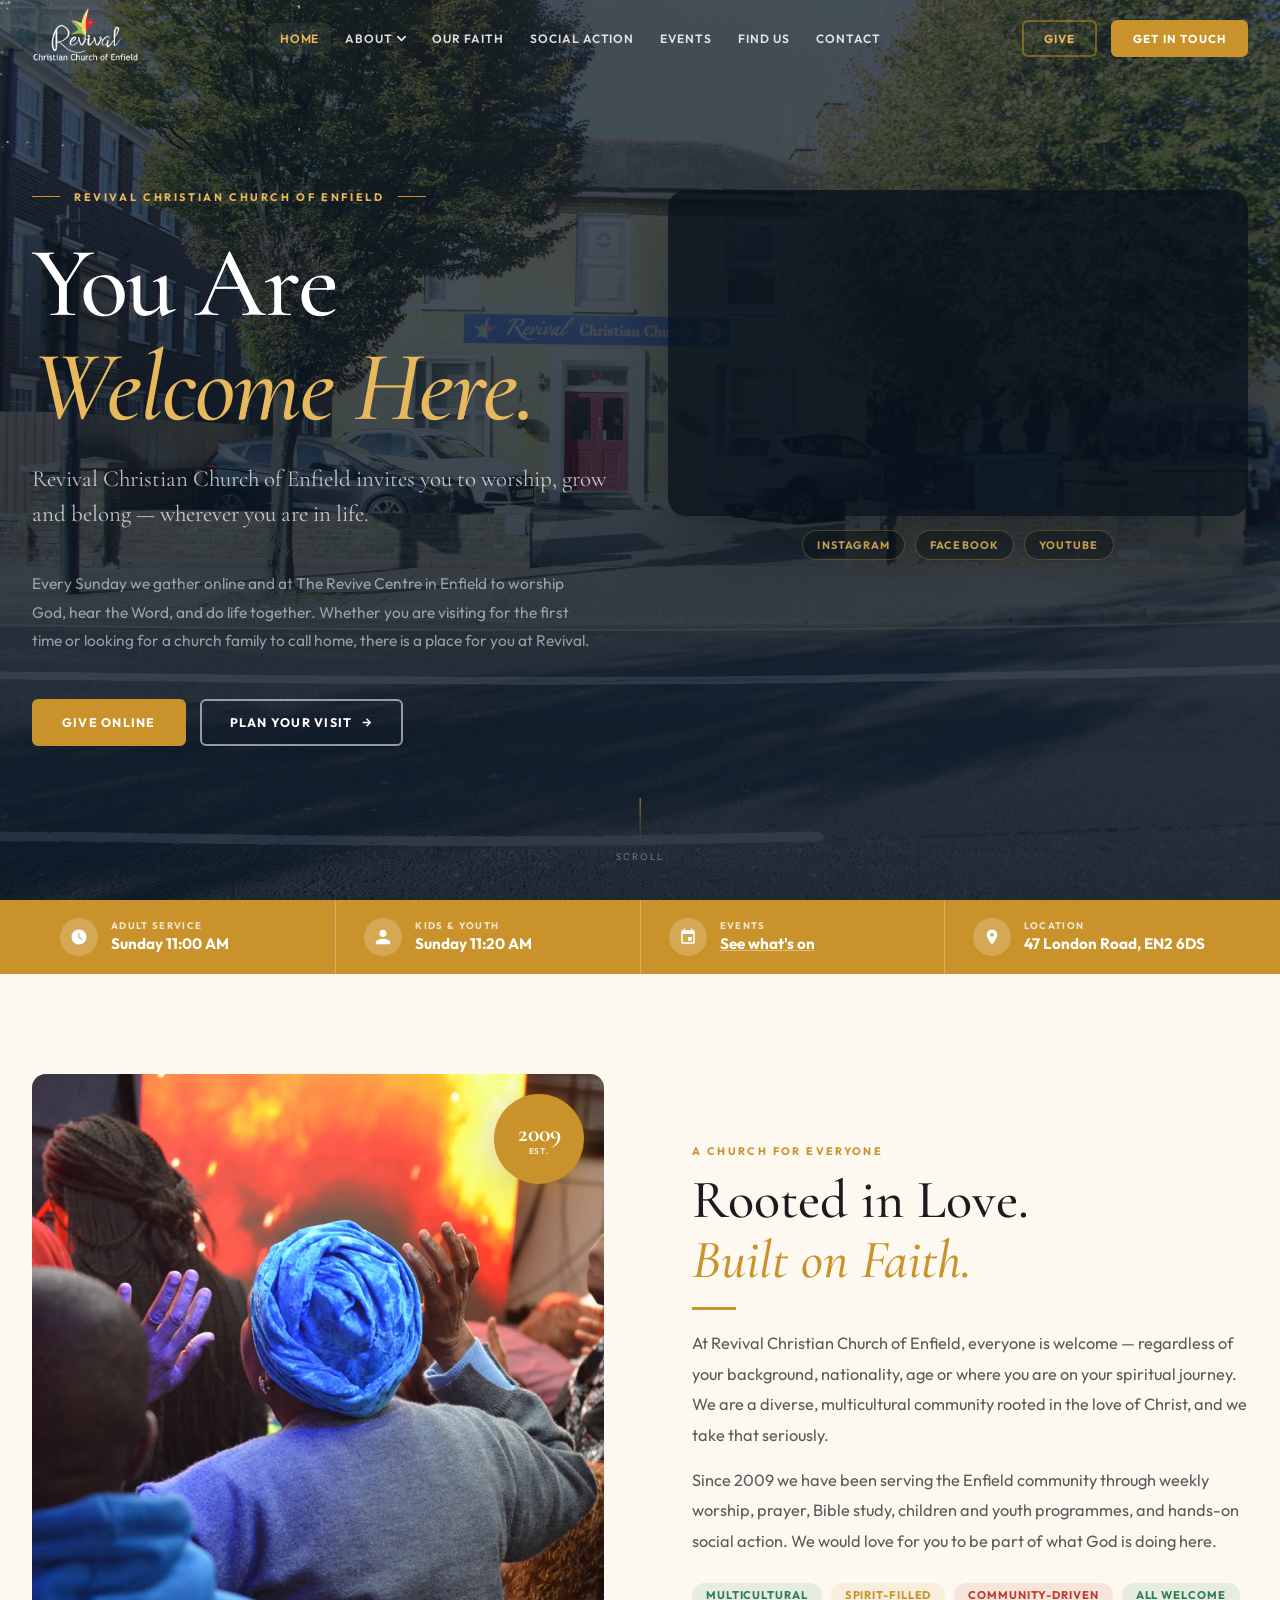
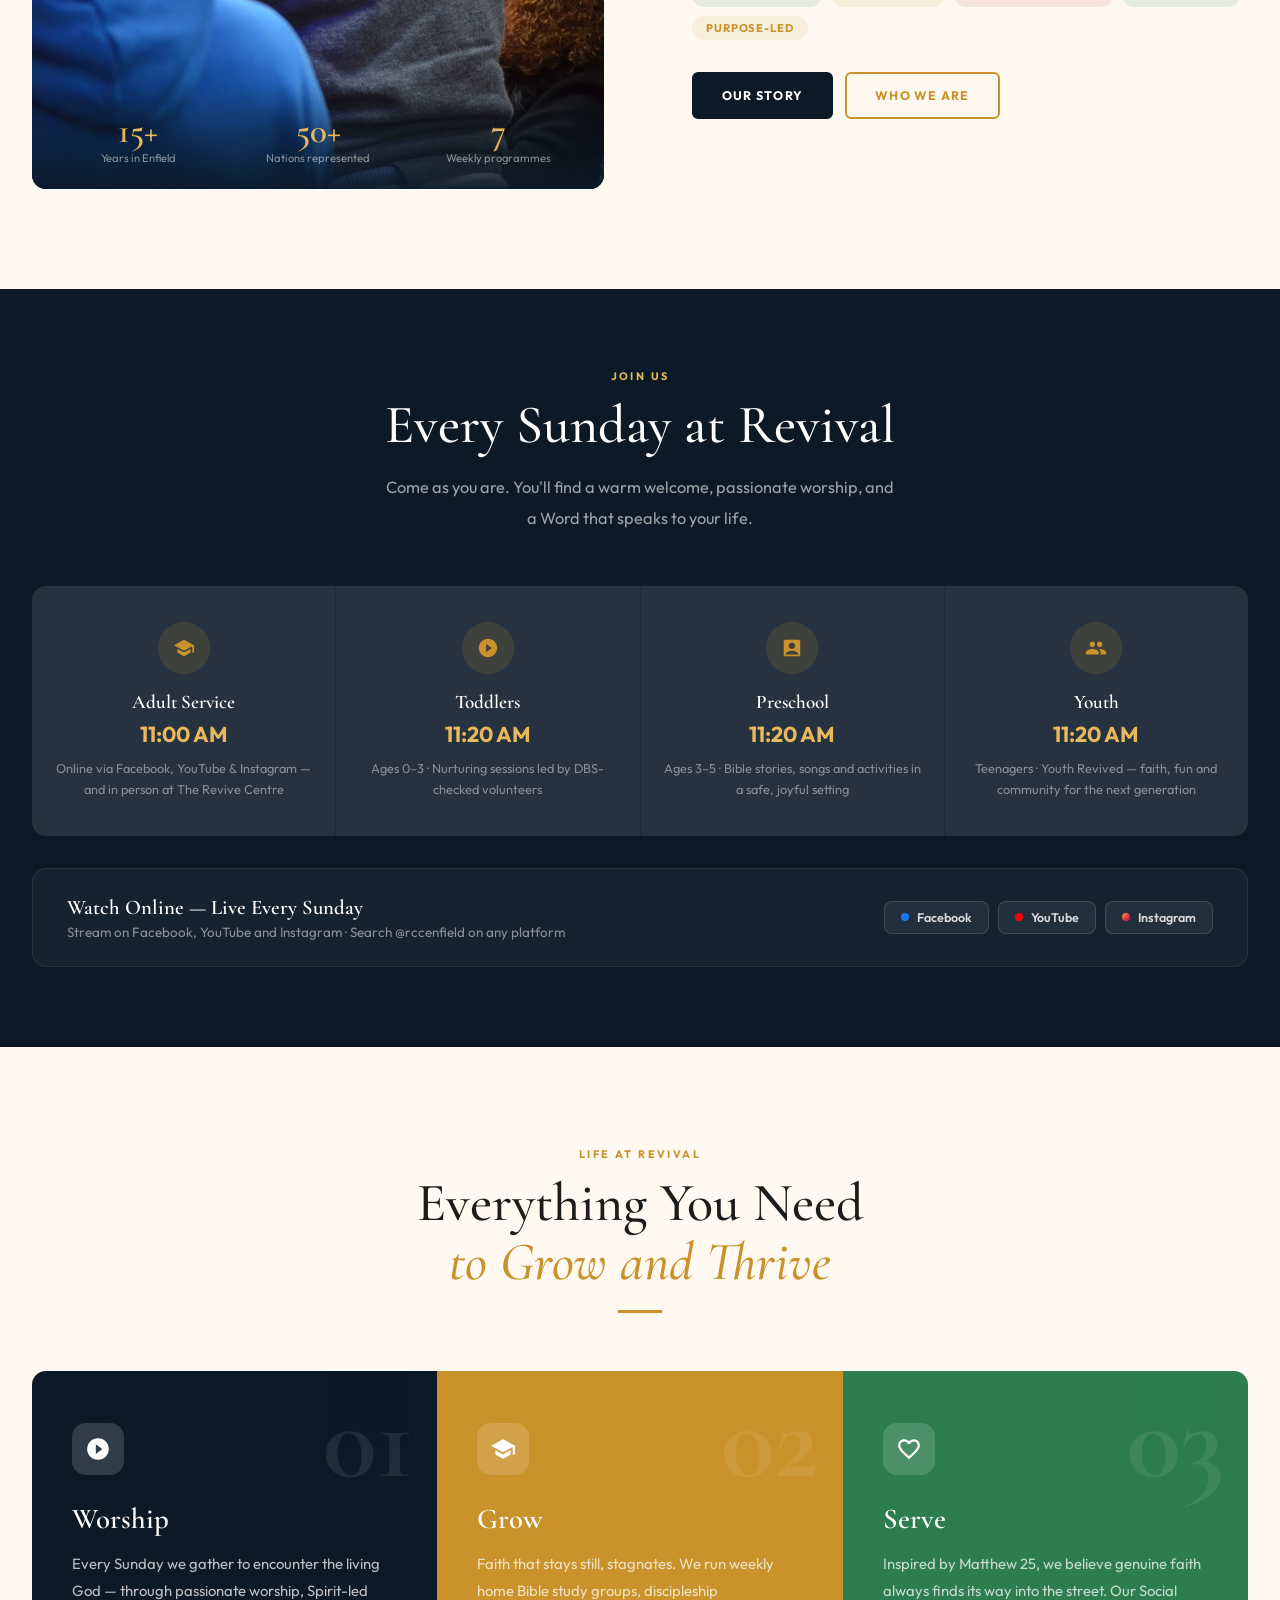
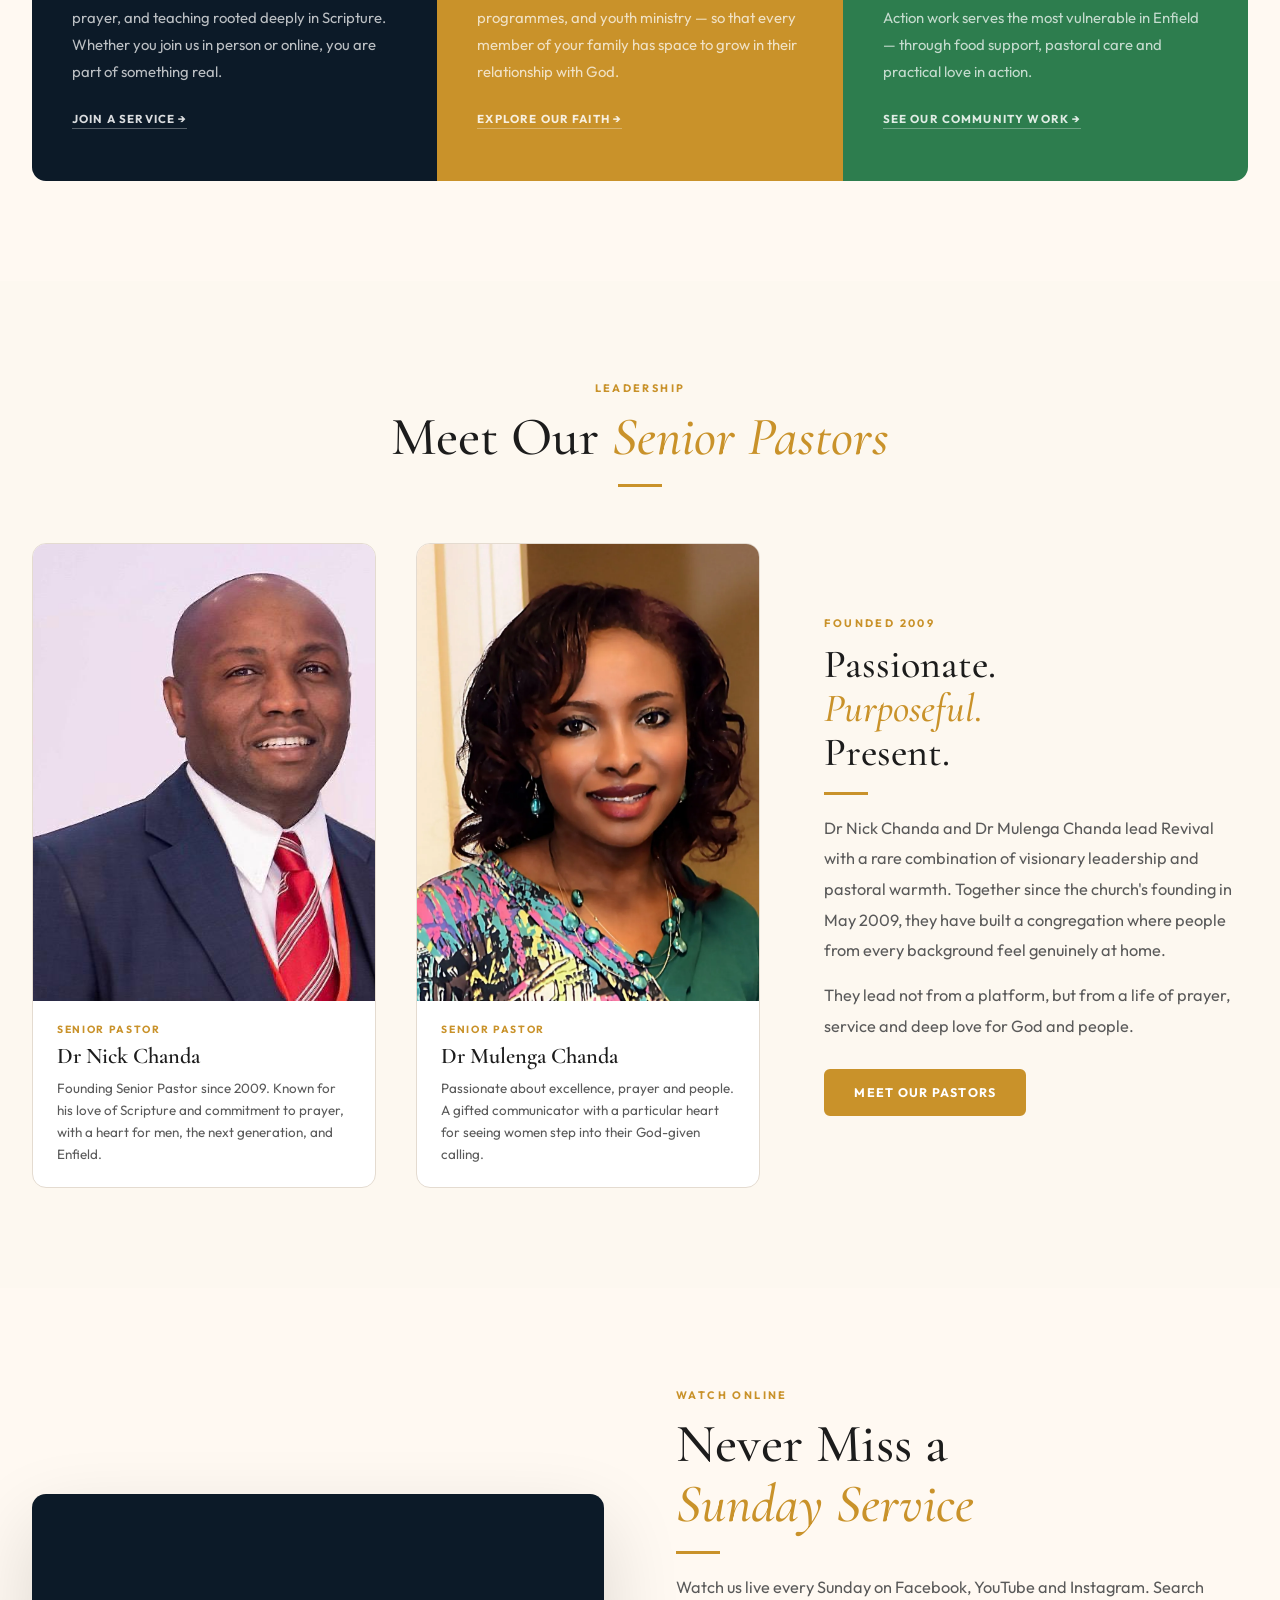
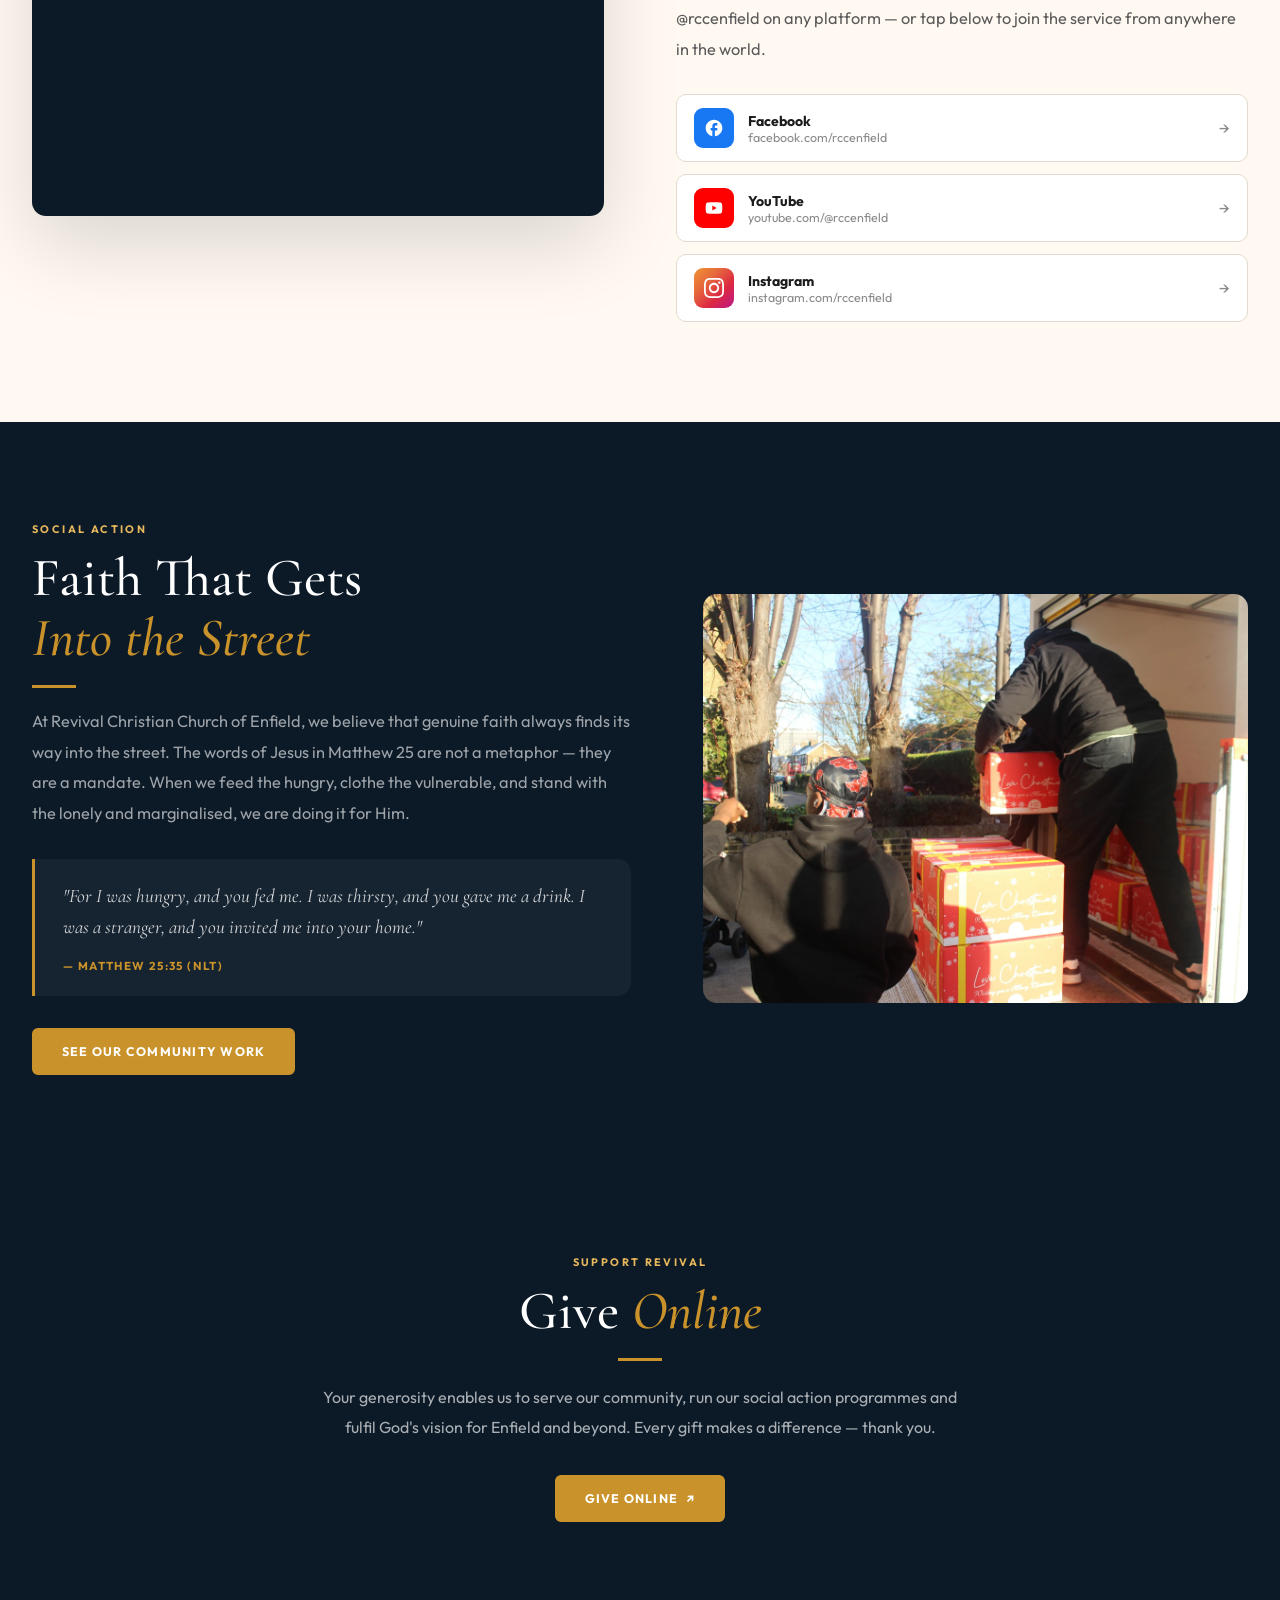
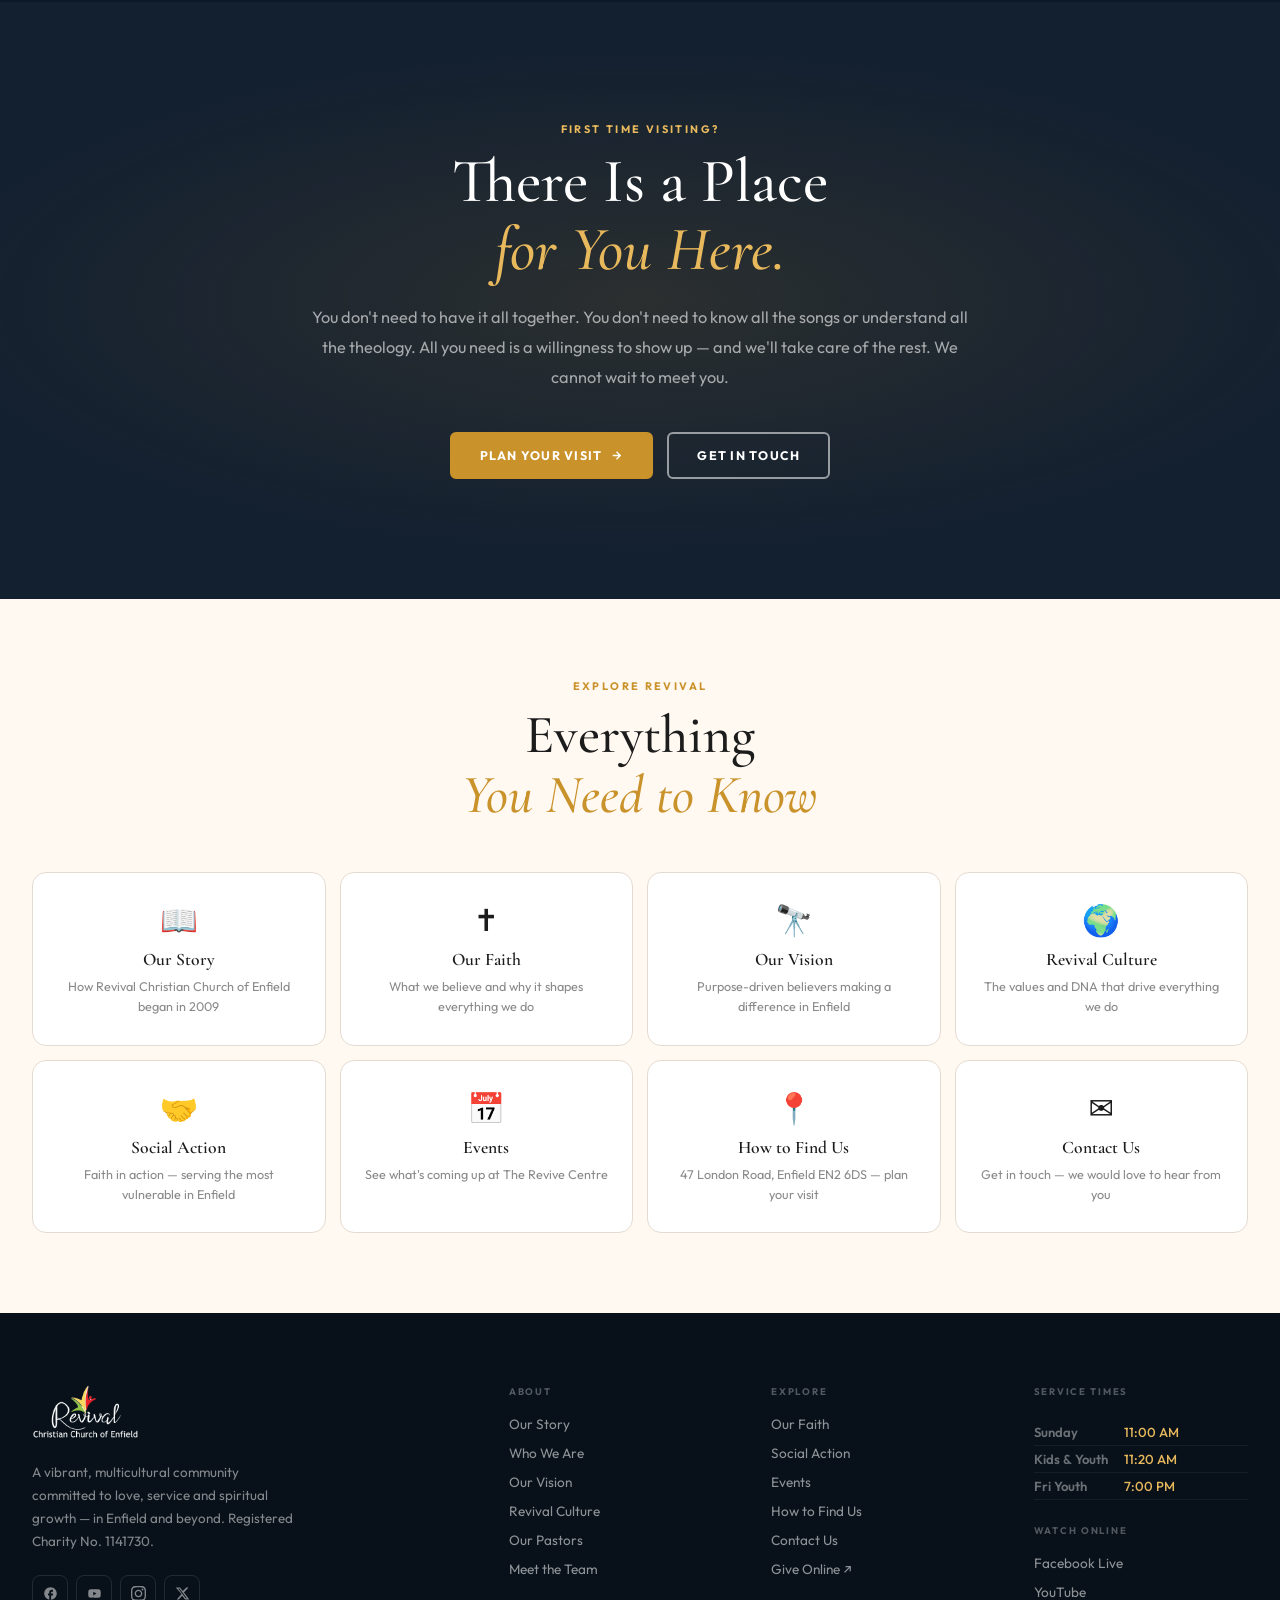
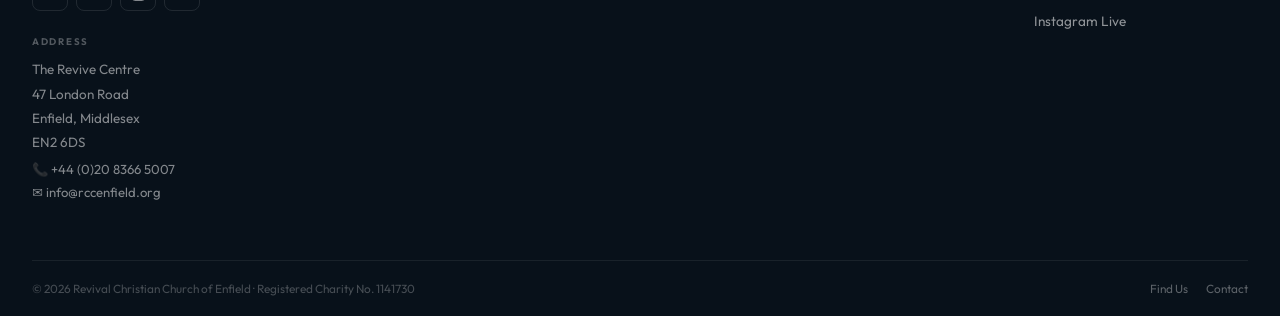
==== index.html @ 32d829d0 "edited homepage hero video to poll if live and if not show latest sunday service video" ====
<!DOCTYPE html>
<html lang="en">
<head>
  <meta charset="UTF-8">
  <meta name="viewport" content="width=device-width, initial-scale=1.0">
  <title>Revival Christian Church of Enfield | Sunday Services in Enfield, North London | RCCE</title>
  <meta name="description" content="Welcome to Revival Christian Church of Enfield — a vibrant, multicultural community committed to love, service and spiritual growth. Join our Sunday services online or in person at The Revive Centre, 47 London Road, Enfield EN2 6DS.">
  <meta property="og:title" content="Revival Christian Church of Enfield | Sunday Services | RCCE">
  <meta property="og:description" content="A vibrant, multicultural community committed to love, service and spiritual growth. Join us every Sunday in Enfield or online.">
  <meta property="og:type" content="website">
  <meta property="og:url" content="https://rccenfield.org/">
  <meta name="robots" content="index, follow">
  <link rel="canonical" href="https://rccenfield.org/">
  <script type="application/ld+json">{"@context":"https://schema.org","@type":"Church","name":"Revival Christian Church of Enfield","alternateName":["RCCE","Revive Centre"],"url":"https://rccenfield.org","telephone":"+442083665007","email":"info@rccenfield.org","address":{"@type":"PostalAddress","streetAddress":"47 London Road","addressLocality":"Enfield","addressRegion":"Middlesex","postalCode":"EN2 6DS","addressCountry":"GB"},"openingHours":["Su 11:00-12:30","Fr 18:00-19:00"],"sameAs":["https://facebook.com/rccenfield","https://youtube.com/@rccenfield","https://instagram.com/rccenfield"],"foundingDate":"2009-05-17"}</script>
  <link rel="preconnect" href="https://fonts.googleapis.com">
  <link rel="preconnect" href="https://fonts.gstatic.com" crossorigin>
  <link href="https://fonts.googleapis.com/css2?family=Cormorant+Garamond:ital,wght@0,400;0,500;0,600;0,700;1,400;1,600&family=Outfit:wght@300;400;500;600;700&display=swap" rel="stylesheet">
  <link rel="stylesheet" href="css/global.css">
  <link rel="stylesheet" href="css/home.css">
</head>
<body>

<!-- ════════════ NAV ════════════ -->
<nav class="nav" id="nav" role="navigation" aria-label="Main navigation">
  <div class="nav-in">
    <a href="index.html" class="nav-logo" aria-label="Revival Christian Church of Enfield – Home">
      <!--
        LOGO: black background merges with the dark nav perfectly.
        To use a transparent PNG in future, swap src to your transparent version.
      -->
      <img src="assets/img/logo.png" alt="Revival Christian Church of Enfield" class="logo-img">
    </a>

    <ul class="nav-links" role="list">
      <li class="ni"><a href="index.html" class="nl active">Home</a></li>
      <li class="ni">
        <button class="nl" aria-haspopup="true" aria-expanded="false">
          About <svg class="chev" viewBox="0 0 10 6"><path d="M1 1l4 4 4-4" stroke-linecap="round" stroke-linejoin="round"/></svg>
        </button>
        <div class="drop" role="menu">
          <a href="background/" role="menuitem">Our Story</a>
          <a href="who_we_are/" role="menuitem">Who We Are</a>
          <a href="our_vision/" role="menuitem">Our Vision</a>
          <a href="culture/" role="menuitem">Revival Culture</a>
          <div class="dd"></div>
          <a href="our_pastors/" role="menuitem">Our Pastors</a>
          <a href="our_workforce/" role="menuitem">Meet the Team</a>
        </div>
      </li>
      <li class="ni"><a href="our_faith/" class="nl">Our Faith</a></li>
      <li class="ni"><a href="social_action/" class="nl">Social Action</a></li>
      <li class="ni"><a href="events/" class="nl">Events</a></li>
      <li class="ni"><a href="how_to_find_us/" class="nl">Find Us</a></li>
      <li class="ni"><a href="contact/" class="nl">Contact</a></li>
    </ul>

    <div style="display:flex;align-items:center;gap:14px;flex-shrink:0;">
      <a href="https://rcce.churchsuite.com/donate/" target="_blank" rel="noopener" class="btn-nav-give">Give</a>
      <a href="contact/" class="btn-nav">Get in Touch</a>
      <button class="burger" id="burger" aria-label="Open menu" aria-expanded="false">
        <span></span><span></span><span></span>
      </button>
    </div>
  </div>
</nav>

<!-- Mobile Menu -->
<div class="mob" id="mob" role="dialog" aria-modal="true" aria-label="Navigation">
  <span class="mob-sec">Menu</span>
  <a href="index.html">Home</a>
  <span class="mob-sec">About</span>
  <a href="background/">Our Story</a>
  <a href="who_we_are/">Who We Are</a>
  <a href="our_vision/">Our Vision</a>
  <a href="culture/">Revival Culture</a>
  <a href="our_pastors/">Our Pastors</a>
  <a href="our_workforce/">Meet the Team</a>
  <span class="mob-sec">Explore</span>
  <a href="our_faith/">Our Faith</a>
  <a href="social_action/">Social Action</a>
  <a href="events/">Events</a>
  <a href="how_to_find_us/">How to Find Us</a>
  <a href="contact/">Contact</a>
  <a href="https://rcce.churchsuite.com/donate/" target="_blank" rel="noopener">Give Online ↗</a>
  <a href="contact/" class="mob-cta">Get in Touch →</a>
</div>

<!-- ════════════ HERO ════════════ -->
<section class="hero" aria-labelledby="hero-h1">

  <div class="hero-bg-wrap" aria-hidden="true">
    <!--
      📷 HERO BACKGROUND PHOTO
      Instructions: Add your congregation or worship photo here.
      1. Save your photo as "hero-photo.jpg" (or any name) in the same folder as this file
      2. Change src="" to src="hero-photo.jpg"
      3. The photo will automatically show through the dark overlay below
      Recommended: 1920 × 1080px, JPG or WebP format
    -->
    <img src="/assets/img/church-building.webp" alt="" class="hero-img" id="heroImg">

    <!-- Decorative gradient placeholder (hidden once real photo loads) -->
    <div class="hero-bg-ph" id="heroPh">
      <span class="hero-ph-label">
        <svg viewBox="0 0 24 24"><path d="M20 5h-3.17L15 3H9L7.17 5H4c-1.1 0-2 .9-2 2v12c0 1.1.9 2 2 2h16c1.1 0 2-.9 2-2V7c0-1.1-.9-2-2-2zm-8 13c-2.76 0-5-2.24-5-5s2.24-5 5-5 5 2.24 5 5-2.24 5-5 5zm0-8c-1.65 0-3 1.35-3 3s1.35 3 3 3 3-1.35 3-3-1.35-3-3-3z"/></svg>
        Add Hero Photo Here — 1920 × 1080px recommended
      </span>
    </div>

    <div class="hero-overlay"></div>
  </div>

  <div class="hero-rays" aria-hidden="true"></div>
  <canvas id="particles" aria-hidden="true"></canvas>

  <div class="hero-c">
    <div class="hero-copy">
      <p class="h-ey">Revival Christian Church of Enfield</p>
      <h1 class="h-h1" id="hero-h1">You Are<br><em>Welcome Here.</em></h1>
      <p class="h-sub">Revival Christian Church of Enfield invites you to worship, grow and belong — wherever you are in life.</p>

      <div class="hero-live-wrap">
        <div class="hero-live is-loading" id="heroLive" aria-label="Latest livestream">
          <iframe
            id="heroYoutube"
            class="youtube-live-fallback"
            src="about:blank"
            data-live-src="https://www.youtube.com/embed/live_stream?channel=UChyFm7aKHO1uW78CkMsTccQ&rel=0&autoplay=1&mute=1&playsinline=1"
            data-fallback-src="https://www.youtube.com/embed?listType=playlist&list=PLojW8p6rrR97D6fLrDWlAiWQo6iJ0AXLs&index=1&rel=0&autoplay=1&mute=1&playsinline=1"
            title="Live or latest video from Revival Christian Church of Enfield"
            frameborder="0"
            allow="accelerometer; autoplay; clipboard-write; encrypted-media; gyroscope; picture-in-picture; web-share"
            allowfullscreen
            loading="eager"
            style="position:absolute;inset:0;width:100%;height:100%;border:none;"
          ></iframe>
          <div class="hero-video-loader" aria-live="polite">
            <span class="hero-video-spinner" aria-hidden="true"></span>
            <span>Loading service video</span>
          </div>
        </div>
        <div class="hero-social" aria-label="Watch Revival live on social platforms">
          <a href="https://instagram.com/rccenfield" target="_blank" rel="noopener">Instagram</a>
          <a href="https://facebook.com/rccenfield" target="_blank" rel="noopener">Facebook</a>
          <a href="https://youtube.com/@rccenfield" target="_blank" rel="noopener">YouTube</a>
        </div>
      </div>

      <p class="h-body">Every Sunday we gather online and at The Revive Centre in Enfield to worship God, hear the Word, and do life together. Whether you are visiting for the first time or looking for a church family to call home, there is a place for you at Revival.</p>
      <div class="h-acts">
        <a href="https://rcce.churchsuite.com/donate/" target="_blank" rel="noopener" class="btn bg">
          Give Online
        </a>
        <a href="how_to_find_us/" class="btn bwo">Plan Your Visit <svg width="13" height="13" viewBox="0 0 24 24" fill="none" stroke="currentColor" stroke-width="2.5" aria-hidden="true"><path d="M5 12h14M12 5l7 7-7 7"/></svg></a>
      </div>
    </div>
  </div>

  <div class="h-scroll" aria-hidden="true"><div class="sbar"></div><span>Scroll</span></div>
</section>

<!-- ════════════ SERVICE STRIP ════════════ -->
<div class="sstrip" role="complementary" aria-label="Service times">
  <div class="sstrip-in">
    <div class="ss">
      <div class="ss-ico"><svg viewBox="0 0 24 24"><path d="M12 2C6.48 2 2 6.48 2 12s4.48 10 10 10 10-4.48 10-10S17.52 2 12 2zm.5 5v5.25l4.5 2.67-.75 1.23L11 13V7h1.5z"/></svg></div>
      <div><div class="ss-lbl">Adult Service</div><div class="ss-val">Sunday 11:00 AM</div></div>
    </div>
    <div class="ss">
      <div class="ss-ico"><svg viewBox="0 0 24 24"><path d="M12 12c2.7 0 4.8-2.1 4.8-4.8S14.7 2.4 12 2.4 7.2 4.5 7.2 7.2 9.3 12 12 12zm0 2.4c-3.2 0-9.6 1.6-9.6 4.8v2.4h19.2v-2.4c0-3.2-6.4-4.8-9.6-4.8z"/></svg></div>
      <div><div class="ss-lbl">Kids &amp; Youth</div><div class="ss-val">Sunday 11:20 AM</div></div>
    </div>
    <div class="ss">
      <div class="ss-ico"><svg viewBox="0 0 24 24"><path d="M17 12h-5v5h5v-5zM16 1v2H8V1H6v2H5c-1.11 0-1.99.9-1.99 2L3 19c0 1.1.89 2 2 2h14c1.1 0 2-.9 2-2V5c0-1.1-.9-2-2-2h-1V1h-2zm3 18H5V8h14v11z"/></svg></div>
      <div><div class="ss-lbl">Events</div><div class="ss-val"><a href="events/" style="color:#fff;text-decoration:underline;text-decoration-color:rgba(255,255,255,.4)">See what's on</a></div></div>
    </div>
    <div class="ss">
      <div class="ss-ico"><svg viewBox="0 0 24 24"><path d="M12 2C8.13 2 5 5.13 5 9c0 5.25 7 13 7 13s7-7.75 7-13c0-3.87-3.13-7-7-7zm0 9.5c-1.38 0-2.5-1.12-2.5-2.5S10.62 6.5 12 6.5s2.5 1.12 2.5 2.5S13.38 11.5 12 11.5z"/></svg></div>
      <div><div class="ss-lbl">Location</div><div class="ss-val">47 London Road, EN2 6DS</div></div>
    </div>
  </div>
</div>

<!-- ════════════ WELCOME ════════════ -->
<section class="welcome sec" aria-labelledby="welcome-h">
  <div class="sec-in">
    <div class="wg">

      <!-- LEFT: Community photo placeholder -->
      <div class="wph">
        <!--
          📷 COMMUNITY / CONGREGATION PHOTO
          Instructions: Add a photo of your congregation or church community here.
          Portrait orientation works best (e.g. 800×1000px).
          1. Save photo as "community-photo.jpg" in the same folder
          2. Add: <img src="community-photo.jpg" class="wph-fill" alt="Revival Church community" id="communityImg">
             just before the .ph div below.
        -->
        <img src="/assets/img/congregation_2.webp" class="wph-fill" alt="Revival Church community" id="communityImg">
        <div class="ph" style="height:100%;border-radius:0;">
          <div class="ph-inner">
            <div class="ph-ico"><svg viewBox="0 0 24 24"><path d="M20 5h-3.17L15 3H9L7.17 5H4c-1.1 0-2 .9-2 2v12c0 1.1.9 2 2 2h16c1.1 0 2-.9 2-2V7c0-1.1-.9-2-2-2zm-8 13c-2.76 0-5-2.24-5-5s2.24-5 5-5 5 2.24 5 5-2.24 5-5 5zm0-8c-1.65 0-3 1.35-3 3s1.35 3 3 3 3-1.35 3-3-1.35-3-3-3z"/></svg></div>
            <div class="ph-title">Community Photo</div>
            <div class="ph-hint">Add a photo of your congregation here — portrait orientation, 800×1000px</div>
            <span class="ph-badge">📷 Replace this placeholder</span>
          </div>
        </div>
        <!-- Stats overlay sits on top of the photo -->
        <div class="wph-over">
          <div class="wstat"><div class="wstat-n">15+</div><div class="wstat-l">Years in Enfield</div></div>
          <div class="wstat"><div class="wstat-n">50+</div><div class="wstat-l">Nations represented</div></div>
          <div class="wstat"><div class="wstat-n">7</div><div class="wstat-l">Weekly programmes</div></div>
        </div>
        <!-- Founded badge -->
        <div class="wbadge"><span class="wb-yr">2009</span><span class="wb-tx">Est.</span></div>
      </div>

      <!-- RIGHT: Text content -->
      <div class="wcp">
        <p class="ey">A Church for Everyone</p>
        <h2 class="st" id="welcome-h">Rooted in Love.<br><em>Built on Faith.</em></h2>
        <div class="gbar"></div>
        <p class="sb">At Revival Christian Church of Enfield, everyone is welcome — regardless of your background, nationality, age or where you are on your spiritual journey. We are a diverse, multicultural community rooted in the love of Christ, and we take that seriously.</p>
        <p class="sb">Since 2009 we have been serving the Enfield community through weekly worship, prayer, Bible study, children and youth programmes, and hands-on social action. We would love for you to be part of what God is doing here.</p>
        <div class="wtags">
          <span class="tag tg">Multicultural</span>
          <span class="tag ta">Spirit-Filled</span>
          <span class="tag tr">Community-Driven</span>
          <span class="tag tg">All Welcome</span>
          <span class="tag ta">Purpose-Led</span>
        </div>
        <div class="wbtns">
          <a href="background/" class="btn bn">Our Story</a>
          <a href="who_we_are/" class="btn bgo">Who We Are</a>
        </div>
      </div>
    </div>
  </div>
</section>

<!-- ════════════ JOIN US SUNDAY ════════════ -->
<section class="join" aria-labelledby="join-h">
  <div class="join-in">
    <div class="join-hd">
      <p class="ey ey-lt">Join Us</p>
      <h2 class="st st-wht" id="join-h">Every Sunday at Revival</h2>
      <p class="sb sb-lt" style="max-width:520px;margin:18px auto 0;">Come as you are. You'll find a warm welcome, passionate worship, and a Word that speaks to your life.</p>
    </div>
    <div class="svcs">
      <div class="svc">
        <div class="svc-ico"><svg viewBox="0 0 24 24"><path d="M12 3L1 9l11 6 9-4.91V17h2V9M5 13.18v4L12 21l7-3.82v-4L12 17l-7-3.82z"/></svg></div>
        <div class="svc-name">Adult Service</div>
        <div class="svc-time">11:00 AM</div>
        <div class="svc-desc">Online via Facebook, YouTube &amp; Instagram — and in person at The Revive Centre</div>
      </div>
      <div class="svc">
        <div class="svc-ico"><svg viewBox="0 0 24 24"><path d="M12 2C6.48 2 2 6.48 2 12s4.48 10 10 10 10-4.48 10-10S17.52 2 12 2zm-2 14.5v-9l6 4.5-6 4.5z"/></svg></div>
        <div class="svc-name">Toddlers</div>
        <div class="svc-time">11:20 AM</div>
        <div class="svc-desc">Ages 0–3 · Nurturing sessions led by DBS-checked volunteers</div>
      </div>
      <div class="svc">
        <div class="svc-ico"><svg viewBox="0 0 24 24"><path d="M19 3H5c-1.1 0-2 .9-2 2v14c0 1.1.9 2 2 2h14c1.1 0 2-.9 2-2V5c0-1.1-.9-2-2-2zm-7 3c1.93 0 3.5 1.57 3.5 3.5S13.93 13 12 13s-3.5-1.57-3.5-3.5S10.07 6 12 6zm7 13H5v-.23c0-.62.28-1.2.76-1.58C7.47 15.82 9.64 15 12 15s4.53.82 6.24 2.19c.48.38.76.97.76 1.58V19z"/></svg></div>
        <div class="svc-name">Preschool</div>
        <div class="svc-time">11:20 AM</div>
        <div class="svc-desc">Ages 3–5 · Bible stories, songs and activities in a safe, joyful setting</div>
      </div>
      <div class="svc">
        <div class="svc-ico"><svg viewBox="0 0 24 24"><path d="M16 11c1.66 0 2.99-1.34 2.99-3S17.66 5 16 5c-1.66 0-3 1.34-3 3s1.34 3 3 3zm-8 0c1.66 0 2.99-1.34 2.99-3S9.66 5 8 5C6.34 5 5 6.34 5 8s1.34 3 3 3zm0 2c-2.33 0-7 1.17-7 3.5V19h14v-2.5c0-2.33-4.67-3.5-7-3.5zm8 0c-.29 0-.62.02-.97.05 1.16.84 1.97 1.97 1.97 3.45V19h6v-2.5c0-2.33-4.67-3.5-7-3.5z"/></svg></div>
        <div class="svc-name">Youth</div>
        <div class="svc-time">11:20 AM</div>
        <div class="svc-desc">Teenagers · Youth Revived — faith, fun and community for the next generation</div>
      </div>
    </div>
    <div class="onrow">
      <div>
        <h3>Watch Online — Live Every Sunday</h3>
        <p>Stream on Facebook, YouTube and Instagram · Search @rccenfield on any platform</p>
      </div>
      <div class="pills">
        <a href="https://facebook.com/rccenfield" target="_blank" rel="noopener" class="pill"><span class="pdot dfb"></span>Facebook</a>
        <a href="https://youtube.com/@rccenfield" target="_blank" rel="noopener" class="pill"><span class="pdot dyt"></span>YouTube</a>
        <a href="https://instagram.com/rccenfield" target="_blank" rel="noopener" class="pill"><span class="pdot dig"></span>Instagram</a>
      </div>
    </div>
  </div>
</section>

<!-- ════════════ THREE PILLARS ════════════ -->
<section class="pillars" aria-labelledby="pillars-h">
  <div class="sec-in">
    <div class="pillars-hd">
      <p class="ey">Life at Revival</p>
      <h2 class="st" id="pillars-h">Everything You Need<br><em>to Grow and Thrive</em></h2>
      <div class="gbar gc"></div>
    </div>
    <div class="pgrid">
      <div class="pl">
        <span class="pl-num">01</span>
        <div class="pl-ico"><svg viewBox="0 0 24 24"><path d="M12 2C6.48 2 2 6.48 2 12s4.48 10 10 10 10-4.48 10-10S17.52 2 12 2zm-2 14.5v-9l6 4.5-6 4.5z"/></svg></div>
        <h3 class="pl-title">Worship</h3>
        <p class="pl-body">Every Sunday we gather to encounter the living God — through passionate worship, Spirit-led prayer, and teaching rooted deeply in Scripture. Whether you join us in person or online, you are part of something real.</p>
        <a href="who_we_are/" class="pl-link">Join a service →</a>
      </div>
      <div class="pl">
        <span class="pl-num">02</span>
        <div class="pl-ico"><svg viewBox="0 0 24 24"><path d="M12 3L1 9l11 6 9-4.91V17h2V9M5 13.18v4L12 21l7-3.82v-4L12 17l-7-3.82z"/></svg></div>
        <h3 class="pl-title">Grow</h3>
        <p class="pl-body">Faith that stays still, stagnates. We run weekly home Bible study groups, discipleship programmes, and youth ministry — so that every member of your family has space to grow in their relationship with God.</p>
        <a href="our_faith/" class="pl-link">Explore our faith →</a>
      </div>
      <div class="pl">
        <span class="pl-num">03</span>
        <div class="pl-ico"><svg viewBox="0 0 24 24"><path d="M16.5 3c-1.74 0-3.41.81-4.5 2.09C10.91 3.81 9.24 3 7.5 3 4.42 3 2 5.42 2 8.5c0 3.78 3.4 6.86 8.55 11.54L12 21.35l1.45-1.32C18.6 15.36 22 12.28 22 8.5 22 5.42 19.58 3 16.5 3zm-4.4 15.55l-.1.1-.1-.1C7.14 14.24 4 11.39 4 8.5 4 6.5 5.5 5 7.5 5c1.54 0 3.04.99 3.57 2.36h1.87C13.46 5.99 14.96 5 16.5 5c2 0 3.5 1.5 3.5 3.5 0 2.89-3.14 5.74-7.9 10.05z"/></svg></div>
        <h3 class="pl-title">Serve</h3>
        <p class="pl-body">Inspired by Matthew 25, we believe genuine faith always finds its way into the street. Our Social Action work serves the most vulnerable in Enfield — through food support, pastoral care and practical love in action.</p>
        <a href="social_action/" class="pl-link">See our community work →</a>
      </div>
    </div>
  </div>
</section>

<!-- ════════════ PASTORS PREVIEW ════════════ -->
<section class="pastors-sec" aria-labelledby="pastors-h">
  <div class="sec-in">
    <div style="text-align:center;margin-bottom:0;">
      <p class="ey">Leadership</p>
      <h2 class="st" id="pastors-h">Meet Our <em>Senior Pastors</em></h2>
      <div class="gbar gc"></div>
    </div>
    <div class="pas-grid">

      <!-- Dr Nick Chanda -->
      <div class="pas-card">
        <div class="pas-photo">
          <img src="/assets/img/pastors/pastor-nick.jpeg" alt="Dr Nick Chanda" style="position:absolute;inset:0;width:100%;height:100%;object-fit:cover;object-position:top;">
        </div>
        <div class="pas-info">
          <div class="pas-role">Senior Pastor</div>
          <div class="pas-name">Dr Nick Chanda</div>
          <div class="pas-desc">Founding Senior Pastor since 2009. Known for his love of Scripture and commitment to prayer, with a heart for men, the next generation, and Enfield.</div>
        </div>
      </div>

      <!-- Dr Mulenga Chanda -->
      <div class="pas-card">
        <div class="pas-photo">
          <img src="/assets/img/pastors/pastor-mulenga.webp" alt="Dr Mulenga Chanda" style="position:absolute;inset:0;width:100%;height:100%;object-fit:cover;object-position:top;">
        </div>
        <div class="pas-info">
          <div class="pas-role">Senior Pastor</div>
          <div class="pas-name">Dr Mulenga Chanda</div>
          <div class="pas-desc">Passionate about excellence, prayer and people. A gifted communicator with a particular heart for seeing women step into their God-given calling.</div>
        </div>
      </div>

      <!-- Copy column -->
      <div class="pastors-copy" style="padding-left:24px;">
        <p class="ey">Founded 2009</p>
        <h3 class="st" style="font-size:clamp(28px,3.5vw,40px);">Passionate.<br><em>Purposeful.</em><br>Present.</h3>
        <div class="gbar"></div>
        <p class="sb">Dr Nick Chanda and Dr Mulenga Chanda lead Revival with a rare combination of visionary leadership and pastoral warmth. Together since the church's founding in May 2009, they have built a congregation where people from every background feel genuinely at home.</p>
        <p class="sb" style="margin-top:14px;">They lead not from a platform, but from a life of prayer, service and deep love for God and people.</p>
        <a href="our_pastors/" class="btn bg" style="margin-top:28px;">Meet Our Pastors</a>
      </div>
    </div>
  </div>
</section>

<!-- ════════════ WATCH ONLINE ════════════ -->
<section class="watch" aria-labelledby="watch-h">
  <div class="sec-in">
    <div class="watch-grid">
      <div class="watch-vis">
        <div class="watch-ph-wrap">
          <!--
            📺 YOUTUBE EMBED — @rccenfield channel (ID: UChyFm7aKHO1uW78CkMsTccQ)
            Embeds the channel's "Live" playlist so the most recent livestream video
            is shown automatically.
          -->
          <iframe
            src="https://www.youtube.com/embed?listType=playlist&list=UULVhyFm7aKHO1uW78CkMsTccQ&index=1&rel=0&autoplay=1&mute=1&playsinline=1"
            title="Latest livestream from Revival Christian Church of Enfield"
            frameborder="0"
            allow="accelerometer; autoplay; clipboard-write; encrypted-media; gyroscope; picture-in-picture; web-share"
            allowfullscreen
            loading="lazy"
            style="position:absolute;inset:0;width:100%;height:100%;border:none;"
            autoplay>
          </iframe>
        </div>
      </div>

      <div>
        <p class="ey">Watch Online</p>
        <h2 class="st" id="watch-h">Never Miss a<br><em>Sunday Service</em></h2>
        <div class="gbar"></div>
        <p class="sb">Watch us live every Sunday on Facebook, YouTube and Instagram. Search @rccenfield on any platform — or tap below to join the service from anywhere in the world.</p>
        <div class="wplats">
          <a href="https://facebook.com/rccenfield" target="_blank" rel="noopener" class="wp">
            <div class="wp-ico ifb"><svg viewBox="0 0 24 24"><path d="M22 12c0-5.52-4.48-10-10-10S2 6.48 2 12c0 4.84 3.44 8.87 8 9.8V15H8v-3h2V9.5C10 7.57 11.57 6 13.5 6H16v3h-2c-.55 0-1 .45-1 1v2h3v3h-3v6.95c5.05-.5 9-4.76 9-9.95z"/></svg></div>
            <div><div class="wp-name">Facebook</div><div class="wp-handle">facebook.com/rccenfield</div></div>
            <span class="wp-arr">→</span>
          </a>
          <a href="https://youtube.com/@rccenfield" target="_blank" rel="noopener" class="wp">
            <div class="wp-ico iyt"><svg viewBox="0 0 24 24"><path d="M21.58 7.19c-.23-.86-.91-1.54-1.77-1.77C18.25 5 12 5 12 5s-6.25 0-7.81.42c-.86.23-1.54.91-1.77 1.77C2 8.75 2 12 2 12s0 3.25.42 4.81c.23.86.91 1.54 1.77 1.77C5.75 19 12 19 12 19s6.25 0 7.81-.42c.86-.23 1.54-.91 1.77-1.77C22 15.25 22 12 22 12s0-3.25-.42-4.81zM10 15V9l5.2 3L10 15z"/></svg></div>
            <div><div class="wp-name">YouTube</div><div class="wp-handle">youtube.com/@rccenfield</div></div>
            <span class="wp-arr">→</span>
          </a>
          <a href="https://instagram.com/rccenfield" target="_blank" rel="noopener" class="wp">
            <div class="wp-ico iig"><svg viewBox="0 0 24 24"><path d="M12 2.163c3.204 0 3.584.012 4.85.07 3.252.148 4.771 1.691 4.919 4.919.058 1.265.069 1.645.069 4.849 0 3.205-.012 3.584-.069 4.849-.149 3.225-1.664 4.771-4.919 4.919-1.266.058-1.644.07-4.85.07-3.204 0-3.584-.012-4.849-.07-3.26-.149-4.771-1.699-4.919-4.92-.058-1.265-.07-1.644-.07-4.849 0-3.204.013-3.583.07-4.849.149-3.227 1.664-4.771 4.919-4.919 1.266-.057 1.645-.069 4.849-.069zm0-2.163c-3.259 0-3.667.014-4.947.072-4.358.2-6.78 2.618-6.98 6.98-.059 1.281-.073 1.689-.073 4.948 0 3.259.014 3.668.072 4.948.2 4.358 2.618 6.78 6.98 6.98 1.281.058 1.689.072 4.948.072 3.259 0 3.668-.014 4.948-.072 4.354-.2 6.782-2.618 6.979-6.98.059-1.28.073-1.689.073-4.948 0-3.259-.014-3.667-.072-4.947-.196-4.354-2.617-6.78-6.979-6.98-1.281-.059-1.69-.073-4.949-.073zm0 5.838c-3.403 0-6.162 2.759-6.162 6.162s2.759 6.163 6.162 6.163 6.162-2.759 6.162-6.163c0-3.403-2.759-6.162-6.162-6.162zm0 10.162c-2.209 0-4-1.79-4-4 0-2.209 1.791-4 4-4s4 1.791 4 4c0 2.21-1.791 4-4 4zm6.406-11.845c-.796 0-1.441.645-1.441 1.44s.645 1.44 1.441 1.44c.795 0 1.439-.645 1.439-1.44s-.644-1.44-1.439-1.44z"/></svg></div>
            <div><div class="wp-name">Instagram</div><div class="wp-handle">instagram.com/rccenfield</div></div>
            <span class="wp-arr">→</span>
          </a>
        </div>
      </div>
    </div>
  </div>
</section>

<!-- ════════════ SOCIAL ACTION PREVIEW ════════════ -->
<section class="sa" aria-labelledby="sa-h">
  <div class="sec-in">
    <div class="sa-grid">
      <div>
        <p class="ey ey-lt">Social Action</p>
        <h2 class="st st-wht" id="sa-h">Faith That Gets<br><em>Into the Street</em></h2>
        <div class="gbar"></div>
        <p class="sb sb-lt">At Revival Christian Church of Enfield, we believe that genuine faith always finds its way into the street. The words of Jesus in Matthew 25 are not a metaphor — they are a mandate. When we feed the hungry, clothe the vulnerable, and stand with the lonely and marginalised, we are doing it for Him.</p>
        <div class="scripture">
          <p class="scr-txt">"For I was hungry, and you fed me. I was thirsty, and you gave me a drink. I was a stranger, and you invited me into your home."</p>
          <span class="scr-ref">— Matthew 25:35 (NLT)</span>
        </div>
        <a href="social_action/" class="btn bg" style="margin-top:32px;">See Our Community Work</a>
      </div>
      <div class="sa-ph-wrap">
        <!--
          📷 SOCIAL ACTION / COMMUNITY PHOTO
          Replace the .ph div below with a photo of your community outreach, food pantry, or volunteering.
          Landscape orientation recommended — 800×600px or similar.
          Example: <img src="community-outreach.jpg" alt="RCCE community outreach" style="width:100%;height:100%;object-fit:cover;position:absolute;inset:0;">
        -->
        <img src="/assets/img/community/cloj.webp" alt="RCCE community outreach" style="width:100%;height:100%;object-fit:cover;position:absolute;inset:0;">
      </div>
    </div>
  </div>
</section>

<!-- ════════════ GIVE ONLINE ════════════ -->
<section class="give-cta" aria-labelledby="give-h">
  <div class="give-cta-in">
    <p class="ey ey-lt">Support Revival</p>
    <h2 class="st st-wht" id="give-h">Give <em>Online</em></h2>
    <div class="gbar" style="margin:18px auto;"></div>
    <p class="give-cta-p">Your generosity enables us to serve our community, run our social action programmes and fulfil God's vision for Enfield and beyond. Every gift makes a difference — thank you.</p>
    <div class="give-cta-acts">
      <a href="https://rcce.churchsuite.com/donate/" target="_blank" rel="noopener" class="btn bg">Give Online <span aria-hidden="true">↗</span></a>
    </div>
  </div>
</section>

<!-- ════════════ CTA ════════════ -->
<section class="cta" aria-labelledby="cta-h">
  <div class="cta-bg" aria-hidden="true"></div>
  <div class="cta-c">
    <p class="ey ey-lt">First Time Visiting?</p>
    <h2 class="cta-t" id="cta-h">There Is a Place<br><em>for You Here.</em></h2>
    <p class="cta-b">You don't need to have it all together. You don't need to know all the songs or understand all the theology. All you need is a willingness to show up — and we'll take care of the rest. We cannot wait to meet you.</p>
    <div class="cta-acts">
      <a href="how_to_find_us/" class="btn bg">Plan Your Visit <svg width="13" height="13" viewBox="0 0 24 24" fill="none" stroke="currentColor" stroke-width="2.5"><path d="M5 12h14M12 5l7 7-7 7"/></svg></a>
      <a href="contact/" class="btn bwo">Get in Touch</a>
    </div>
  </div>
</section>

<!-- ════════════ QUICK LINKS ════════════ -->
<section class="ql" aria-labelledby="ql-h">
  <div class="sec-in">
    <div style="text-align:center;">
      <p class="ey">Explore Revival</p>
      <h2 class="st" id="ql-h" style="max-width:520px;margin:0 auto;">Everything<br><em>You Need to Know</em></h2>
    </div>
    <div class="ql-grid">
      <a href="background/" class="qlc"><span class="ql-em">📖</span><div class="ql-title">Our Story</div><div class="ql-desc">How Revival Christian Church of Enfield began in 2009</div></a>
      <a href="our_faith/" class="qlc"><span class="ql-em">✝️</span><div class="ql-title">Our Faith</div><div class="ql-desc">What we believe and why it shapes everything we do</div></a>
      <a href="our_vision/" class="qlc"><span class="ql-em">🔭</span><div class="ql-title">Our Vision</div><div class="ql-desc">Purpose-driven believers making a difference in Enfield</div></a>
      <a href="culture/" class="qlc"><span class="ql-em">🌍</span><div class="ql-title">Revival Culture</div><div class="ql-desc">The values and DNA that drive everything we do</div></a>
      <a href="social_action/" class="qlc"><span class="ql-em">🤝</span><div class="ql-title">Social Action</div><div class="ql-desc">Faith in action — serving the most vulnerable in Enfield</div></a>
      <a href="events/" class="qlc"><span class="ql-em">📅</span><div class="ql-title">Events</div><div class="ql-desc">See what's coming up at The Revive Centre</div></a>
      <a href="how_to_find_us/" class="qlc"><span class="ql-em">📍</span><div class="ql-title">How to Find Us</div><div class="ql-desc">47 London Road, Enfield EN2 6DS — plan your visit</div></a>
      <a href="contact/" class="qlc"><span class="ql-em">✉️</span><div class="ql-title">Contact Us</div><div class="ql-desc">Get in touch — we would love to hear from you</div></a>
    </div>
  </div>
</section>

<!-- ════════════ FOOTER ════════════ -->
<footer role="contentinfo">
  <div class="fg">
    <div>
      <img src="assets/img/logo.png" alt="Revival Christian Church of Enfield" class="f-logo-img">
      <p class="f-tag">A vibrant, multicultural community committed to love, service and spiritual growth — in Enfield and beyond. Registered Charity No. 1141730.</p>
      <div class="fsocs" aria-label="Social media">
        <a href="https://facebook.com/rccenfield" target="_blank" rel="noopener" class="fsoc" aria-label="Facebook"><svg viewBox="0 0 24 24"><path d="M22 12c0-5.52-4.48-10-10-10S2 6.48 2 12c0 4.84 3.44 8.87 8 9.8V15H8v-3h2V9.5C10 7.57 11.57 6 13.5 6H16v3h-2c-.55 0-1 .45-1 1v2h3v3h-3v6.95c5.05-.5 9-4.76 9-9.95z"/></svg></a>
        <a href="https://youtube.com/@rccenfield" target="_blank" rel="noopener" class="fsoc" aria-label="YouTube"><svg viewBox="0 0 24 24"><path d="M21.58 7.19c-.23-.86-.91-1.54-1.77-1.77C18.25 5 12 5 12 5s-6.25 0-7.81.42c-.86.23-1.54.91-1.77 1.77C2 8.75 2 12 2 12s0 3.25.42 4.81c.23.86.91 1.54 1.77 1.77C5.75 19 12 19 12 19s6.25 0 7.81-.42c.86-.23 1.54-.91 1.77-1.77C22 15.25 22 12 22 12s0-3.25-.42-4.81zM10 15V9l5.2 3L10 15z"/></svg></a>
        <a href="https://instagram.com/rccenfield" target="_blank" rel="noopener" class="fsoc" aria-label="Instagram"><svg viewBox="0 0 24 24"><path d="M12 2.163c3.204 0 3.584.012 4.85.07 3.252.148 4.771 1.691 4.919 4.919.058 1.265.069 1.645.069 4.849 0 3.205-.012 3.584-.069 4.849-.149 3.225-1.664 4.771-4.919 4.919-1.266.058-1.644.07-4.85.07-3.204 0-3.584-.012-4.849-.07-3.26-.149-4.771-1.699-4.919-4.92-.058-1.265-.07-1.644-.07-4.849 0-3.204.013-3.583.07-4.849.149-3.227 1.664-4.771 4.919-4.919 1.266-.057 1.645-.069 4.849-.069zm0-2.163c-3.259 0-3.667.014-4.947.072-4.358.2-6.78 2.618-6.98 6.98-.059 1.281-.073 1.689-.073 4.948 0 3.259.014 3.668.072 4.948.2 4.358 2.618 6.78 6.98 6.98 1.281.058 1.689.072 4.948.072 3.259 0 3.668-.014 4.948-.072 4.354-.2 6.782-2.618 6.979-6.98.059-1.28.073-1.689.073-4.948 0-3.259-.014-3.667-.072-4.947-.196-4.354-2.617-6.78-6.979-6.98-1.281-.059-1.69-.073-4.949-.073zm0 5.838c-3.403 0-6.162 2.759-6.162 6.162s2.759 6.163 6.162 6.163 6.162-2.759 6.162-6.163c0-3.403-2.759-6.162-6.162-6.162zm0 10.162c-2.209 0-4-1.79-4-4 0-2.209 1.791-4 4-4s4 1.791 4 4c0 2.21-1.791 4-4 4zm6.406-11.845c-.796 0-1.441.645-1.441 1.44s.645 1.44 1.441 1.44c.795 0 1.439-.645 1.439-1.44s-.644-1.44-1.439-1.44z"/></svg></a>
        <a href="https://twitter.com/rccenfield" target="_blank" rel="noopener" class="fsoc" aria-label="X / Twitter"><svg viewBox="0 0 24 24"><path d="M18.244 2.25h3.308l-7.227 8.26 8.502 11.24H16.17l-4.714-6.231-5.401 6.231H2.746l7.73-8.835L1.254 2.25H8.08l4.253 5.622zm-1.161 17.52h1.833L7.084 4.126H5.117z"/></svg></a>
      </div>
      <div class="faddr">
        <h5>Address</h5>
        <p>The Revive Centre<br>47 London Road<br>Enfield, Middlesex<br>EN2 6DS</p>
        <a href="tel:+442083665007">📞 +44 (0)20 8366 5007</a>
        <a href="mailto:info@rccenfield.org">✉ info@rccenfield.org</a>
      </div>
    </div>

    <div class="fc">
      <h5>About</h5>
      <ul>
        <li><a href="background/">Our Story</a></li>
        <li><a href="who_we_are/">Who We Are</a></li>
        <li><a href="our_vision/">Our Vision</a></li>
        <li><a href="culture/">Revival Culture</a></li>
        <li><a href="our_pastors/">Our Pastors</a></li>
        <li><a href="our_workforce/">Meet the Team</a></li>
      </ul>
    </div>

    <div class="fc">
      <h5>Explore</h5>
      <ul>
        <li><a href="our_faith/">Our Faith</a></li>
        <li><a href="social_action/">Social Action</a></li>
        <li><a href="events/">Events</a></li>
        <li><a href="how_to_find_us/">How to Find Us</a></li>
        <li><a href="contact/">Contact Us</a></li>
        <li><a href="https://rcce.churchsuite.com/donate/" target="_blank" rel="noopener">Give Online ↗</a></li>
      </ul>
    </div>

    <div class="fc">
      <h5>Service Times</h5>
      <div class="ftimes">
        <div class="ftr"><span class="fday">Sunday</span><span class="fval">11:00 AM</span></div>
        <div class="ftr"><span class="fday">Kids &amp; Youth</span><span class="fval">11:20 AM</span></div>
        <div class="ftr"><span class="fday">Fri Youth</span><span class="fval">7:00 PM</span></div>
      </div>
      <div style="margin-top:24px;">
        <h5>Watch Online</h5>
        <ul>
          <li><a href="https://facebook.com/rccenfield" target="_blank" rel="noopener">Facebook Live</a></li>
          <li><a href="https://youtube.com/@rccenfield" target="_blank" rel="noopener">YouTube</a></li>
          <li><a href="https://instagram.com/rccenfield" target="_blank" rel="noopener">Instagram Live</a></li>
        </ul>
      </div>
    </div>
  </div>

  <div class="fbot">
    <p>© <span id="cyr">2025</span> Revival Christian Church of Enfield · Registered Charity No. 1141730</p>
    <div class="fbot-links">
      <a href="how_to_find_us/">Find Us</a>
      <a href="contact/">Contact</a>
    </div>
  </div>
</footer>

<a href="#" class="btt" id="btt" aria-label="Back to top">
  <svg viewBox="0 0 24 24"><path d="M18 15l-6-6-6 6" stroke-linecap="round" stroke-linejoin="round"/></svg>
</a>

<script>
  /* Nav scroll */
  const nav = document.getElementById('nav');
  const onScroll = () => nav.classList.toggle('scrolled', window.scrollY > 40);
  window.addEventListener('scroll', onScroll, {passive:true}); onScroll();

  /* Burger */
  const burger = document.getElementById('burger');
  const mob    = document.getElementById('mob');
  burger.addEventListener('click', () => {
    const open = mob.classList.toggle('open');
    burger.classList.toggle('open', open);
    burger.setAttribute('aria-expanded', open);
    document.body.style.overflow = open ? 'hidden' : '';
  });
  mob.querySelectorAll('a').forEach(a => a.addEventListener('click', () => {
    mob.classList.remove('open'); burger.classList.remove('open');
    burger.setAttribute('aria-expanded','false'); document.body.style.overflow='';
  }));

  /* Back to top */
  const btt = document.getElementById('btt');
  window.addEventListener('scroll', () => btt.classList.toggle('show', window.scrollY > 500), {passive:true});
  btt.addEventListener('click', e => { e.preventDefault(); window.scrollTo({top:0,behavior:'smooth'}); });

  /* Hero photo reveal — handles cached images too */
  const heroImg = document.getElementById('heroImg');
  const heroPh  = document.getElementById('heroPh');
  if (heroImg && heroImg.src && heroImg.src !== window.location.href) {
    const showHero = () => { heroImg.classList.add('loaded'); if(heroPh) heroPh.style.display='none'; };
    if (heroImg.complete && heroImg.naturalWidth) showHero();
    else { heroImg.onload = showHero; heroImg.onerror = () => {}; }
  }

  /* Hero YouTube: decide in the background, then reveal live or latest playlist video. */
  (() => {
    const iframe = document.getElementById('heroYoutube');
    const frameWrap = document.getElementById('heroLive');
    if (!iframe || !iframe.dataset.liveSrc || !iframe.dataset.fallbackSrc) return;

    const origin = encodeURIComponent(window.location.origin);
    const withJsApi = src => {
      const joiner = src.includes('?') ? '&' : '?';
      return `${src}${joiner}enablejsapi=1&origin=${origin}`;
    };
    const fallbackSrc = iframe.dataset.fallbackSrc;
    const liveSrc = withJsApi(iframe.dataset.liveSrc);
    const probe = document.createElement('iframe');
    let player;
    let settled = false;
    let apiTimer;
    iframe.removeAttribute('src');
    iframe.classList.add('is-pending');

    const revealVideo = (src, title) => {
      iframe.src = src;
      iframe.title = title;
      iframe.addEventListener('load', () => {
        iframe.classList.remove('is-pending');
        if (frameWrap) frameWrap.classList.remove('is-loading');
      }, {once:true});
      window.setTimeout(() => {
        iframe.classList.remove('is-pending');
        if (frameWrap) frameWrap.classList.remove('is-loading');
      }, 1600);
    };

    const stopProbe = () => {
      if (settled) return;
      settled = true;
      if (player && typeof player.destroy === 'function') player.destroy();
      else probe.remove();
      revealVideo(fallbackSrc, 'Latest video from Revival Christian Church of Enfield');
    };

    const keepLive = () => {
      if (settled) return;
      settled = true;
      revealVideo(iframe.dataset.liveSrc, 'Live video from Revival Christian Church of Enfield');
      if (player && typeof player.destroy === 'function') player.destroy();
      else probe.remove();
    };

    const startProbe = () => {
      if (settled) return;
      window.clearTimeout(apiTimer);
      probe.src = liveSrc;
      probe.title = 'Checking whether Revival Christian Church of Enfield is live';
      probe.setAttribute('aria-hidden', 'true');
      probe.tabIndex = -1;
      probe.style.cssText = 'position:absolute;width:1px;height:1px;left:-9999px;top:auto;opacity:0;pointer-events:none;';
      document.body.appendChild(probe);
      window.setTimeout(stopProbe, 2500);

      player = new YT.Player(probe, {
        events: {
          onReady: event => {
            event.target.mute();
            event.target.playVideo();
          },
          onStateChange: event => {
            if (event.data === YT.PlayerState.PLAYING || event.data === YT.PlayerState.BUFFERING) keepLive();
          },
          onError: stopProbe
        }
      });
    };

    const previousReady = window.onYouTubeIframeAPIReady;
    window.onYouTubeIframeAPIReady = () => {
      if (typeof previousReady === 'function') previousReady();
      startProbe();
    };

    if (window.YT && window.YT.Player) {
      startProbe();
    } else {
      const script = document.createElement('script');
      script.src = 'https://www.youtube.com/iframe_api';
      script.async = true;
      script.onerror = stopProbe;
      apiTimer = window.setTimeout(stopProbe, 2500);
      document.head.appendChild(script);
    }
  })();

  /* Particles */
  (() => {
    const canvas = document.getElementById('particles');
    if (!canvas) return;
    const ctx = canvas.getContext('2d');
    let W, H, P;
    const N = 55;
    const resize = () => { W = canvas.width = canvas.offsetWidth; H = canvas.height = canvas.offsetHeight; };
    window.addEventListener('resize', resize); resize();
    P = Array.from({length:N}, () => ({
      x:Math.random()*1000, y:Math.random()*700,
      r:Math.random()*1.1+.3, dx:(Math.random()-.5)*.18, dy:(Math.random()-.5)*.18,
      o:Math.random()*.5+.15, p:Math.random()*Math.PI*2, ps:.008+Math.random()*.012
    }));
    const draw = () => {
      ctx.clearRect(0,0,W,H);
      P.forEach(p => {
        p.x+=p.dx; p.y+=p.dy; p.p+=p.ps;
        if(p.x<0)p.x=W; if(p.x>W)p.x=0;
        if(p.y<0)p.y=H; if(p.y>H)p.y=0;
        ctx.beginPath(); ctx.arc(p.x,p.y,p.r,0,Math.PI*2);
        ctx.fillStyle=`rgba(255,255,255,${p.o*(.6+.4*Math.sin(p.p))})`;
        ctx.fill();
      });
      requestAnimationFrame(draw);
    };
    draw();
  })();

  /* Scroll reveal */
  const revEls = document.querySelectorAll('.pl,.qlc,.wp,.svc,.pas-card,.wstat');
  const io = new IntersectionObserver(entries => {
    entries.forEach(e => { if(e.isIntersecting){ e.target.style.opacity='1'; e.target.style.transform='translateY(0)'; } });
  }, {threshold:.12});
  revEls.forEach((el,i) => {
    el.style.opacity='0'; el.style.transform='translateY(16px)';
    el.style.transition=`opacity .32s ease ${i*.04}s, transform .32s cubic-bezier(0.22,1,0.36,1) ${i*.04}s`;
    io.observe(el);
  });
  var cyr=document.getElementById('cyr');if(cyr)cyr.textContent=new Date().getFullYear();
</script>
</body>
</html>
---- css/global.css ----
/* ═══════════════════════════════════════════════════
   RCCE — GLOBAL STYLES
   Revival Christian Church of Enfield · rccenfield.org
═══════════════════════════════════════════════════ */

/* ── VARIABLES ── */
:root {
  --navy:  #0c1a28;
  --navy2: #132030;
  --navy3: #1a2d40;
  --gold:  #c9922a;
  --glt:   #e8b85c;
  --red:   #c0392b;
  --grn:   #2d7d4e;
  --cream: #fdf8f0;
  --wwht:  #fff9f2;
  --text:  #1c1c1c;
  --muted: #5a5a5a;
  --light: #8a8a8a;
  --bdr:   #e4dbd0;
  --ph:    #ede6dc;
  --nav-h: 76px;
  --max:   1280px;
  --r:     6px;
  --rl:    14px;
  --ease:  cubic-bezier(0.22, 1, 0.36, 1);
  --fd: 'Cormorant Garamond', Georgia, serif;
  --fb: 'Outfit', system-ui, sans-serif;
}

/* ── RESET ── */
*, *::before, *::after { box-sizing: border-box; margin: 0; padding: 0; }
html  { scroll-behavior: smooth; }
body  { font-family: var(--fb); color: var(--text); background: var(--cream); -webkit-font-smoothing: antialiased; overflow-x: hidden; }
a     { text-decoration: none; color: inherit; }
img   { max-width: 100%; display: block; }
ul    { list-style: none; }
button { cursor: pointer; border: none; background: none; font-family: var(--fb); }

/* ── IMAGE PLACEHOLDER ── */
.ph { position: relative; overflow: hidden; border-radius: var(--rl); background: var(--ph); border: 2px dashed rgba(201,146,42,.5); display: flex; flex-direction: column; align-items: center; justify-content: center; gap: 10px; text-align: center; padding: 32px 20px; }
.ph::before { content: ''; position: absolute; inset: 0; background: repeating-linear-gradient(45deg, transparent, transparent 12px, rgba(201,146,42,.04) 12px, rgba(201,146,42,.04) 24px); }
.ph-inner { position: relative; z-index: 1; display: flex; flex-direction: column; align-items: center; gap: 10px; }
.ph-ico { width: 52px; height: 52px; border-radius: 50%; background: rgba(201,146,42,.15); display: flex; align-items: center; justify-content: center; }
.ph-ico svg { width: 24px; height: 24px; fill: var(--gold); opacity: .7; }
.ph-title { font-size: .68rem; font-weight: 700; letter-spacing: .18em; text-transform: uppercase; color: #a09080; }
.ph-hint  { font-size: .67rem; color: #b8aba0; line-height: 1.55; max-width: 220px; }
.ph-badge { display: inline-block; padding: 3px 10px; border-radius: 99px; background: rgba(201,146,42,.12); color: var(--gold); font-size: .62rem; font-weight: 700; letter-spacing: .1em; text-transform: uppercase; }

/* ── BUTTONS ── */
.btn { display: inline-flex; align-items: center; gap: 8px; font-size: .78rem; font-weight: 700; letter-spacing: .1em; text-transform: uppercase; padding: 14px 28px; border-radius: var(--r); border: 2px solid transparent; transition: all .25s var(--ease); white-space: nowrap; cursor: pointer; }
.bg  { background: var(--gold); color: #fff; border-color: var(--gold); }
.bg:hover  { background: var(--glt); border-color: var(--glt); transform: translateY(-2px); box-shadow: 0 10px 28px rgba(201,146,42,.38); }
.bwo { background: transparent; color: #fff; border-color: rgba(255,255,255,.55); }
.bwo:hover { background: rgba(255,255,255,.1); border-color: #fff; transform: translateY(-2px); }
.bn  { background: var(--navy); color: #fff; border-color: var(--navy); }
.bn:hover  { background: var(--navy2); transform: translateY(-2px); }
.bgo { background: transparent; color: var(--gold); border-color: var(--gold); }
.bgo:hover { background: var(--gold); color: #fff; transform: translateY(-2px); }

/* ── NAV ── */
.nav { position: fixed; inset: 0 0 auto; height: var(--nav-h); z-index: 900; background: transparent; transition: background .4s var(--ease), box-shadow .4s; }
.nav.dark { background: rgba(12,26,40,.97); }
.nav.scrolled { background: rgba(12,26,40,.97); backdrop-filter: blur(18px); -webkit-backdrop-filter: blur(18px); box-shadow: 0 1px 0 rgba(255,255,255,.06), 0 4px 24px rgba(0,0,0,.3); }
.nav-in { max-width: var(--max); margin: 0 auto; padding: 0 32px; height: 100%; display: flex; align-items: center; justify-content: space-between; gap: 20px; }
.nav-logo { display: flex; align-items: center; flex-shrink: 0; }
.logo-img  { height: 60px; width: auto; display: block; }
.nav-links { display: flex; align-items: center; gap: 2px; }
.ni { position: relative; }
.nl { display: flex; align-items: center; gap: 4px; font-size: .75rem; font-weight: 600; letter-spacing: .08em; text-transform: uppercase; color: rgba(255,255,255,.85); padding: 8px 12px; border-radius: var(--r); transition: color .2s, background .2s; white-space: nowrap; }
.nl:hover, .nl.active { color: var(--glt); background: rgba(255,255,255,.06); }
.chev { width: 9px; height: 9px; fill: none; stroke: currentColor; stroke-width: 2; transition: transform .2s; }
.ni:hover .chev { transform: rotate(180deg); }
.drop { position: absolute; top: calc(100% + 8px); left: 0; background: var(--navy3); border-radius: var(--rl); box-shadow: 0 20px 60px rgba(0,0,0,.5); border: 1px solid rgba(255,255,255,.08); min-width: 215px; padding: 8px; opacity: 0; visibility: hidden; transform: translateY(-8px) scale(.98); transition: all .22s var(--ease); pointer-events: none; }
.ni:hover .drop, .ni:focus-within .drop { opacity: 1; visibility: visible; transform: none; pointer-events: all; }
.drop a { display: block; padding: 9px 14px; font-size: .84rem; font-weight: 500; color: rgba(255,255,255,.78); border-radius: 7px; transition: background .15s, color .15s; }
.drop a:hover { background: rgba(255,255,255,.07); color: var(--glt); }
.dd  { height: 1px; background: rgba(255,255,255,.07); margin: 6px 8px; }
.btn-nav { font-size: .72rem; font-weight: 700; letter-spacing: .1em; text-transform: uppercase; padding: 9px 20px; border-radius: var(--r); background: var(--gold); color: #fff; border: 2px solid var(--gold); transition: all .22s var(--ease); flex-shrink: 0; }
.btn-nav:hover { background: var(--glt); border-color: var(--glt); transform: translateY(-1px); }
.btn-nav-give { font-size: .72rem; font-weight: 700; letter-spacing: .1em; text-transform: uppercase; padding: 9px 20px; border-radius: var(--r); background: transparent; color: var(--glt); border: 2px solid rgba(201,146,42,.5); transition: all .22s var(--ease); flex-shrink: 0; white-space: nowrap; }
.btn-nav-give:hover { background: var(--gold); border-color: var(--gold); color: #fff; }
.burger { display: none; flex-direction: column; gap: 5px; padding: 6px; }
.burger span { display: block; width: 22px; height: 2px; background: #fff; border-radius: 2px; transition: all .3s; }
.burger.open span:nth-child(1) { transform: translateY(7px) rotate(45deg); }
.burger.open span:nth-child(2) { opacity: 0; }
.burger.open span:nth-child(3) { transform: translateY(-7px) rotate(-45deg); }
.mob { display: none; position: fixed; inset: var(--nav-h) 0 0; background: var(--navy); z-index: 800; overflow-y: auto; padding: 20px 28px 40px; flex-direction: column; gap: 2px; }
.mob.open { display: flex; }
.mob a { display: block; padding: 13px 0; font-size: .95rem; font-weight: 600; color: rgba(255,255,255,.8); border-bottom: 1px solid rgba(255,255,255,.07); transition: color .15s; }
.mob a:hover { color: var(--glt); }
.mob-sec  { font-size: .62rem; font-weight: 700; letter-spacing: .18em; text-transform: uppercase; color: rgba(255,255,255,.3); margin: 16px 0 4px; }
.mob-cta  { background: var(--gold) !important; color: #fff !important; text-align: center; border-radius: var(--r); padding: 14px !important; margin-top: 12px; border-bottom: none !important; }

/* ── SECTION UTILITIES ── */
.sec    { padding: 100px 32px; }
.sec-in { max-width: var(--max); margin: 0 auto; }
.ey    { font-size: .68rem; font-weight: 700; letter-spacing: .22em; text-transform: uppercase; color: var(--gold); margin-bottom: 12px; }
.ey-lt { color: var(--glt); }
.st    { font-family: var(--fd); font-size: clamp(34px, 4.5vw, 54px); font-weight: 500; line-height: 1.1; color: var(--text); }
.st em { font-style: italic; color: var(--gold); }
.st-wht { color: #fff; }
.sb    { font-size: 1.02rem; line-height: 1.88; color: var(--muted); margin-top: 18px; }
.sb-lt { color: rgba(255,255,255,.6); }
.gbar  { width: 44px; height: 3px; background: var(--gold); margin-top: 18px; }
.gc    { margin-left: auto; margin-right: auto; }
.txt-c { text-align: center; }

/* ── TAGS ── */
.tags { display: flex; flex-wrap: wrap; gap: 9px; margin-top: 26px; }
.tag  { font-size: .7rem; font-weight: 700; letter-spacing: .08em; text-transform: uppercase; padding: 5px 14px; border-radius: 99px; }
.tg { background: rgba(45,125,78,.1);  color: var(--grn); }
.ta { background: rgba(201,146,42,.1); color: var(--gold); }
.tr { background: rgba(192,57,43,.1);  color: var(--red); }
.tb { background: rgba(74,120,196,.1); color: #4a78c4; }

/* ── SOCIAL PILLS ── */
.pills { display: flex; gap: 9px; flex-wrap: wrap; }
.pill  { display: flex; align-items: center; gap: 8px; padding: 8px 16px; border-radius: 8px; border: 1px solid rgba(255,255,255,.14); background: rgba(255,255,255,.06); color: rgba(255,255,255,.82); font-size: .78rem; font-weight: 600; transition: all .2s; }
.pill:hover { background: rgba(255,255,255,.12); border-color: rgba(255,255,255,.28); }
.pdot { width: 8px; height: 8px; border-radius: 50%; }
.dfb  { background: #1877F2; }
.dyt  { background: #FF0000; }
.dig  { background: linear-gradient(135deg, #f09433, #e6683c, #dc2743, #bc1888); }

/* ── PLATFORM WATCH LINKS ── */
.wplats { display: flex; flex-direction: column; gap: 12px; margin-top: 30px; }
.wp { display: flex; align-items: center; gap: 14px; padding: 13px 17px; border-radius: 10px; border: 1px solid var(--bdr); background: #fff; transition: all .22s var(--ease); cursor: pointer; }
.wp:hover { border-color: var(--gold); box-shadow: 0 6px 24px rgba(201,146,42,.1); transform: translateX(4px); }
.wp-ico { width: 40px; height: 40px; border-radius: 9px; display: flex; align-items: center; justify-content: center; flex-shrink: 0; }
.wp-ico svg { width: 20px; height: 20px; fill: #fff; }
.ifb { background: #1877F2; } .iyt { background: #FF0000; } .iig { background: linear-gradient(135deg, #f09433, #e6683c, #dc2743, #bc1888); }
.wp-name   { font-weight: 700; font-size: .88rem; color: var(--text); }
.wp-handle { font-size: .78rem; color: var(--light); }
.wp-arr    { margin-left: auto; color: var(--light); font-size: 1rem; transition: transform .2s, color .2s; }
.wp:hover .wp-arr { transform: translateX(3px); color: var(--gold); }

/* ── SCRIPTURE BLOCK ── */
.scripture { border-left: 3px solid var(--gold); padding: 22px 28px; background: rgba(255,255,255,.04); border-radius: 0 var(--rl) var(--rl) 0; margin-top: 30px; }
.scr-txt { font-family: var(--fd); font-size: 1.2rem; font-style: italic; color: rgba(255,255,255,.82); line-height: 1.65; margin-bottom: 10px; }
.scr-ref { font-size: .72rem; font-weight: 700; letter-spacing: .12em; text-transform: uppercase; color: var(--gold); }

/* ── ANIMATIONS ── */
@keyframes fadeUp   { from { opacity: 0; transform: translateY(22px); } to { opacity: 1; transform: translateY(0); } }
@keyframes fadeIn   { from { opacity: 0; } to { opacity: 1; } }
@keyframes bounce   { 0%, 100% { opacity: 1; transform: scaleY(1); } 50% { opacity: .4; transform: scaleY(.6); } }

/* ── SCROLL REVEAL ── */
.reveal { opacity: 0; transform: translateY(22px); transition: opacity .7s var(--ease), transform .7s var(--ease); }
.reveal.revealed { opacity: 1; transform: none; }

/* ═══════════════════════════════════════════════════
   PAGE HERO — used on all interior pages
═══════════════════════════════════════════════════ */
.page-hero { position: relative; min-height: 480px; display: flex; flex-direction: column; justify-content: center; align-items: center; text-align: center; padding: calc(var(--nav-h) + 80px) 32px 80px; overflow: hidden; background: var(--navy); }
.page-hero-bg  { position: absolute; inset: 0; z-index: 0; }

/*
  📷 PAGE HERO IMAGE
  Add <img src="your-photo.jpg" class="page-hero-img" alt="..."> inside .page-hero-bg
  The image displays automatically above the placeholder (z-index: 1). No JS needed.
*/
.page-hero-img { position: absolute; inset: 0; width: 100%; height: 100%; object-fit: cover; object-position: center; z-index: 1; }
.page-hero-overlay { position: absolute; inset: 0; background: linear-gradient(to bottom, rgba(10,22,34,.72) 0%, rgba(10,22,34,.88) 100%); z-index: 2; }
.page-hero-ph { position: absolute; inset: 0; background: radial-gradient(ellipse 70% 50% at 50% 0%, rgba(201,146,42,.18) 0%, transparent 65%), linear-gradient(170deg, #0b1520 0%, #0f1e30 40%, #0c1826 100%); display: flex; align-items: flex-start; justify-content: center; padding-top: calc(var(--nav-h) + 14px); }
.page-hero-ph-label { display: inline-flex; align-items: center; gap: 9px; background: rgba(201,146,42,.12); border: 1px dashed rgba(201,146,42,.45); border-radius: 99px; padding: 5px 16px; font-size: .62rem; font-weight: 700; letter-spacing: .15em; text-transform: uppercase; color: rgba(201,146,42,.8); }
.page-hero-ph-label svg { width: 12px; height: 12px; fill: var(--gold); opacity: .8; }
.page-hero-c    { position: relative; z-index: 2; max-width: 780px; }
.page-hero-ey   { display: inline-flex; align-items: center; gap: 14px; color: var(--glt); font-size: .68rem; font-weight: 700; letter-spacing: .24em; text-transform: uppercase; margin-bottom: 20px; opacity: 0; animation: fadeUp .8s var(--ease) .2s forwards; }
.page-hero-ey::before, .page-hero-ey::after { content: ''; width: 28px; height: 1px; background: var(--gold); }
.page-hero-h1   { font-family: var(--fd); font-size: clamp(42px, 7vw, 82px); font-weight: 500; line-height: 1.05; letter-spacing: -.02em; color: #fff; opacity: 0; animation: fadeUp 1s var(--ease) .4s forwards; }
.page-hero-h1 em { font-style: italic; color: var(--glt); }
.page-hero-sub  { font-family: var(--fd); font-size: clamp(15px, 2vw, 19px); font-weight: 400; color: rgba(255,255,255,.65); line-height: 1.65; max-width: 600px; margin: 16px auto 0; opacity: 0; animation: fadeUp 1s var(--ease) .6s forwards; }

/* ═══════════════════════════════════════════════════
   CROSS-LINK STRIP — 3-col image card links at page bottom
═══════════════════════════════════════════════════ */
.xlinks { background: var(--navy2); }
.xlinks-grid { display: grid; grid-template-columns: repeat(3, 1fr); }
.xl { position: relative; overflow: hidden; aspect-ratio: 3/2; display: block; }
.xl-ph-wrap { height: 100%; width: 100%; }
.xl-ph-wrap .ph { height: 100%; border-radius: 0; border: none; background: var(--navy3); }
.xl img { position: absolute; inset: 0; width: 100%; height: 100%; object-fit: cover; transition: transform .5s var(--ease); }
.xl:hover img { transform: scale(1.05); }
.xl-over  { position: absolute; inset: 0; background: linear-gradient(to top, rgba(0,0,0,.78) 0%, rgba(0,0,0,.15) 55%, transparent 100%); display: flex; align-items: flex-end; padding: 28px; }
.xl-title { font-family: var(--fd); font-size: 1.25rem; font-weight: 600; color: #fff; border: 2px solid rgba(255,255,255,.55); padding: 8px 18px; border-radius: var(--r); transition: all .2s; }
.xl:hover .xl-title { background: rgba(255,255,255,.1); border-color: #fff; }

/* ═══════════════════════════════════════════════════
   STATS ROW — e.g. "15+ years · 50+ nations · 7 programmes"
═══════════════════════════════════════════════════ */
.stats-row  { display: grid; grid-template-columns: repeat(4, 1fr); gap: 1px; background: rgba(255,255,255,.07); border-radius: var(--rl); overflow: hidden; }
.stat-item  { background: rgba(255,255,255,.04); padding: 36px 24px; text-align: center; }
.stat-item.on-light { background: var(--wwht); }
.stat-n { font-family: var(--fd); font-size: 2.8rem; font-weight: 600; color: var(--glt); line-height: 1; }
.stat-n.gold { color: var(--gold); }
.stat-l { font-size: .75rem; font-weight: 600; letter-spacing: .1em; text-transform: uppercase; color: rgba(255,255,255,.45); margin-top: 8px; }
.stat-l.on-light { color: var(--muted); }

/* ═══════════════════════════════════════════════════
   TWO-COLUMN LAYOUT UTILITY
═══════════════════════════════════════════════════ */
.two-col { display: grid; grid-template-columns: 1fr 1fr; gap: 72px; align-items: center; }
.two-col.img-right { }
.two-col .col-img  { position: relative; border-radius: var(--rl); overflow: hidden; }
.two-col .col-img .ph { height: 100%; border-radius: 0; }
.two-col .col-txt  { }

/* ═══════════════════════════════════════════════════
   CARD GRID — generic card component
═══════════════════════════════════════════════════ */
.card-grid  { display: grid; gap: 24px; }
.card-grid-3 { grid-template-columns: repeat(3, 1fr); }
.card-grid-2 { grid-template-columns: repeat(2, 1fr); }
.card { background: #fff; border: 1px solid var(--bdr); border-radius: var(--rl); overflow: hidden; transition: all .25s var(--ease); }
.card:hover { box-shadow: 0 12px 40px rgba(201,146,42,.12); transform: translateY(-4px); }
.card-body  { padding: 28px 26px; }
.card-ico   { width: 52px; height: 52px; border-radius: 14px; background: rgba(201,146,42,.1); display: flex; align-items: center; justify-content: center; margin-bottom: 20px; }
.card-ico svg { width: 26px; height: 26px; fill: var(--gold); }
.card-label { font-size: .65rem; font-weight: 700; letter-spacing: .16em; text-transform: uppercase; color: var(--gold); margin-bottom: 8px; }
.card-title { font-family: var(--fd); font-size: 1.3rem; font-weight: 600; color: var(--text); margin-bottom: 10px; }
.card-text  { font-size: .9rem; line-height: 1.75; color: var(--muted); }

/* ── DARK CARD variant ── */
.card-dark { background: var(--navy2); border-color: rgba(255,255,255,.07); }
.card-dark .card-title { color: #fff; }
.card-dark .card-text  { color: rgba(255,255,255,.55); }
.card-dark .card-ico   { background: rgba(201,146,42,.15); }

/* ═══════════════════════════════════════════════════
   VALUE CARDS — culture / vision pillars
═══════════════════════════════════════════════════ */
.value-grid { display: grid; grid-template-columns: repeat(3, 1fr); gap: 0; border-radius: var(--rl); overflow: hidden; }
.value-card { padding: 52px 40px; position: relative; overflow: hidden; transition: transform .3s var(--ease), box-shadow .3s; }
.value-card:hover { transform: translateY(-6px); box-shadow: 0 24px 60px rgba(0,0,0,.22); z-index: 1; }
.vc-navy  { background: var(--navy); }
.vc-gold  { background: var(--gold); }
.vc-coral { background: #d05a3a; }
.vc-grn   { background: var(--grn); }
.vc-blue  { background: #3a6595; }
.vc-white { background: #fff; }
.vc-white .value-num, .vc-white .value-title, .vc-white .value-body { color: var(--text) !important; }
.vc-white .value-body { color: var(--muted) !important; }
.value-num   { font-family: var(--fd); font-size: 5rem; font-weight: 700; line-height: 1; opacity: .1; position: absolute; top: 14px; right: 24px; color: #fff; }
.value-ico   { width: 52px; height: 52px; background: rgba(255,255,255,.15); border-radius: 14px; display: flex; align-items: center; justify-content: center; margin-bottom: 24px; }
.value-ico svg { width: 26px; height: 26px; fill: #fff; }
.value-title { font-family: var(--fd); font-size: 1.7rem; font-weight: 600; color: #fff; margin-bottom: 14px; }
.value-body  { font-size: .93rem; line-height: 1.82; color: rgba(255,255,255,.72); }

/* ═══════════════════════════════════════════════════
   PULL QUOTE
═══════════════════════════════════════════════════ */
.pull-quote { background: var(--navy3); border-radius: var(--rl); padding: 40px 44px; }
.pq-text { font-family: var(--fd); font-size: clamp(1.3rem, 2.5vw, 1.8rem); font-style: italic; color: #fff; line-height: 1.55; }
.pq-text::before { content: '\201C'; color: var(--gold); }
.pq-text::after  { content: '\201D'; color: var(--gold); }

/* ═══════════════════════════════════════════════════
   PROGRAMME CARD — faith programmes stack
═══════════════════════════════════════════════════ */
.prog-card { display: flex; align-items: center; gap: 32px; padding: 36px 40px; background: #fff; border: 1px solid var(--bdr); border-radius: var(--rl); transition: all .25s var(--ease); }
.prog-card:hover { box-shadow: 0 8px 32px rgba(201,146,42,.1); border-color: var(--gold); }
.prog-ico  { width: 64px; height: 64px; border-radius: 50%; background: rgba(201,146,42,.1); display: flex; align-items: center; justify-content: center; flex-shrink: 0; }
.prog-ico svg { width: 28px; height: 28px; fill: var(--gold); }
.prog-body { flex: 1; }
.prog-title { font-family: var(--fd); font-size: 1.4rem; font-weight: 600; color: var(--text); margin-bottom: 8px; }
.prog-text  { font-size: .9rem; color: var(--muted); line-height: 1.7; }
.prog-act   { flex-shrink: 0; }

/* ═══════════════════════════════════════════════════
   MINISTRY TEAM CARDS — workforce
═══════════════════════════════════════════════════ */
.ministry-grid { display: grid; grid-template-columns: repeat(3, 1fr); gap: 32px; }
.ministry-card { text-align: center; }
.ministry-photo { width: 160px; height: 160px; border-radius: 50%; overflow: hidden; margin: 0 auto 18px; }
.ministry-photo .ph { height: 100%; border-radius: 50%; border: 3px solid rgba(201,146,42,.3); }
.ministry-name  { font-family: var(--fd); font-size: 1.2rem; font-weight: 600; color: var(--text); margin-bottom: 4px; }
.ministry-role  { font-size: .72rem; font-weight: 700; letter-spacing: .14em; text-transform: uppercase; color: var(--gold); }

/* ═══════════════════════════════════════════════════
   CONTACT FORM
═══════════════════════════════════════════════════ */
.form-group { margin-bottom: 20px; }
.form-group label { display: block; font-size: .75rem; font-weight: 700; letter-spacing: .1em; text-transform: uppercase; color: var(--muted); margin-bottom: 8px; }
.form-group input,
.form-group textarea,
.form-group select { width: 100%; padding: 13px 16px; border: 1.5px solid var(--bdr); border-radius: var(--r); font-family: var(--fb); font-size: .95rem; color: var(--text); background: #fff; transition: border-color .2s, box-shadow .2s; }
.form-group input:focus,
.form-group textarea:focus { outline: none; border-color: var(--gold); box-shadow: 0 0 0 3px rgba(201,146,42,.12); }
.form-group textarea { min-height: 130px; resize: vertical; }
.form-check { display: flex; align-items: flex-start; gap: 10px; margin-bottom: 10px; cursor: pointer; }
.form-check input[type="checkbox"] { width: 18px; height: 18px; border: 1.5px solid var(--bdr); border-radius: 4px; cursor: pointer; flex-shrink: 0; margin-top: 1px; accent-color: var(--gold); }
.form-check-label { font-size: .88rem; color: var(--muted); line-height: 1.5; }
.form-row { display: grid; grid-template-columns: 1fr 1fr; gap: 16px; }

/* ═══════════════════════════════════════════════════
   TRANSPORT / FIND US CARDS
═══════════════════════════════════════════════════ */
.transport-grid { display: grid; grid-template-columns: repeat(3, 1fr); gap: 24px; }
.transport-card { background: #fff; border: 1px solid var(--bdr); border-radius: var(--rl); padding: 32px 28px; }
.transport-ico  { width: 52px; height: 52px; background: rgba(201,146,42,.1); border-radius: 50%; display: flex; align-items: center; justify-content: center; margin-bottom: 18px; }
.transport-ico svg { width: 26px; height: 26px; fill: var(--gold); }
.transport-title { font-family: var(--fd); font-size: 1.2rem; font-weight: 600; color: var(--text); margin-bottom: 10px; }
.transport-text  { font-size: .88rem; color: var(--muted); line-height: 1.72; }

/* ═══════════════════════════════════════════════════
   MAP PLACEHOLDER
═══════════════════════════════════════════════════ */
.map-wrap { position: relative; aspect-ratio: 16/7; overflow: hidden; border-radius: var(--rl); }
.map-wrap .ph { height: 100%; border-radius: 0; }
.map-wrap iframe { position: absolute; inset: 0; width: 100%; height: 100%; border: 0; }

/* ═══════════════════════════════════════════════════
   CONTACT INFO BLOCK
═══════════════════════════════════════════════════ */
.contact-info-block { background: var(--navy); border-radius: var(--rl); padding: 40px; }
.ci-row { display: flex; align-items: flex-start; gap: 16px; padding: 16px 0; border-bottom: 1px solid rgba(255,255,255,.07); }
.ci-row:last-child { border-bottom: none; }
.ci-ico { width: 40px; height: 40px; background: rgba(201,146,42,.15); border-radius: 10px; display: flex; align-items: center; justify-content: center; flex-shrink: 0; }
.ci-ico svg { width: 18px; height: 18px; fill: var(--gold); }
.ci-label { font-size: .62rem; font-weight: 700; letter-spacing: .15em; text-transform: uppercase; color: rgba(255,255,255,.35); margin-bottom: 5px; }
.ci-val   { font-size: .95rem; color: rgba(255,255,255,.82); line-height: 1.55; }
.ci-val a { color: var(--glt); transition: color .2s; }
.ci-val a:hover { color: #fff; }

/* ═══════════════════════════════════════════════════
   DRESS CODE / HIGHLIGHT BLOCK
═══════════════════════════════════════════════════ */
.highlight-block { background: var(--gold); border-radius: var(--rl); padding: 48px 52px; text-align: center; }
.highlight-block .st { color: #fff; }
.highlight-block .st em { color: rgba(255,255,255,.8); }
.highlight-block .sb { color: rgba(255,255,255,.88); }

/* ═══════════════════════════════════════════════════
   CTA SECTION (shared version for interior pages)
═══════════════════════════════════════════════════ */
.page-cta { position: relative; padding: 100px 32px; text-align: center; overflow: hidden; }
.page-cta-bg { position: absolute; inset: 0; background: radial-gradient(ellipse 80% 60% at 50% 50%, rgba(201,146,42,.13) 0%, transparent 70%), var(--navy2); }
.page-cta-c  { position: relative; z-index: 2; max-width: 680px; margin: 0 auto; }
.page-cta-t  { font-family: var(--fd); font-size: clamp(34px, 4.5vw, 54px); font-weight: 500; color: #fff; line-height: 1.1; margin-bottom: 16px; }
.page-cta-t em { font-style: italic; color: var(--glt); }
.page-cta-b  { font-size: 1rem; color: rgba(255,255,255,.6); line-height: 1.85; margin-bottom: 36px; }
.page-cta-acts { display: flex; gap: 14px; justify-content: center; flex-wrap: wrap; }

/* ═══════════════════════════════════════════════════
   GIVE CTA — give/donate block for all pages
═══════════════════════════════════════════════════ */
.give-cta { background: var(--navy); padding: 80px 32px; text-align: center; }
.give-cta-in { max-width: 640px; margin: 0 auto; }
.give-cta-p { font-family: var(--fb); font-size: 1rem; color: rgba(255,255,255,.65); line-height: 1.85; margin-top: 22px; }
.give-cta-acts { display: flex; gap: 14px; justify-content: center; flex-wrap: wrap; margin-top: 32px; }

/* ═══════════════════════════════════════════════════
   FOOTER
═══════════════════════════════════════════════════ */
footer { background: #08111a; padding: 72px 32px 0; }
.fg { max-width: var(--max); margin: 0 auto; display: grid; grid-template-columns: 2fr 1fr 1fr 1fr; gap: 48px; padding-bottom: 60px; border-bottom: 1px solid rgba(255,255,255,.07); }
.f-logo-img { height: 60px; width: auto; margin-bottom: 16px; }
.f-tag  { font-size: .84rem; line-height: 1.72; color: rgba(255,255,255,.5); max-width: 270px; margin-bottom: 22px; }
.fsocs { display: flex; gap: 8px; }
.fsoc  { width: 36px; height: 36px; border-radius: 8px; border: 1px solid rgba(255,255,255,.1); display: flex; align-items: center; justify-content: center; color: rgba(255,255,255,.5); transition: all .2s; }
.fsoc:hover { background: var(--gold); border-color: var(--gold); color: #fff; }
.fsoc svg { width: 15px; height: 15px; fill: currentColor; }
.faddr { margin-top: 24px; }
.faddr h5 { font-size: .6rem; font-weight: 700; letter-spacing: .18em; text-transform: uppercase; color: rgba(255,255,255,.3); margin-bottom: 10px; }
.faddr p  { font-size: .84rem; line-height: 1.8; color: rgba(255,255,255,.5); }
.faddr a  { display: flex; align-items: center; gap: 8px; margin-top: 7px; font-size: .82rem; color: rgba(255,255,255,.5); transition: color .2s; }
.faddr a:hover { color: var(--glt); }
.fc h5 { font-size: .6rem; font-weight: 700; letter-spacing: .18em; text-transform: uppercase; color: rgba(255,255,255,.3); margin-bottom: 16px; }
.fc ul { display: flex; flex-direction: column; gap: 9px; }
.fc ul li a { font-size: .85rem; color: rgba(255,255,255,.55); transition: color .2s; }
.fc ul li a:hover { color: var(--glt); }
.ftimes { margin-top: 22px; }
.ftimes h5 { font-size: .6rem; font-weight: 700; letter-spacing: .18em; text-transform: uppercase; color: rgba(255,255,255,.3); margin-bottom: 12px; }
.ftr  { display: flex; gap: 10px; padding: 5px 0; border-bottom: 1px solid rgba(255,255,255,.05); font-size: .82rem; }
.fday { color: rgba(255,255,255,.4); min-width: 80px; font-weight: 600; }
.fval { color: var(--glt); font-weight: 500; }
.fbot { max-width: var(--max); margin: 0 auto; padding: 20px 0; display: flex; align-items: center; justify-content: space-between; flex-wrap: wrap; gap: 10px; }
.fbot p, .fbot a { font-size: .74rem; color: rgba(255,255,255,.25); }
.fbot a { color: rgba(255,255,255,.34); transition: color .2s; }
.fbot a:hover { color: var(--gold); }
.fbot-links { display: flex; gap: 18px; }

/* ── BACK TO TOP ── */
.btt { position: fixed; bottom: 28px; right: 28px; z-index: 500; width: 44px; height: 44px; background: var(--gold); color: #fff; border-radius: 50%; display: flex; align-items: center; justify-content: center; box-shadow: 0 4px 20px rgba(201,146,42,.45); opacity: 0; transform: translateY(10px) scale(.9); pointer-events: none; transition: all .3s var(--ease); }
.btt.show { opacity: 1; transform: none; pointer-events: all; }
.btt:hover { background: var(--glt); transform: translateY(-2px); }
.btt svg { width: 18px; height: 18px; fill: none; stroke: #fff; stroke-width: 2.5; }

/* ═══════════════════════════════════════════════════
   RESPONSIVE
═══════════════════════════════════════════════════ */
@media (max-width: 1100px) {
  .fg           { grid-template-columns: 1fr 1fr; }
  .stats-row    { grid-template-columns: repeat(2, 1fr); }
  .value-grid   { grid-template-columns: 1fr 1fr; }
  .card-grid-3  { grid-template-columns: 1fr 1fr; }
  .ministry-grid { grid-template-columns: repeat(3, 1fr); }
}

@media (max-width: 900px) {
  .two-col      { grid-template-columns: 1fr; gap: 48px; }
  .transport-grid { grid-template-columns: 1fr 1fr; }
  .prog-card    { flex-direction: column; align-items: flex-start; gap: 18px; }
  .prog-act     { width: 100%; }
  .prog-act .btn { width: 100%; justify-content: center; }
}

@media (max-width: 768px) {
  :root { --nav-h: 64px; }
  .sec          { padding: 64px 20px; }
  .nav-links, .btn-nav, .btn-nav-give { display: none; }
  .burger       { display: flex; }
  .fg           { grid-template-columns: 1fr; }
  .xlinks-grid  { grid-template-columns: 1fr; }
  .page-hero    { min-height: 360px; padding: calc(var(--nav-h) + 60px) 20px 60px; }
  .stats-row    { grid-template-columns: 1fr 1fr; }
  .value-grid   { grid-template-columns: 1fr; }
  .card-grid-3  { grid-template-columns: 1fr; }
  .card-grid-2  { grid-template-columns: 1fr; }
  .ministry-grid { grid-template-columns: repeat(2, 1fr); }
  .transport-grid { grid-template-columns: 1fr; }
  .highlight-block { padding: 36px 28px; }
  .form-row     { grid-template-columns: 1fr; }
  .page-cta-acts { flex-direction: column; align-items: center; }
}

@media (max-width: 480px) {
  .stats-row    { grid-template-columns: 1fr 1fr; }
  .ministry-grid { grid-template-columns: 1fr 1fr; }
}
---- css/home.css ----
/* ═══════════════════════════════════════════════════
   RCCE — HOMEPAGE STYLES
   Revival Christian Church of Enfield · rccenfield.org
   Styles specific to index.html only.
═══════════════════════════════════════════════════ */

/* ── HERO ── */
.hero { position: relative; min-height: 100vh; display: flex; flex-direction: column; justify-content: center; align-items: center; text-align: center; padding: calc(var(--nav-h) + 60px) 32px 100px; overflow: hidden; }
.hero-bg-wrap { position: absolute; inset: 0; z-index: 0; }

/*
  📷 HERO BACKGROUND PHOTO
  Save your photo as "hero-photo.jpg" in the root folder,
  then add: <img src="hero-photo.jpg" class="hero-img" id="heroImg" alt="">
  Recommended: 1920×1080px, JPG or WebP
*/
.hero-img { position: absolute; inset: 0; width: 100%; height: 100%; object-fit: cover; object-position: center; opacity: 0; transition: opacity 1.2s ease; }
.hero-img.loaded { opacity: 1; }
.hero-overlay { position: absolute; inset: 0; background: linear-gradient(to bottom, rgba(10,22,34,.72) 0%, rgba(10,22,34,.85) 100%), radial-gradient(ellipse 70% 50% at 50% 0%, rgba(201,146,42,.18) 0%, transparent 65%); }
.hero-bg-ph { position: absolute; inset: 0; background: radial-gradient(ellipse 70% 50% at 50% 0%, rgba(201,146,42,.22) 0%, transparent 65%), radial-gradient(ellipse 45% 35% at 20% 75%, rgba(45,125,78,.1) 0%, transparent 60%), radial-gradient(ellipse 45% 35% at 80% 75%, rgba(192,57,43,.1) 0%, transparent 60%), linear-gradient(170deg, #0b1520 0%, #0f1e30 40%, #0c1826 100%); display: flex; align-items: flex-start; justify-content: center; padding-top: calc(var(--nav-h) + 14px); }
.hero-ph-label { display: inline-flex; align-items: center; gap: 9px; background: rgba(201,146,42,.12); border: 1px dashed rgba(201,146,42,.45); border-radius: 99px; padding: 5px 16px; font-size: .62rem; font-weight: 700; letter-spacing: .15em; text-transform: uppercase; color: rgba(201,146,42,.8); }
.hero-ph-label svg { width: 12px; height: 12px; fill: var(--gold); opacity: .8; }
.hero-rays { position: absolute; inset: 0; z-index: 1; pointer-events: none; background: conic-gradient(from 270deg at 50% -5%, transparent 0deg, rgba(201,146,42,.04) 8deg, transparent 16deg, rgba(201,146,42,.03) 24deg, transparent 32deg, rgba(201,146,42,.05) 40deg, transparent 48deg, rgba(201,146,42,.02) 60deg, transparent 80deg, rgba(201,146,42,.04) 92deg, transparent 108deg); }
#particles { position: absolute; inset: 0; z-index: 1; pointer-events: none; }
.hero-c { position: relative; z-index: 2; width: min(1560px, 100%); }
.hero-copy { display: grid; grid-template-columns: minmax(0, 1fr) minmax(420px, 1fr); grid-template-areas: "ey live" "h1 live" "sub live" "body live" "acts live"; column-gap: 56px; align-items: start; text-align: left; }
.hero-live-wrap { grid-area: live; opacity: 0; animation: fadeUp 1s var(--ease) .9s forwards; }
.hero-live { aspect-ratio: 16/9; width: 100%; border-radius: 18px; overflow: hidden; box-shadow: 0 24px 70px rgba(0,0,0,.35); position: relative; background: rgba(8,18,28,.8); }
.hero-live iframe { opacity: 1; transition: opacity .25s ease; }
.hero-live iframe.is-pending { opacity: 0; pointer-events: none; }
.hero-video-loader { position: absolute; inset: 0; display: none; align-items: center; justify-content: center; flex-direction: column; gap: 12px; z-index: 2; background: radial-gradient(ellipse 70% 70% at 50% 35%, rgba(201,146,42,.16), transparent 62%), rgba(8,18,28,.92); color: rgba(255,255,255,.72); font-size: .72rem; font-weight: 700; letter-spacing: .12em; text-transform: uppercase; }
.hero-live.is-loading .hero-video-loader { display: flex; }
.hero-video-spinner { width: 34px; height: 34px; border: 3px solid rgba(255,255,255,.18); border-top-color: var(--glt); border-radius: 50%; animation: spin .8s linear infinite; }
.hero-social { display: flex; justify-content: center; gap: 10px; flex-wrap: wrap; margin-top: 14px; }
.hero-social a { font-size: .68rem; font-weight: 700; letter-spacing: .1em; text-transform: uppercase; color: var(--glt); border: 1px solid rgba(201,146,42,.45); border-radius: 999px; padding: 7px 14px; background: rgba(8,18,28,.45); transition: background .2s ease, border-color .2s ease; }
.hero-social a:hover { background: rgba(201,146,42,.18); border-color: rgba(201,146,42,.72); }

.h-ey { grid-area: ey; display: inline-flex; align-items: center; gap: 14px; color: var(--glt); font-size: .68rem; font-weight: 700; letter-spacing: .24em; text-transform: uppercase; margin-bottom: 28px; opacity: 0; animation: fadeUp .8s var(--ease) .2s forwards; }
.h-ey::before, .h-ey::after { content: ''; width: 28px; height: 1px; background: var(--gold); }
.h-h1  { grid-area: h1; font-family: var(--fd); font-size: clamp(50px, 8.5vw, 100px); font-weight: 500; line-height: 1.04; letter-spacing: -.02em; color: #fff; margin-bottom: 22px; opacity: 0; animation: fadeUp 1s var(--ease) .4s forwards; }
.h-h1 em { font-style: italic; color: var(--glt); }
.h-sub  { grid-area: sub; font-family: var(--fd); font-size: clamp(17px, 2.4vw, 23px); font-weight: 400; color: rgba(255,255,255,.72); line-height: 1.55; max-width: 680px; margin: 0 0 16px; opacity: 0; animation: fadeUp 1s var(--ease) .6s forwards; }
.h-body { grid-area: body; font-size: .97rem; color: rgba(255,255,255,.52); line-height: 1.85; max-width: 560px; margin: 20px 0 44px; opacity: 0; animation: fadeUp 1s var(--ease) .8s forwards; }
.h-acts { grid-area: acts; display: flex; gap: 14px; justify-content: flex-start; flex-wrap: wrap; opacity: 0; animation: fadeUp 1s var(--ease) 1s forwards; }
.h-scroll { position: absolute; bottom: 38px; left: 50%; transform: translateX(-50%); display: flex; flex-direction: column; align-items: center; gap: 8px; color: rgba(255,255,255,.35); font-size: .6rem; letter-spacing: .22em; text-transform: uppercase; z-index: 2; opacity: 0; animation: fadeIn 1s ease 1.5s forwards; }
.sbar { width: 1px; height: 44px; background: linear-gradient(var(--gold), transparent); animation: bounce 2s ease-in-out infinite; }

/* ── SERVICE STRIP ── */
.sstrip { background: var(--gold); }
.sstrip-in { max-width: var(--max); margin: 0 auto; padding: 0 32px; display: flex; align-items: stretch; }
.ss { display: flex; align-items: center; gap: 13px; padding: 18px 28px; flex: 1; border-right: 1px solid rgba(255,255,255,.25); }
.ss:last-child { border-right: none; }
.ss-ico { width: 38px; height: 38px; background: rgba(255,255,255,.2); border-radius: 50%; display: flex; align-items: center; justify-content: center; flex-shrink: 0; }
.ss-ico svg { width: 18px; height: 18px; fill: #fff; }
.ss-lbl { font-size: .6rem; font-weight: 700; letter-spacing: .14em; text-transform: uppercase; color: rgba(255,255,255,.78); line-height: 1; margin-bottom: 3px; }
.ss-val { font-size: .95rem; font-weight: 700; color: #fff; }

/* ── WELCOME ── */
.welcome { background: var(--cream); }
.wg { display: grid; grid-template-columns: 1fr 1fr; gap: 72px; align-items: center; }
.wph { position: relative; border-radius: var(--rl); overflow: hidden; aspect-ratio: 4/5; }
/*
  📷 WELCOME PHOTO: Replace placeholder with congregation/community photo.
  Portrait orientation, 800×1000px recommended.
  Add: <img src="community-photo.jpg" class="wph-fill" alt="Revival Church community" id="communityImg">
*/
.wph-fill { width: 100%; height: 100%; object-fit: cover; position: absolute; inset: 0; z-index: 2; }
.wph .ph { height: 100%; border-radius: 0; border: 2px dashed rgba(201,146,42,.5); }
.wph-over { position: absolute; bottom: 0; left: 0; right: 0; z-index: 3; background: linear-gradient(to top, rgba(12,26,40,.95) 0%, transparent 100%); padding: 28px 28px 24px; display: flex; gap: 24px; }
.wstat { flex: 1; text-align: center; }
.wstat-n { font-family: var(--fd); font-size: 2.2rem; font-weight: 600; color: var(--glt); line-height: 1; }
.wstat-l { font-size: .7rem; color: rgba(255,255,255,.5); margin-top: 3px; }
.wbadge  { position: absolute; top: 20px; right: 20px; width: 90px; height: 90px; background: var(--gold); border-radius: 50%; display: flex; flex-direction: column; align-items: center; justify-content: center; text-align: center; box-shadow: 0 8px 32px rgba(201,146,42,.45); z-index: 4; }
.wb-yr { font-family: var(--fd); font-size: 1.5rem; font-weight: 700; color: #fff; line-height: 1; }
.wb-tx { font-size: .52rem; font-weight: 700; letter-spacing: .08em; text-transform: uppercase; color: rgba(255,255,255,.8); }
.wcp    { padding-left: 16px; }
.wcp .sb + .sb { margin-top: 14px; }
.wtags  { display: flex; flex-wrap: wrap; gap: 9px; margin-top: 26px; }
.tag    { font-size: .7rem; font-weight: 700; letter-spacing: .08em; text-transform: uppercase; padding: 5px 14px; border-radius: 99px; }
.tg { background: rgba(45,125,78,.1);  color: var(--grn); }
.ta { background: rgba(201,146,42,.1); color: var(--gold); }
.tr { background: rgba(192,57,43,.1);  color: var(--red); }
.wbtns  { display: flex; gap: 12px; flex-wrap: wrap; margin-top: 32px; }

/* ── JOIN US (Sunday services grid) ── */
.join { background: var(--navy); padding: 80px 32px; }
.join-in { max-width: var(--max); margin: 0 auto; }
.join-hd { text-align: center; margin-bottom: 52px; }
.svcs { display: grid; grid-template-columns: repeat(4, 1fr); gap: 1px; background: rgba(255,255,255,.07); border-radius: var(--rl); overflow: hidden; }
.svc { background: rgba(255,255,255,.04); padding: 36px 22px; text-align: center; transition: background .25s; }
.svc:hover { background: rgba(201,146,42,.09); }
.svc-ico { width: 52px; height: 52px; margin: 0 auto 16px; background: rgba(201,146,42,.14); border-radius: 50%; display: flex; align-items: center; justify-content: center; }
.svc-ico svg { width: 22px; height: 22px; fill: var(--gold); }
.svc-name { font-family: var(--fd); font-size: 1.2rem; font-weight: 600; color: #fff; margin-bottom: 6px; }
.svc-time { font-size: 1.35rem; font-weight: 700; color: var(--glt); margin-bottom: 10px; }
.svc-desc { font-size: .8rem; color: rgba(255,255,255,.45); line-height: 1.65; }
.onrow { margin-top: 32px; padding: 26px 34px; background: rgba(255,255,255,.04); border-radius: var(--rl); border: 1px solid rgba(255,255,255,.07); display: flex; align-items: center; justify-content: space-between; gap: 20px; flex-wrap: wrap; }
.onrow h3 { font-family: var(--fd); font-size: 1.3rem; font-weight: 600; color: #fff; margin-bottom: 4px; }
.onrow p  { font-size: .84rem; color: rgba(255,255,255,.5); }

/* ── PILLARS ── */
.pillars { background: var(--wwht); padding: 100px 32px; }
.pillars-hd { text-align: center; margin-bottom: 58px; }
.pgrid { display: grid; grid-template-columns: repeat(3, 1fr); gap: 0; border-radius: var(--rl); overflow: hidden; }
.pl { padding: 52px 40px; position: relative; overflow: hidden; transition: transform .3s var(--ease), box-shadow .3s; }
.pl:hover { transform: translateY(-6px); box-shadow: 0 24px 60px rgba(0,0,0,.22); z-index: 1; }
.pl:nth-child(1) { background: var(--navy); }
.pl:nth-child(2) { background: var(--gold); }
.pl:nth-child(3) { background: var(--grn);  }
.pl-num  { font-family: var(--fd); font-size: 7rem; font-weight: 700; line-height: 1; opacity: .08; position: absolute; top: 14px; right: 24px; color: #fff; }
.pl-ico  { width: 52px; height: 52px; background: rgba(255,255,255,.15); border-radius: 14px; display: flex; align-items: center; justify-content: center; margin-bottom: 26px; }
.pl-ico svg { width: 26px; height: 26px; fill: #fff; }
.pl-title { font-family: var(--fd); font-size: 1.8rem; font-weight: 600; color: #fff; margin-bottom: 14px; }
.pl-body  { font-size: .93rem; line-height: 1.82; color: rgba(255,255,255,.72); }
.pl-link  { display: inline-flex; align-items: center; gap: 6px; font-size: .72rem; font-weight: 700; letter-spacing: .1em; text-transform: uppercase; color: rgba(255,255,255,.85); margin-top: 26px; border-bottom: 1px solid rgba(255,255,255,.3); padding-bottom: 2px; transition: gap .2s, border-color .2s; }
.pl-link:hover { gap: 12px; border-color: rgba(255,255,255,.8); }

/* ── PASTORS PREVIEW ── */
.pastors-sec { background: var(--cream); padding: 100px 32px; }
.pas-grid { display: grid; grid-template-columns: 1fr 1fr 1.3fr; gap: 40px; align-items: center; margin-top: 56px; }
.pas-card { background: #fff; border: 1px solid var(--bdr); border-radius: var(--rl); overflow: hidden; transition: all .25s var(--ease); }
.pas-card:hover { box-shadow: 0 12px 40px rgba(201,146,42,.12); transform: translateY(-4px); }
/*
  📷 PASTOR PHOTOS — replace the .ph inside each .pas-photo with:
  <img src="pastor-mulenga.jpg" alt="Dr Mulenga Chanda" style="position:absolute;inset:0;width:100%;height:100%;object-fit:cover;object-position:top;">
*/
.pas-photo { aspect-ratio: 3/4; position: relative; overflow: hidden; }
.pas-photo .ph { height: 100%; border-radius: 0; border: none; background: #ede6dc; }
.pas-photo img { position: absolute; inset: 0; width: 100%; height: 100%; object-fit: cover; object-position: top; }
.pas-info { padding: 22px 24px; }
.pas-role { font-size: .65rem; font-weight: 700; letter-spacing: .16em; text-transform: uppercase; color: var(--gold); margin-bottom: 6px; }
.pas-name { font-family: var(--fd); font-size: 1.4rem; font-weight: 600; color: var(--text); margin-bottom: 8px; }
.pas-desc { font-size: .84rem; color: var(--muted); line-height: 1.65; }
.pastors-copy { padding-left: 16px; }
.pastors-copy .sb { max-width: 100%; }

/* ── WATCH ONLINE ── */
.watch { background: var(--wwht); padding: 100px 32px; }
.watch-grid { display: grid; grid-template-columns: 1fr 1fr; gap: 72px; align-items: center; }
/*
  📷 VIDEO THUMBNAIL / EMBED
  Option A — YouTube iframe:
    <iframe width="100%" height="100%" src="https://www.youtube.com/embed/YOUR_ID"
            frameborder="0" allowfullscreen style="position:absolute;inset:0;"></iframe>
  Option B — thumbnail image:
    <img src="sermon-thumbnail.jpg" alt="Latest sermon" style="width:100%;height:100%;object-fit:cover;">
*/
.watch-vis { position: relative; border-radius: var(--rl); overflow: hidden; box-shadow: 0 30px 80px rgba(0,0,0,.14); }
.watch-ph-wrap { aspect-ratio: 16/9; background: var(--navy); position: relative; }
.watch-ph-wrap .ph { height: 100%; border-radius: 0; border: none; }
.play-over { position: absolute; inset: 0; display: flex; flex-direction: column; align-items: center; justify-content: center; gap: 14px; z-index: 4; }
.play-btn { width: 74px; height: 74px; background: var(--gold); border-radius: 50%; display: flex; align-items: center; justify-content: center; box-shadow: 0 0 0 0 rgba(201,146,42,.45); animation: pulse 2.5s ease-in-out infinite; transition: transform .3s; cursor: pointer; }
.play-btn:hover { transform: scale(1.1); }
.play-btn svg { width: 28px; height: 28px; fill: #fff; margin-left: 4px; }
.watch-lbl { font-size: .7rem; font-weight: 700; letter-spacing: .16em; text-transform: uppercase; color: rgba(255,255,255,.55); }
@keyframes pulse { 0% { box-shadow: 0 0 0 0 rgba(201,146,42,.5); } 70% { box-shadow: 0 0 0 22px rgba(201,146,42,0); } 100% { box-shadow: 0 0 0 0 rgba(201,146,42,0); } }
@keyframes spin { to { transform: rotate(360deg); } }

/* ── SOCIAL ACTION PREVIEW ── */
.sa { background: var(--navy); padding: 100px 32px; }
.sa-grid { display: grid; grid-template-columns: 1.1fr 1fr; gap: 72px; align-items: center; }
/*
  📷 SOCIAL ACTION PHOTO — replace placeholder with community/outreach photo
  Landscape orientation recommended — 800×600px or similar.
*/
.sa-ph-wrap { border-radius: var(--rl); overflow: hidden; aspect-ratio: 4/3; position: relative; }
.sa-ph-wrap .ph { height: 100%; border-radius: 0; border: none; background: #1a2d40; border: 2px dashed rgba(201,146,42,.35); }

/* ── CTA (homepage version) ── */
.cta { position: relative; padding: 120px 32px; text-align: center; overflow: hidden; }
.cta-bg { position: absolute; inset: 0; background: radial-gradient(ellipse 80% 60% at 50% 50%, rgba(201,146,42,.13) 0%, transparent 70%), var(--navy2); }
.cta-c  { position: relative; z-index: 2; max-width: 680px; margin: 0 auto; }
.cta-t  { font-family: var(--fd); font-size: clamp(38px, 5vw, 62px); font-weight: 500; color: #fff; line-height: 1.1; margin-bottom: 18px; }
.cta-t em { font-style: italic; color: var(--glt); }
.cta-b  { font-size: 1.02rem; color: rgba(255,255,255,.6); line-height: 1.85; margin-bottom: 40px; }
.cta-acts { display: flex; gap: 14px; justify-content: center; flex-wrap: wrap; }

/* ── QUICK LINKS ── */
.ql { background: var(--wwht); padding: 80px 32px; }
.ql-grid  { display: grid; grid-template-columns: repeat(4, 1fr); gap: 14px; margin-top: 48px; }
.qlc { background: #fff; border: 1px solid var(--bdr); border-radius: var(--rl); padding: 28px 20px; text-align: center; cursor: pointer; transition: all .25s var(--ease); display: block; }
.qlc:hover { border-color: var(--gold); box-shadow: 0 10px 36px rgba(201,146,42,.1); transform: translateY(-5px); }
.ql-em    { font-size: 1.9rem; margin-bottom: 10px; display: block; }
.ql-title { font-family: var(--fd); font-size: 1.1rem; font-weight: 600; color: var(--text); margin-bottom: 6px; }
.ql-desc  { font-size: .79rem; color: var(--light); line-height: 1.6; }

/* ── HOME RESPONSIVE ── */
@media (max-width: 1100px) {
  .svcs     { grid-template-columns: repeat(2, 1fr); }
  .pas-grid { grid-template-columns: 1fr 1fr; }
  .pastors-copy { display: none; }
}
@media (max-width: 900px) {
  .hero-copy { grid-template-columns: 1fr; grid-template-areas: "ey" "h1" "sub" "live" "body" "acts"; row-gap: 0; text-align: center; }
  .hero-live-wrap { max-width: 760px; margin: 8px auto 0; }
  .h-ey { justify-self: center; }
  .h-sub, .h-body { margin-left: auto; margin-right: auto; }
  .h-body { margin-top: 18px; }
  .h-acts { justify-content: center; }
  .wg, .watch-grid, .sa-grid { grid-template-columns: 1fr; gap: 48px; }
  .wcp   { padding-left: 0; }
  .pgrid { grid-template-columns: 1fr; }
  .pl    { border-radius: 0; }
  .ql-grid { grid-template-columns: repeat(2, 1fr); }
  .pas-grid { grid-template-columns: 1fr 1fr; }
}
@media (max-width: 768px) {
  .join, .sa, .pastors-sec, .watch, .pillars, .cta, .ql, .welcome { padding: 64px 20px; }
  .sstrip-in { flex-wrap: wrap; padding: 0 20px; }
  .ss        { flex: 1 1 50%; border-bottom: 1px solid rgba(255,255,255,.2); padding: 14px; }
  .ss:nth-child(3), .ss:nth-child(4) { border-bottom: none; }
  .svcs      { grid-template-columns: 1fr; }
  .pas-grid  { grid-template-columns: 1fr; }
}
@media (max-width: 480px) {
  .h-acts, .cta-acts { flex-direction: column; align-items: center; }
  .ql-grid  { grid-template-columns: 1fr; }
}
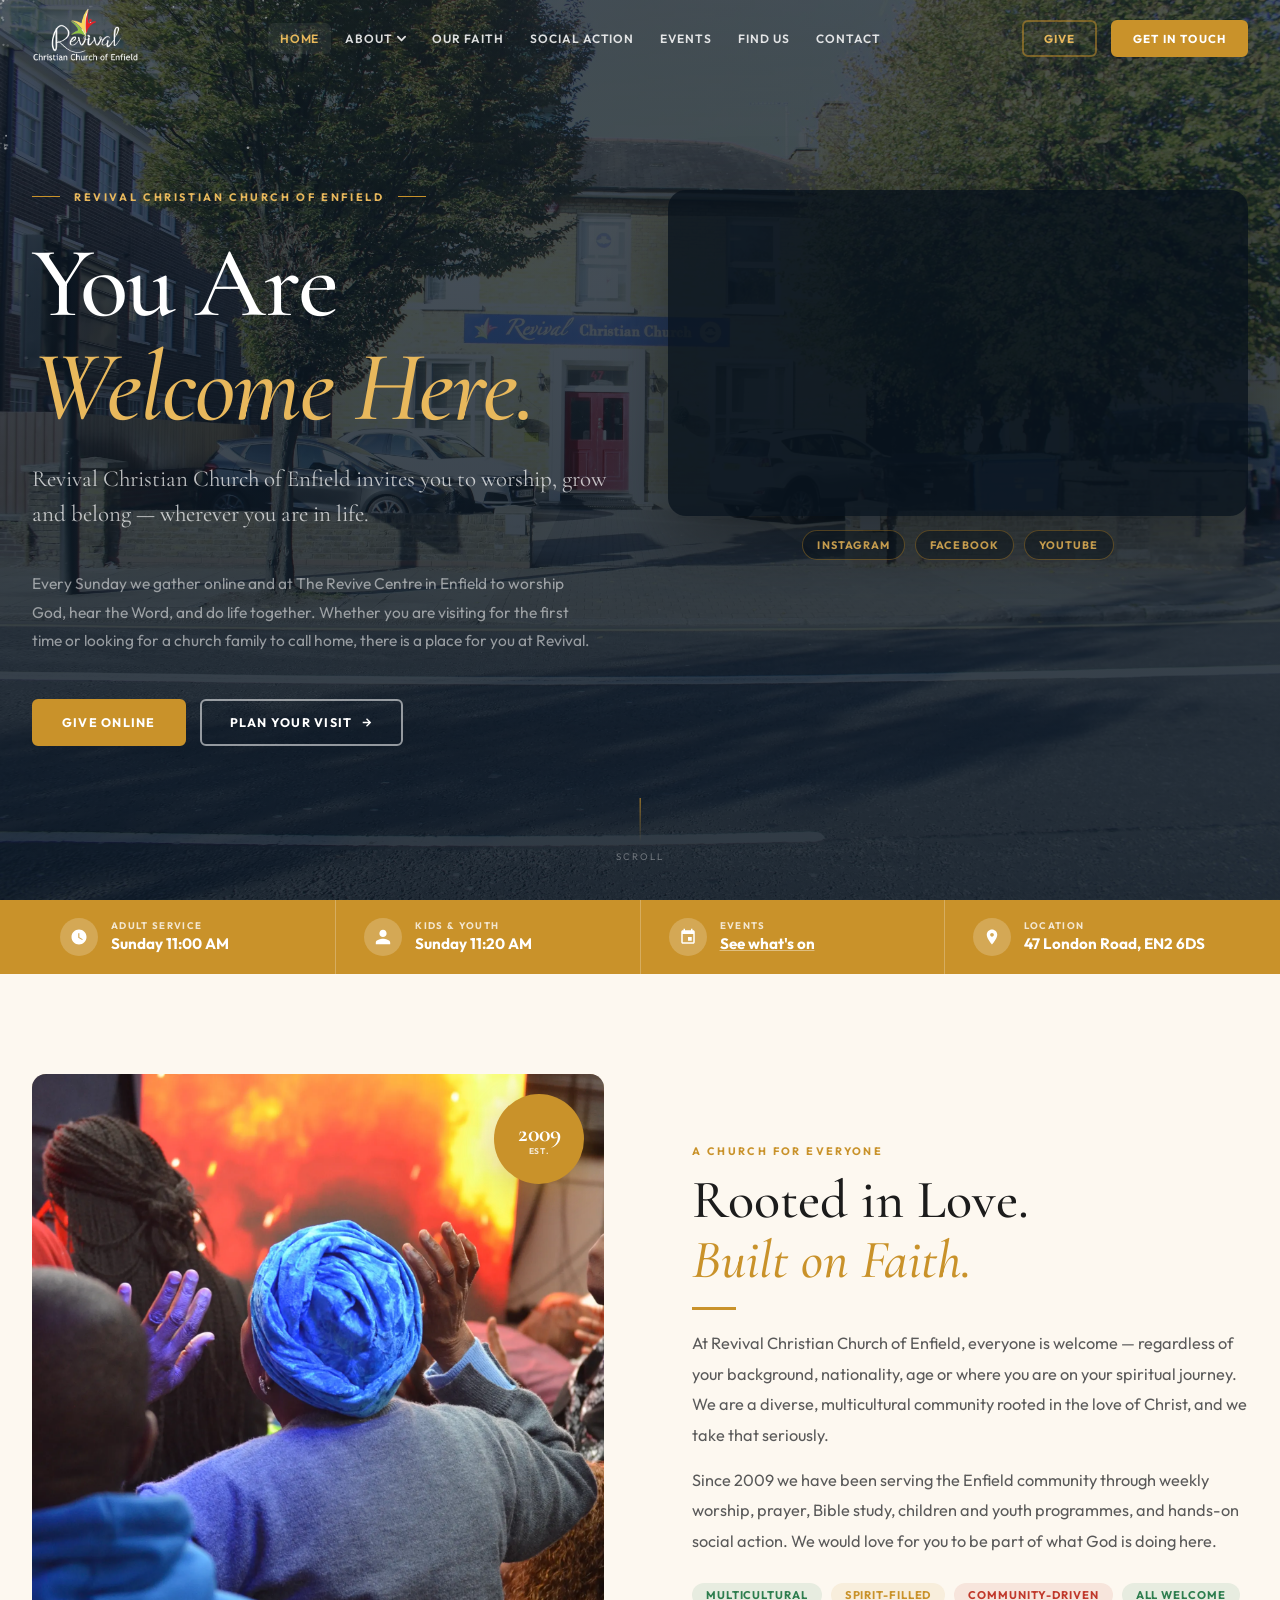
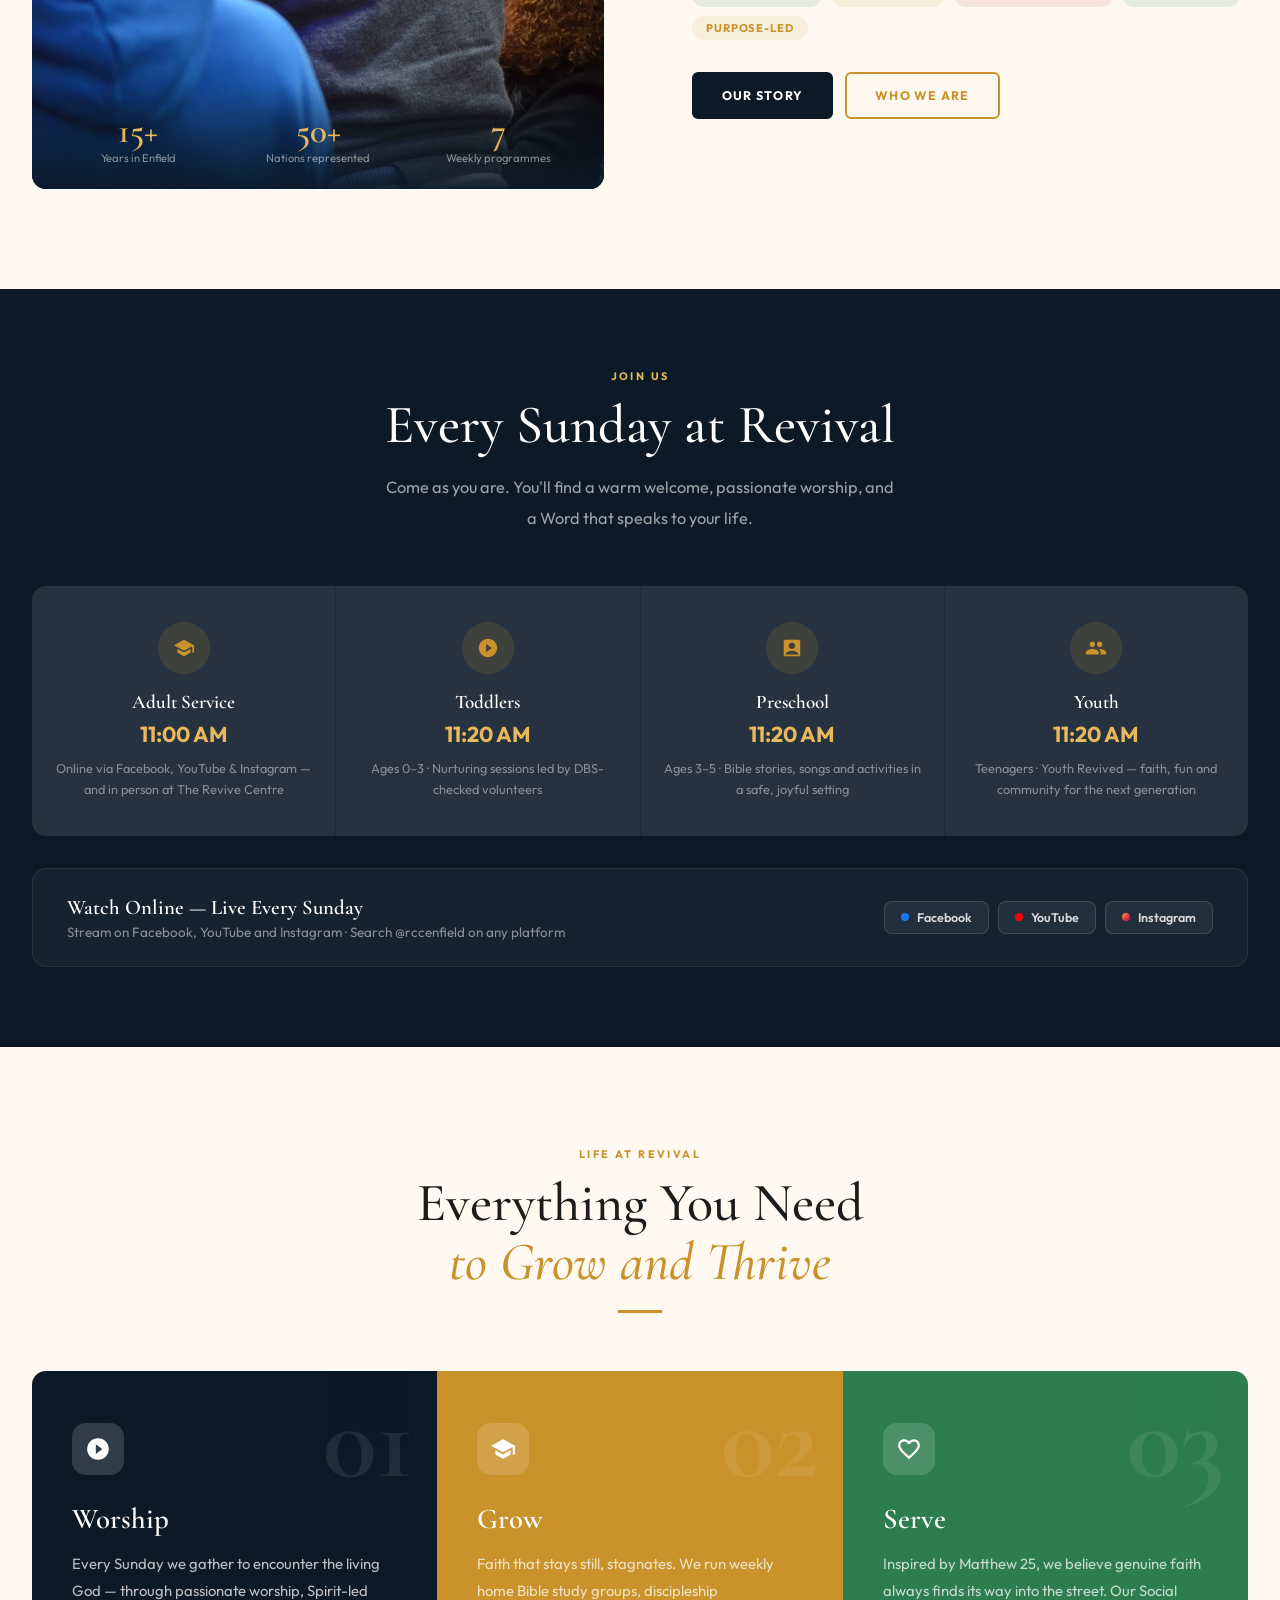
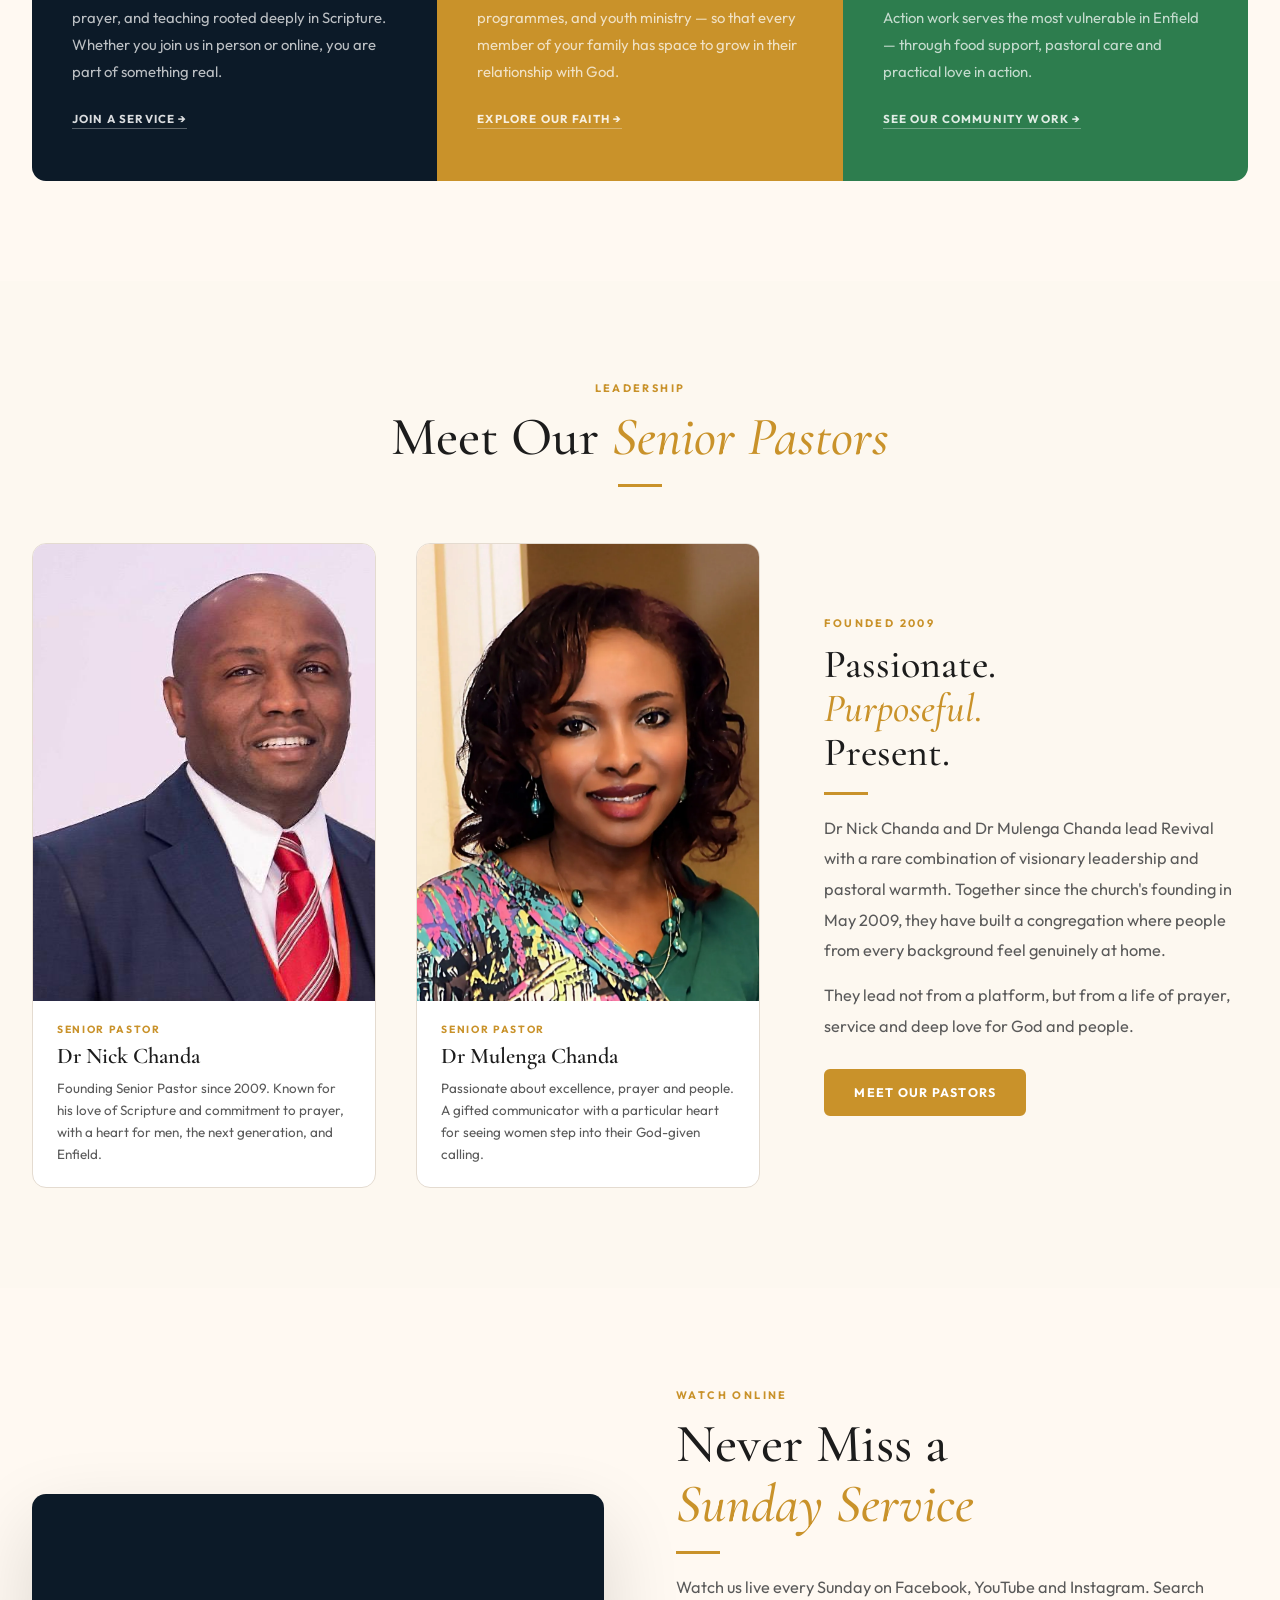
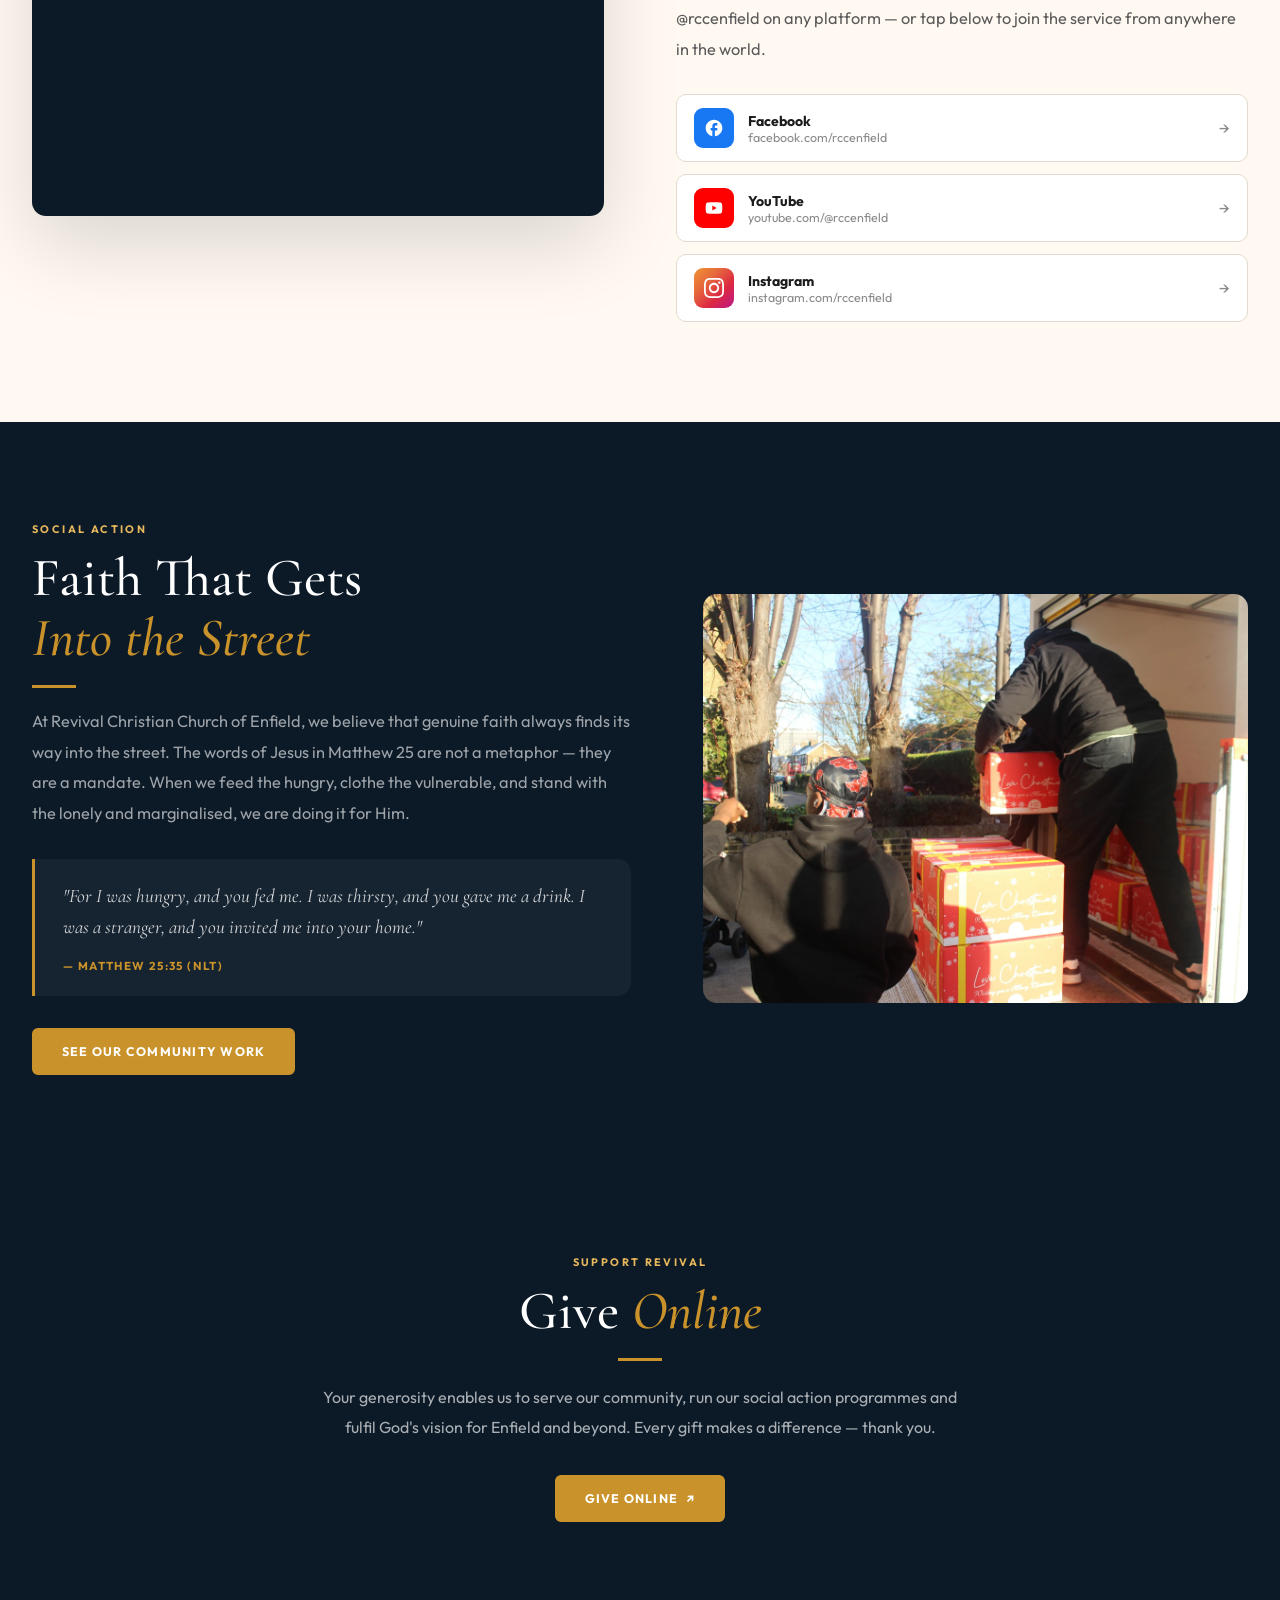
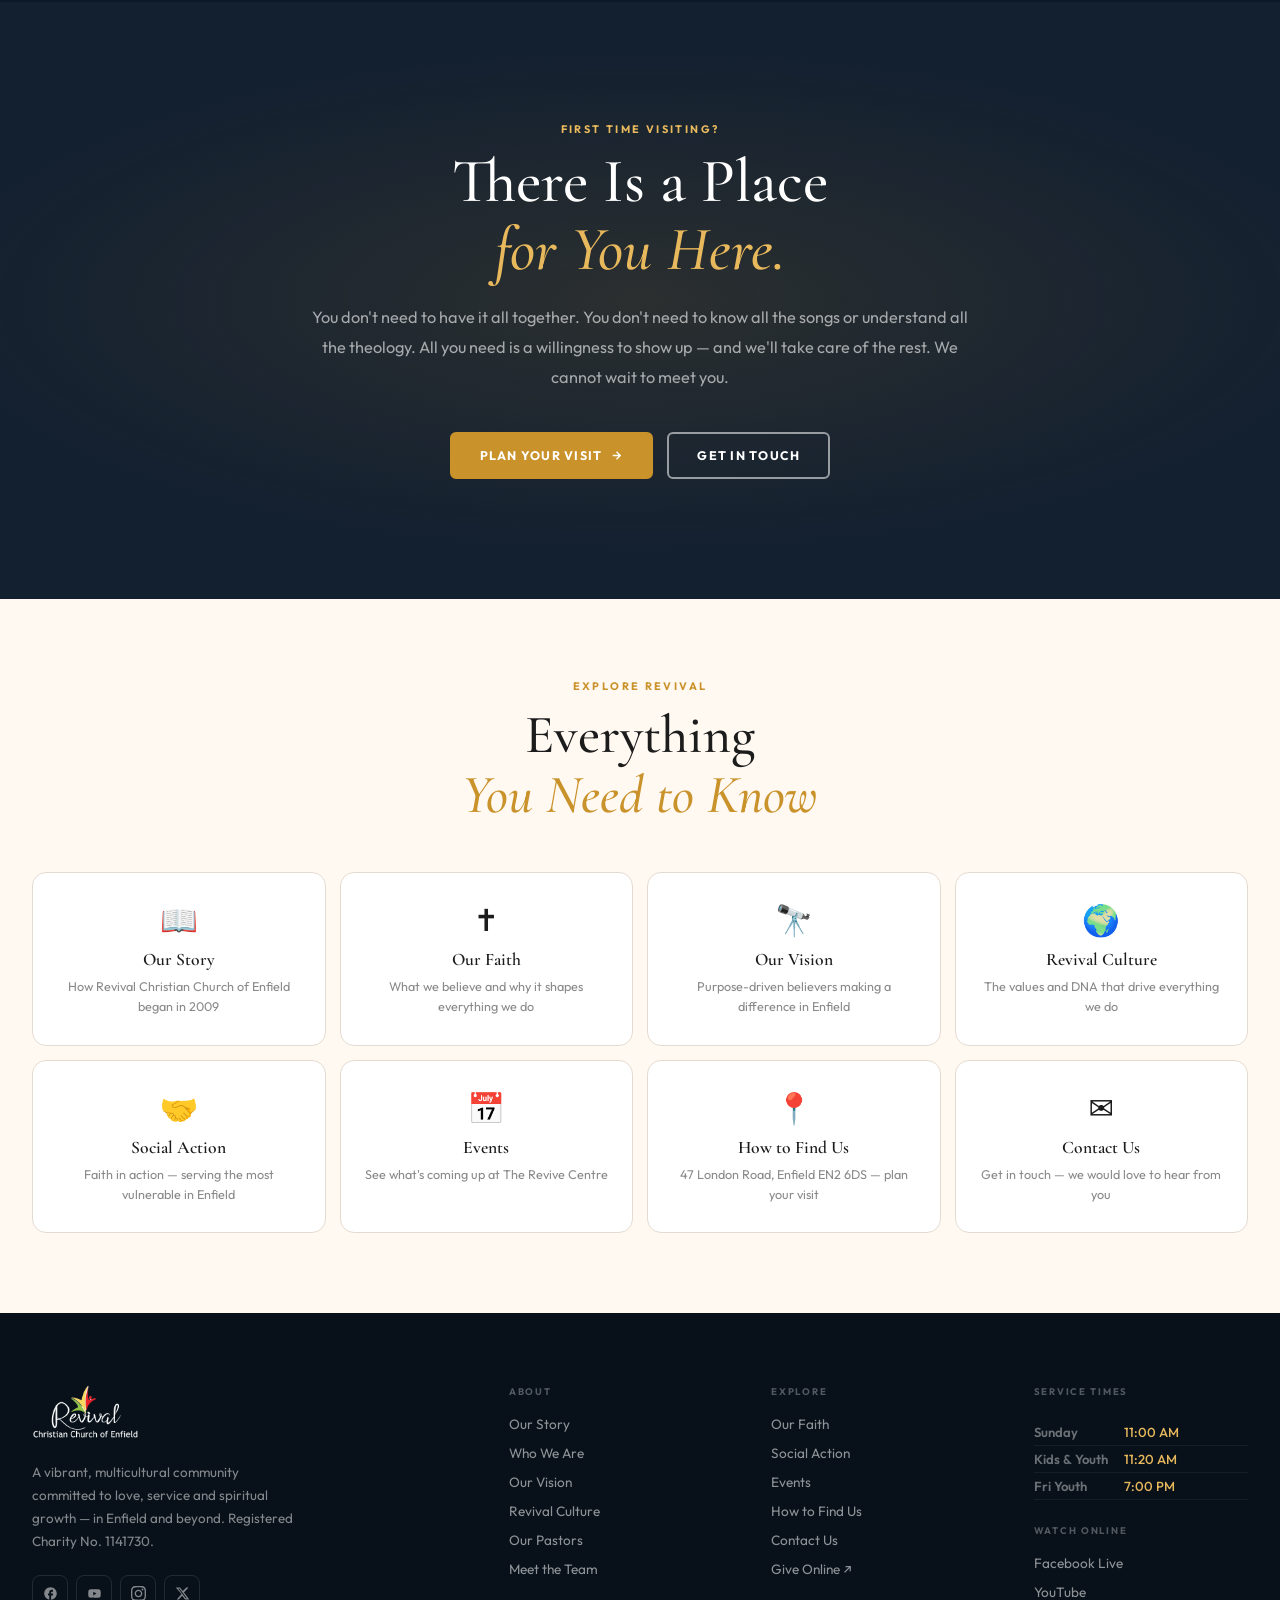
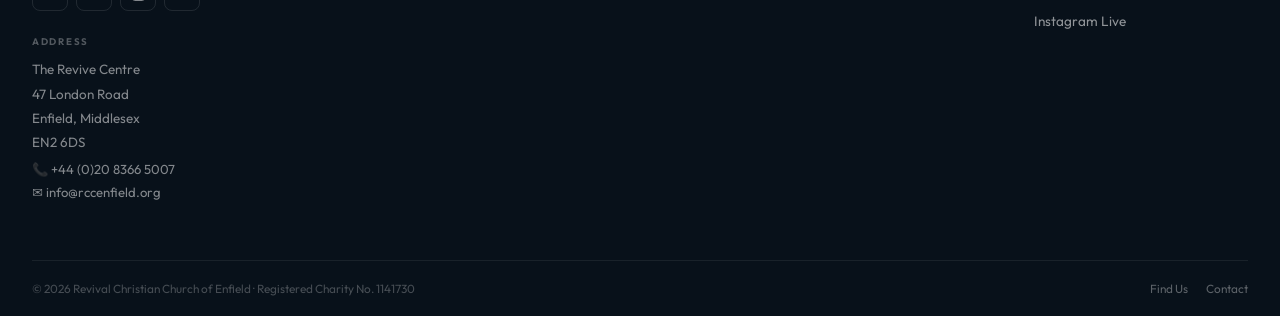
==== commit 7d01670d: "Fix hero livestream polling" ====
--- a/index.html
+++ b/index.html
@@ -602,96 +602,161 @@
     else { heroImg.onload = showHero; heroImg.onerror = () => {}; }
   }
 
-  /* Hero YouTube: decide in the background, then reveal live or latest playlist video. */
+  /* Hero YouTube: poll the channel's live endpoint, then show live or the playlist fallback. */
   (() => {
     const iframe = document.getElementById('heroYoutube');
     const frameWrap = document.getElementById('heroLive');
     if (!iframe || !iframe.dataset.liveSrc || !iframe.dataset.fallbackSrc) return;
 
     const origin = encodeURIComponent(window.location.origin);
-    const withJsApi = src => {
-      const joiner = src.includes('?') ? '&' : '?';
-      return `${src}${joiner}enablejsapi=1&origin=${origin}`;
-    };
+    const liveSrc = iframe.dataset.liveSrc;
     const fallbackSrc = iframe.dataset.fallbackSrc;
-    const liveSrc = withJsApi(iframe.dataset.liveSrc);
-    const probe = document.createElement('iframe');
+    const probeSrc = (() => {
+      const joiner = liveSrc.includes('?') ? '&' : '?';
+      return `${liveSrc}${joiner}enablejsapi=1&origin=${origin}`;
+    })();
+    const PROBE_TIMEOUT = 12000;
+    const POLL_INTERVAL = 60000;
     let player;
-    let settled = false;
-    let apiTimer;
+    let probe;
+    let probeTimer;
+    let pollTimer;
+    let apiRequested = false;
+    let apiReady = Boolean(window.YT && window.YT.Player);
+    let visibleSrc = '';
+    let liveMisses = 0;
+
     iframe.removeAttribute('src');
     iframe.classList.add('is-pending');
 
+    const setLoading = isLoading => {
+      if (frameWrap) frameWrap.classList.toggle('is-loading', isLoading);
+      iframe.classList.toggle('is-pending', isLoading);
+    };
+
     const revealVideo = (src, title) => {
-      iframe.src = src;
-      iframe.title = title;
-      iframe.addEventListener('load', () => {
-        iframe.classList.remove('is-pending');
-        if (frameWrap) frameWrap.classList.remove('is-loading');
-      }, {once:true});
-      window.setTimeout(() => {
-        iframe.classList.remove('is-pending');
-        if (frameWrap) frameWrap.classList.remove('is-loading');
-      }, 1600);
+      window.clearTimeout(probeTimer);
+      if (visibleSrc !== src) {
+        iframe.src = src;
+        iframe.title = title;
+        visibleSrc = src;
+        setLoading(true);
+        iframe.addEventListener('load', () => setLoading(false), {once:true});
+      }
+      window.setTimeout(() => setLoading(false), 1600);
     };
 
-    const stopProbe = () => {
-      if (settled) return;
-      settled = true;
-      if (player && typeof player.destroy === 'function') player.destroy();
-      else probe.remove();
+    const cleanupProbe = () => {
+      window.clearTimeout(probeTimer);
+      if (player && typeof player.destroy === 'function') {
+        player.destroy();
+      } else if (probe) {
+        probe.remove();
+      }
+      player = null;
+      probe = null;
+    };
+
+    const schedulePoll = () => {
+      window.clearTimeout(pollTimer);
+      pollTimer = window.setTimeout(checkForLiveStream, POLL_INTERVAL);
+    };
+
+    const showFallback = () => {
+      cleanupProbe();
+
+      // Do not drop an already-playing live embed because of one slow/failed poll.
+      // Require two consecutive misses before returning to the playlist.
+      if (visibleSrc === liveSrc && liveMisses < 2) {
+        liveMisses += 1;
+        schedulePoll();
+        return;
+      }
+
+      liveMisses = 0;
       revealVideo(fallbackSrc, 'Latest video from Revival Christian Church of Enfield');
+      schedulePoll();
     };
 
-    const keepLive = () => {
-      if (settled) return;
-      settled = true;
-      revealVideo(iframe.dataset.liveSrc, 'Live video from Revival Christian Church of Enfield');
-      if (player && typeof player.destroy === 'function') player.destroy();
-      else probe.remove();
+    const showLive = () => {
+      cleanupProbe();
+      liveMisses = 0;
+      revealVideo(liveSrc, 'Live video from Revival Christian Church of Enfield');
+      schedulePoll();
     };
 
-    const startProbe = () => {
-      if (settled) return;
-      window.clearTimeout(apiTimer);
-      probe.src = liveSrc;
+    const hasResolvedLiveVideo = target => {
+      if (!target || typeof target.getVideoData !== 'function') return false;
+      const data = target.getVideoData();
+      return Boolean(data && data.video_id);
+    };
+
+    const requestYouTubeApi = () => {
+      if (apiRequested) return;
+      apiRequested = true;
+      const previousReady = window.onYouTubeIframeAPIReady;
+      window.onYouTubeIframeAPIReady = () => {
+        apiReady = true;
+        if (typeof previousReady === 'function') previousReady();
+        checkForLiveStream();
+      };
+      const script = document.createElement('script');
+      script.src = 'https://www.youtube.com/iframe_api';
+      script.async = true;
+      script.onerror = showFallback;
+      document.head.appendChild(script);
+    };
+
+    function checkForLiveStream() {
+      window.clearTimeout(pollTimer);
+      cleanupProbe();
+
+      if (!apiReady && !(window.YT && window.YT.Player)) {
+        requestYouTubeApi();
+        probeTimer = window.setTimeout(showFallback, PROBE_TIMEOUT);
+        return;
+      }
+
+      apiReady = true;
+      probe = document.createElement('iframe');
+      probe.src = probeSrc;
       probe.title = 'Checking whether Revival Christian Church of Enfield is live';
       probe.setAttribute('aria-hidden', 'true');
       probe.tabIndex = -1;
       probe.style.cssText = 'position:absolute;width:1px;height:1px;left:-9999px;top:auto;opacity:0;pointer-events:none;';
       document.body.appendChild(probe);
-      window.setTimeout(stopProbe, 2500);
+
+      probeTimer = window.setTimeout(showFallback, PROBE_TIMEOUT);
 
       player = new YT.Player(probe, {
         events: {
           onReady: event => {
-            event.target.mute();
-            event.target.playVideo();
+            const target = event.target;
+            if (target && typeof target.mute === 'function') target.mute();
+
+            // YouTube resolves /embed/live_stream?channel=... to a concrete video only
+            // when the channel has an active live broadcast. Use that resolution instead
+            // of relying on autoplay, which can be delayed or blocked by browsers.
+            window.setTimeout(() => {
+              if (hasResolvedLiveVideo(target)) showLive();
+              else if (target && typeof target.playVideo === 'function') target.playVideo();
+            }, 300);
           },
           onStateChange: event => {
-            if (event.data === YT.PlayerState.PLAYING || event.data === YT.PlayerState.BUFFERING) keepLive();
+            if (
+              event.data === YT.PlayerState.PLAYING ||
+              event.data === YT.PlayerState.BUFFERING ||
+              event.data === YT.PlayerState.CUED
+            ) {
+              showLive();
+            }
           },
-          onError: stopProbe
+          onError: showFallback
         }
       });
-    };
-
-    const previousReady = window.onYouTubeIframeAPIReady;
-    window.onYouTubeIframeAPIReady = () => {
-      if (typeof previousReady === 'function') previousReady();
-      startProbe();
-    };
-
-    if (window.YT && window.YT.Player) {
-      startProbe();
-    } else {
-      const script = document.createElement('script');
-      script.src = 'https://www.youtube.com/iframe_api';
-      script.async = true;
-      script.onerror = stopProbe;
-      apiTimer = window.setTimeout(stopProbe, 2500);
-      document.head.appendChild(script);
     }
+
+    checkForLiveStream();
   })();
 
   /* Particles */
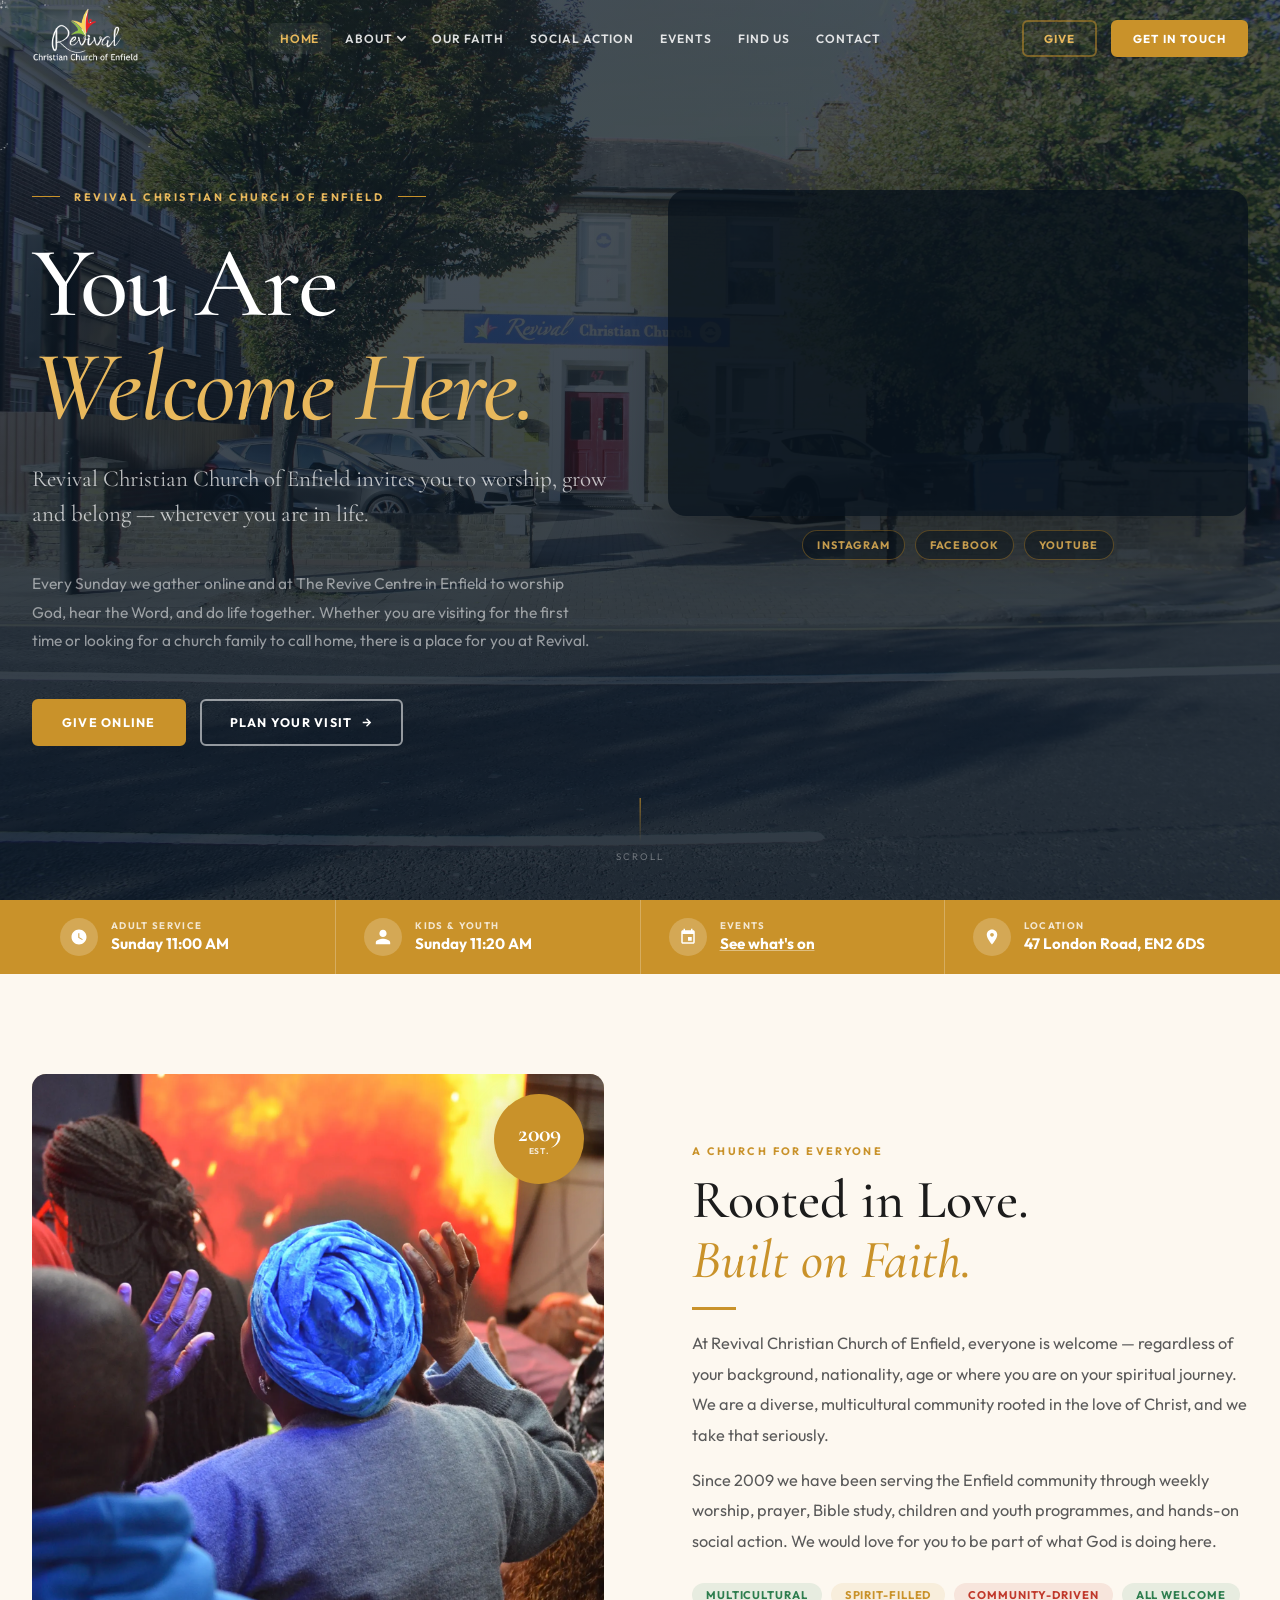
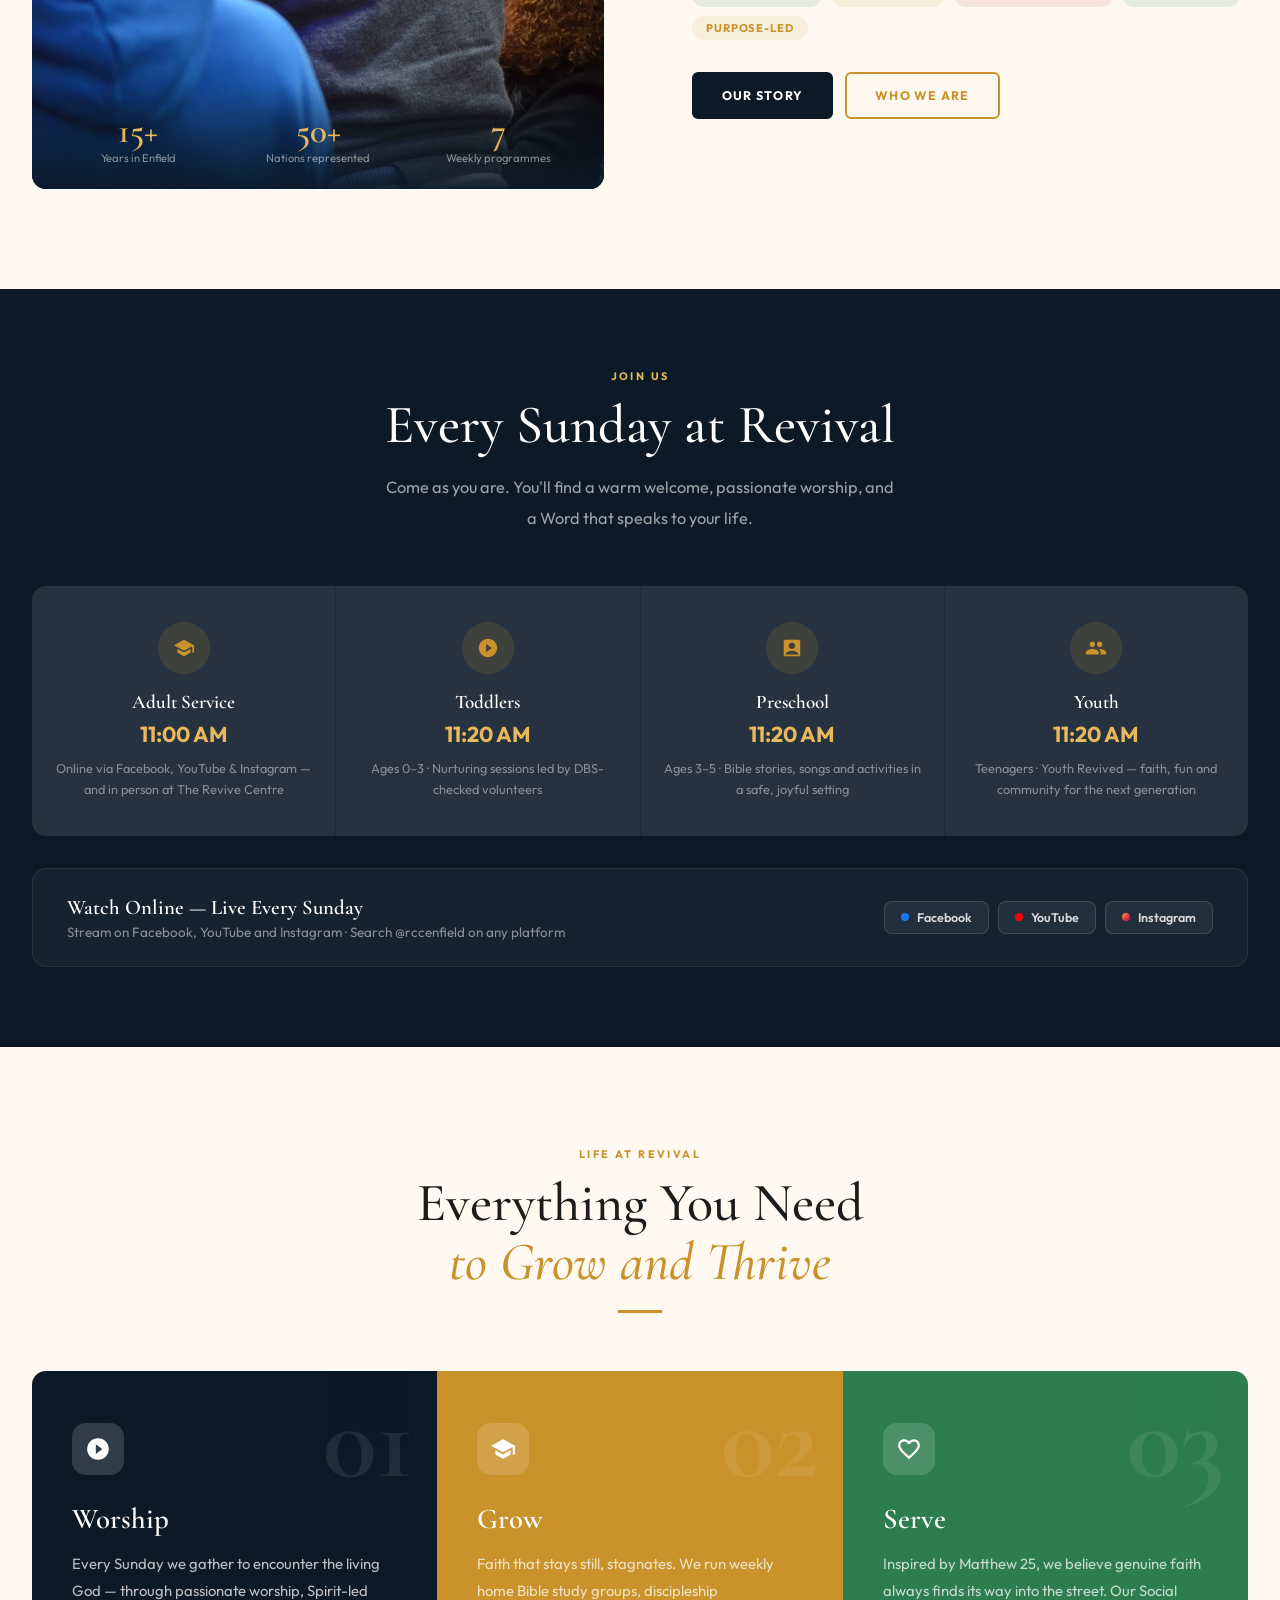
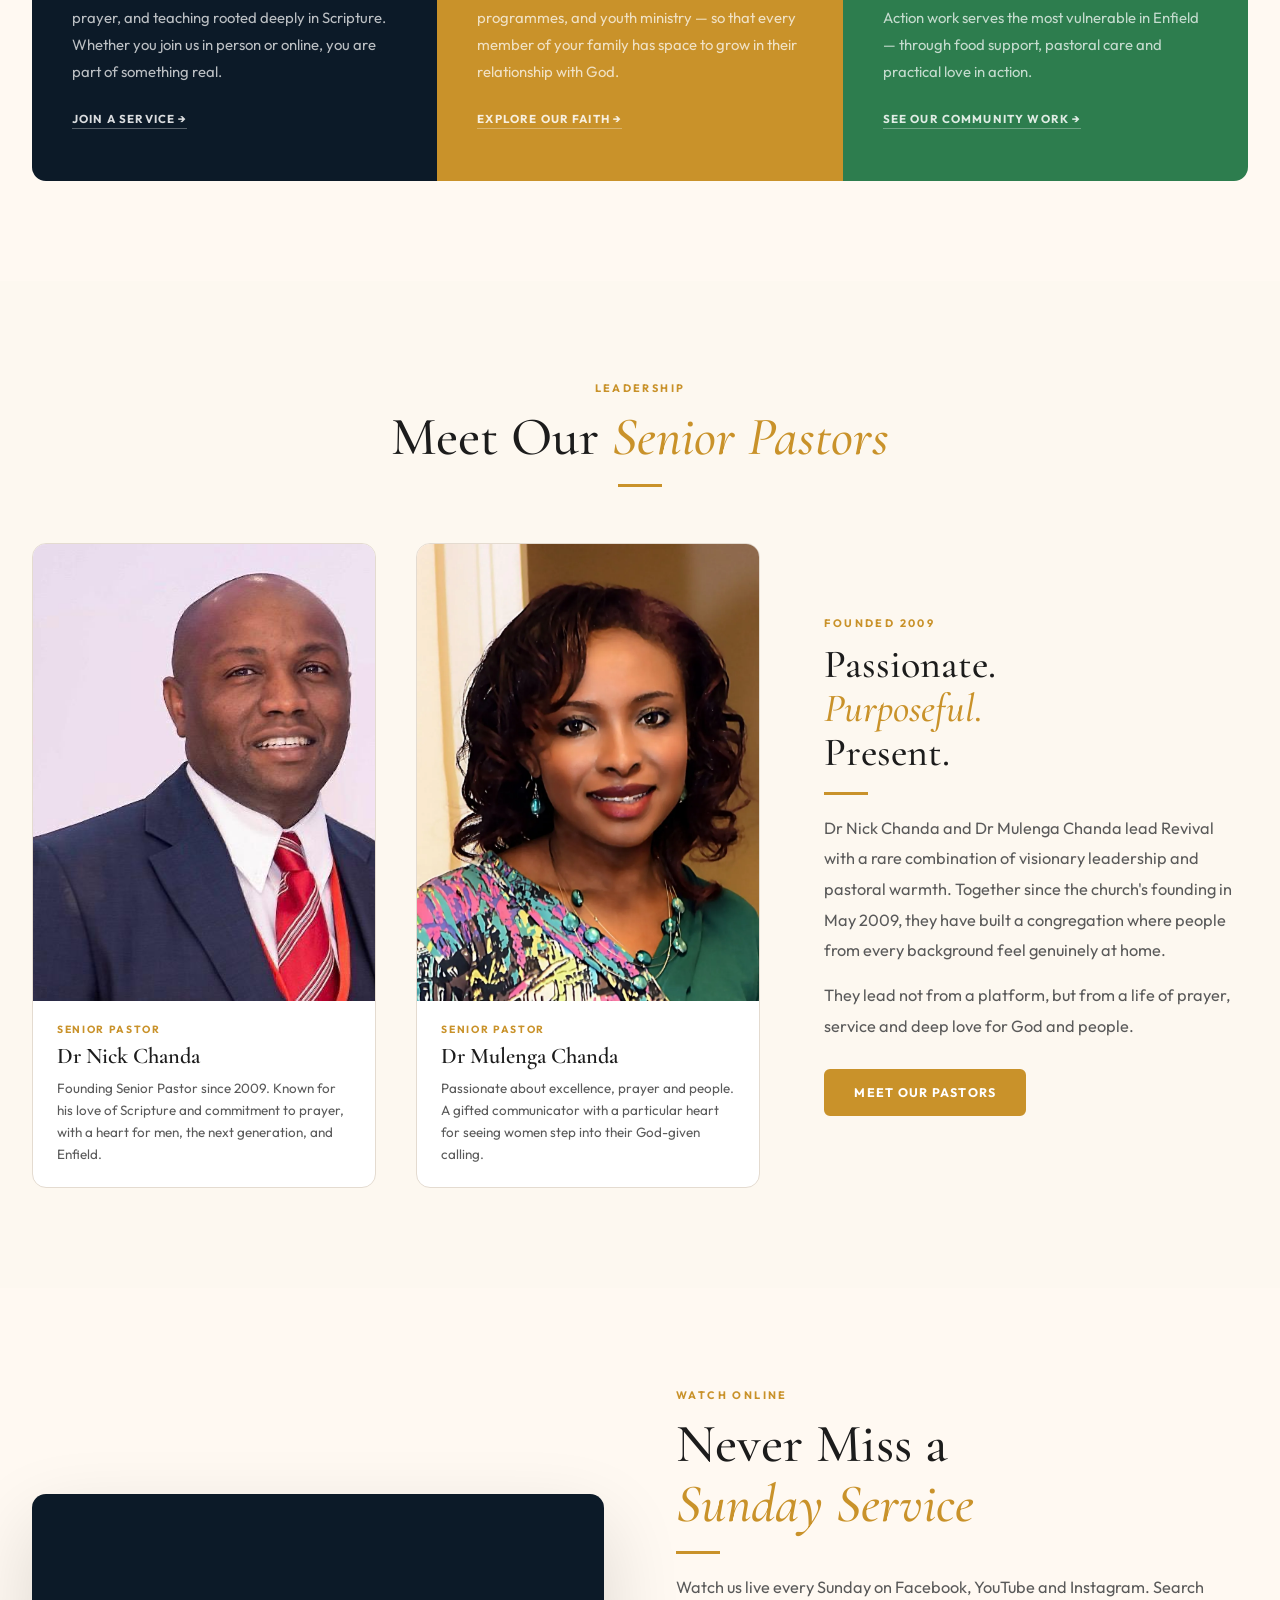
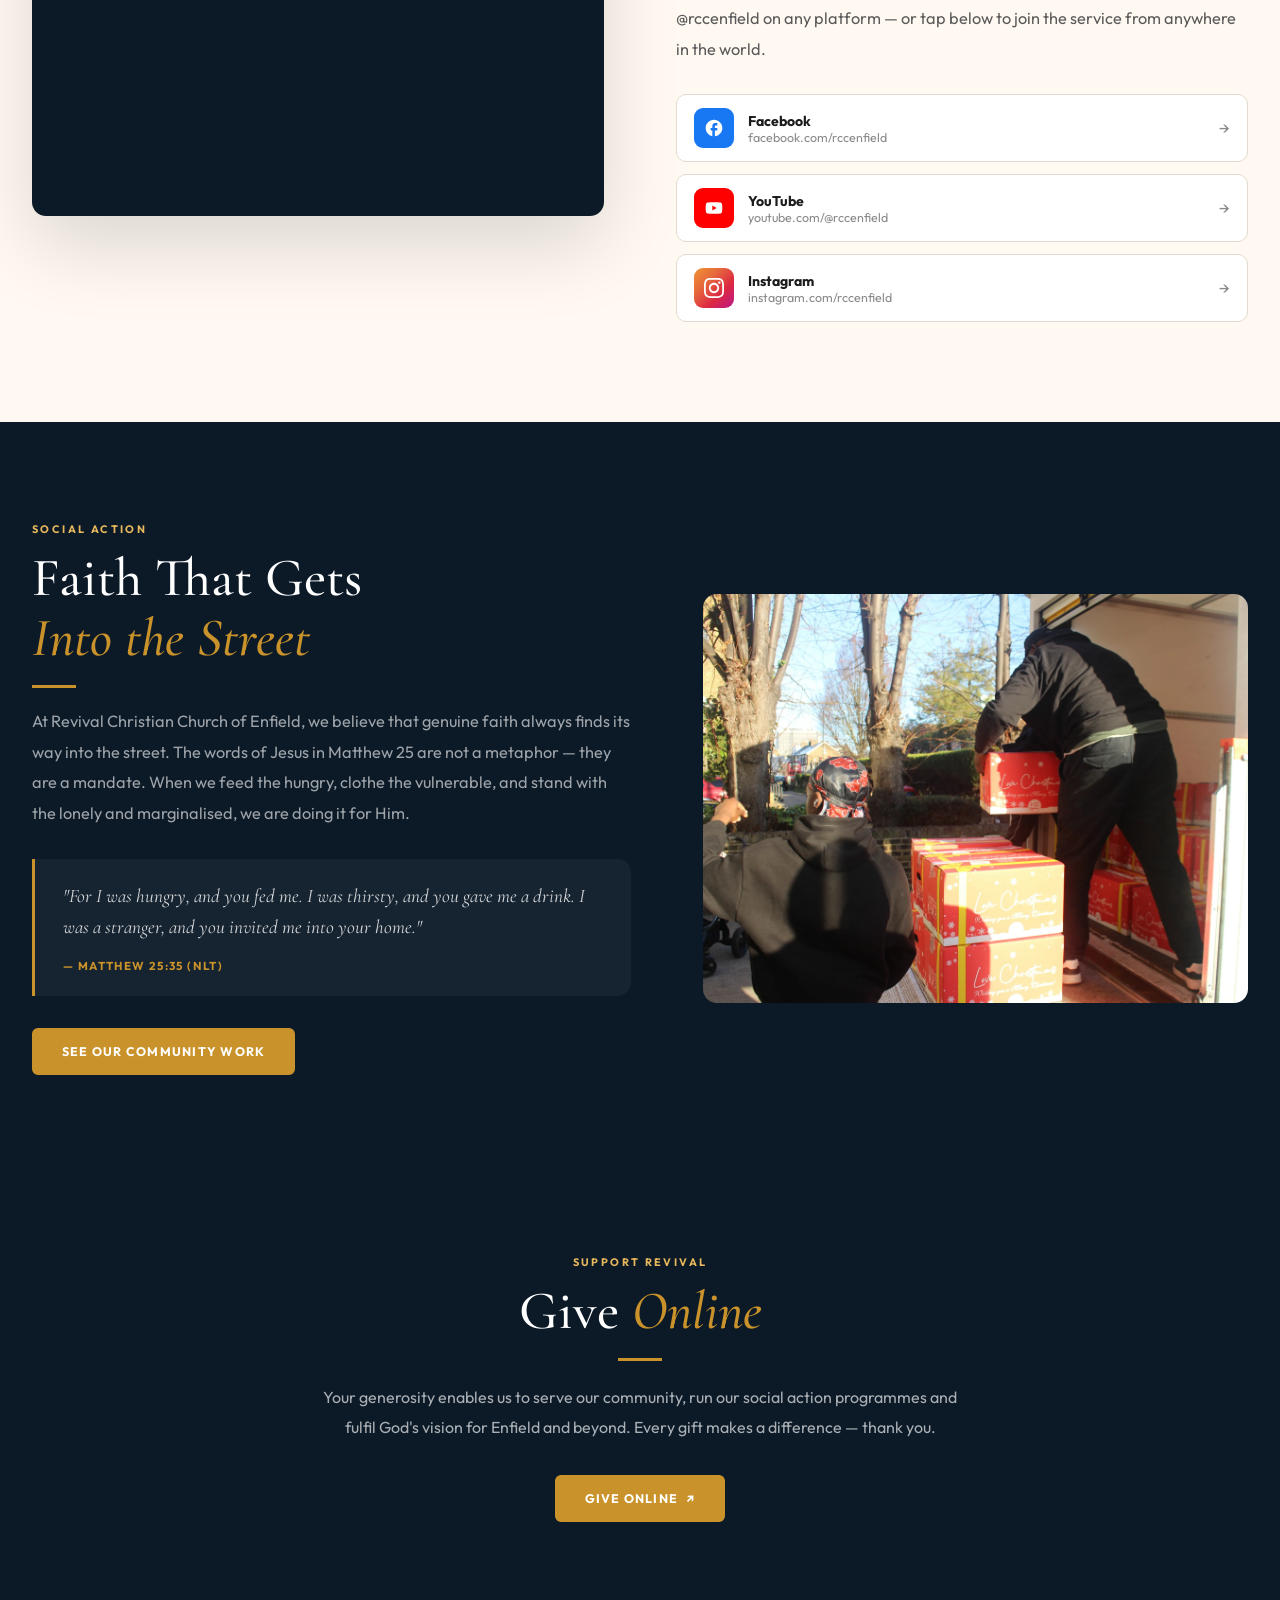
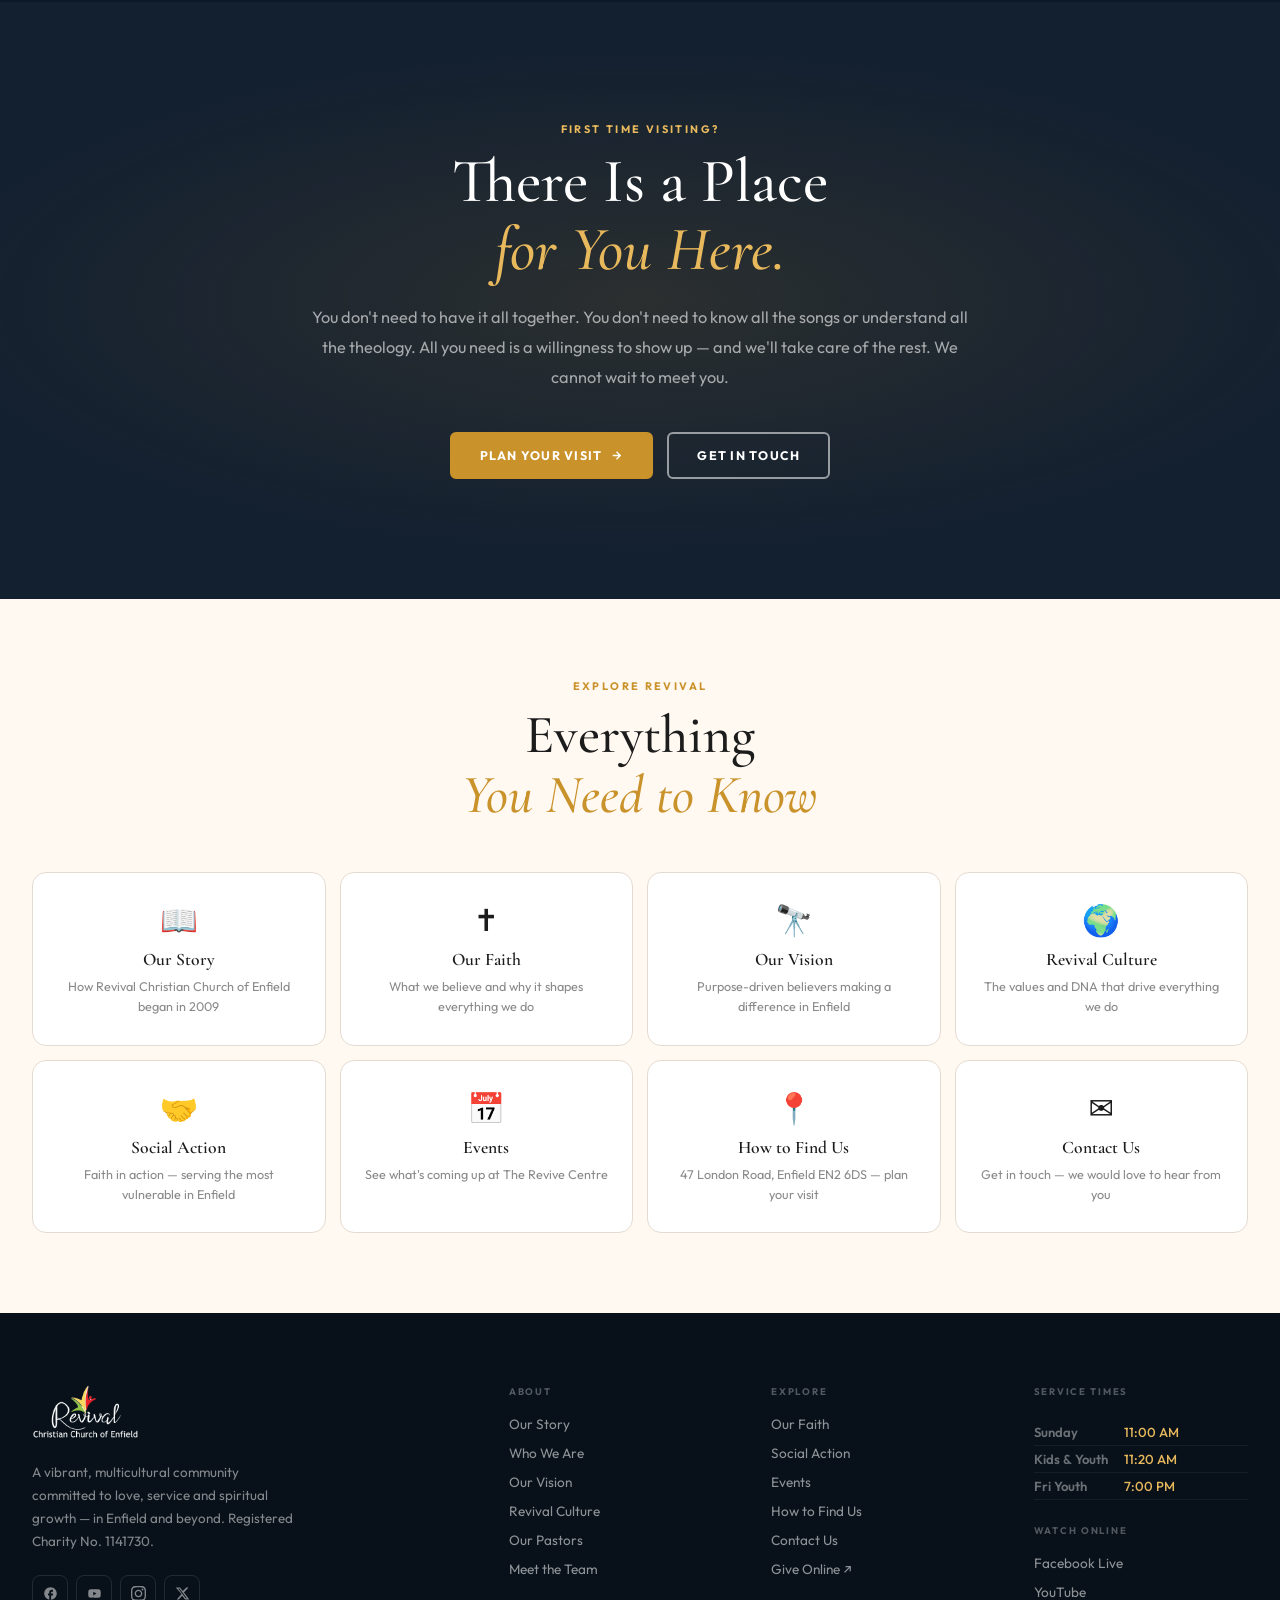
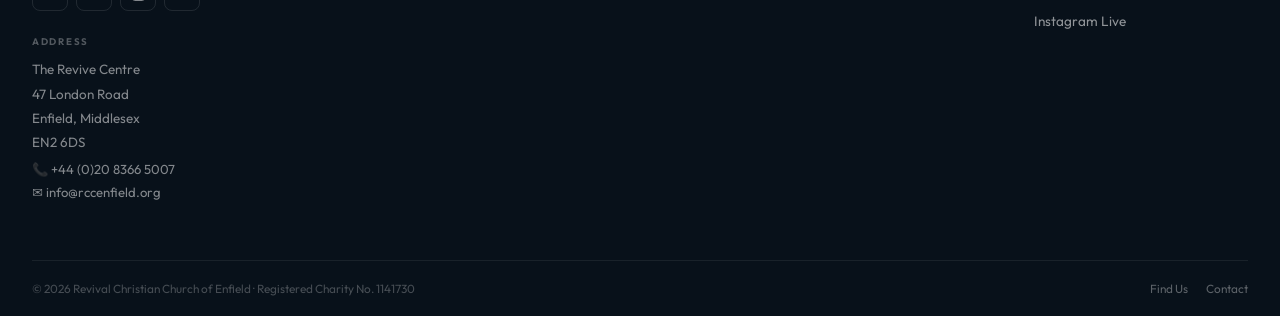
==== commit 582ab609: "Revert "edited homepage hero video to poll if live and if not show latest sunday service video" This" ====
--- a/index.html
+++ b/index.html
@@ -120,24 +120,16 @@
       <p class="h-sub">Revival Christian Church of Enfield invites you to worship, grow and belong — wherever you are in life.</p>
 
       <div class="hero-live-wrap">
-        <div class="hero-live is-loading" id="heroLive" aria-label="Latest livestream">
+        <div class="hero-live" aria-label="Latest livestream">
           <iframe
-            id="heroYoutube"
-            class="youtube-live-fallback"
-            src="about:blank"
-            data-live-src="https://www.youtube.com/embed/live_stream?channel=UChyFm7aKHO1uW78CkMsTccQ&rel=0&autoplay=1&mute=1&playsinline=1"
-            data-fallback-src="https://www.youtube.com/embed?listType=playlist&list=PLojW8p6rrR97D6fLrDWlAiWQo6iJ0AXLs&index=1&rel=0&autoplay=1&mute=1&playsinline=1"
-            title="Live or latest video from Revival Christian Church of Enfield"
+            src="https://www.youtube.com/embed?listType=playlist&list=UULVhyFm7aKHO1uW78CkMsTccQ&index=1&rel=0&autoplay=1&mute=1&playsinline=1"
+            title="Latest livestream from Revival Christian Church of Enfield"
             frameborder="0"
             allow="accelerometer; autoplay; clipboard-write; encrypted-media; gyroscope; picture-in-picture; web-share"
             allowfullscreen
             loading="eager"
             style="position:absolute;inset:0;width:100%;height:100%;border:none;"
           ></iframe>
-          <div class="hero-video-loader" aria-live="polite">
-            <span class="hero-video-spinner" aria-hidden="true"></span>
-            <span>Loading service video</span>
-          </div>
         </div>
         <div class="hero-social" aria-label="Watch Revival live on social platforms">
           <a href="https://instagram.com/rccenfield" target="_blank" rel="noopener">Instagram</a>
@@ -601,163 +593,6 @@
     if (heroImg.complete && heroImg.naturalWidth) showHero();
     else { heroImg.onload = showHero; heroImg.onerror = () => {}; }
   }
-
-  /* Hero YouTube: poll the channel's live endpoint, then show live or the playlist fallback. */
-  (() => {
-    const iframe = document.getElementById('heroYoutube');
-    const frameWrap = document.getElementById('heroLive');
-    if (!iframe || !iframe.dataset.liveSrc || !iframe.dataset.fallbackSrc) return;
-
-    const origin = encodeURIComponent(window.location.origin);
-    const liveSrc = iframe.dataset.liveSrc;
-    const fallbackSrc = iframe.dataset.fallbackSrc;
-    const probeSrc = (() => {
-      const joiner = liveSrc.includes('?') ? '&' : '?';
-      return `${liveSrc}${joiner}enablejsapi=1&origin=${origin}`;
-    })();
-    const PROBE_TIMEOUT = 12000;
-    const POLL_INTERVAL = 60000;
-    let player;
-    let probe;
-    let probeTimer;
-    let pollTimer;
-    let apiRequested = false;
-    let apiReady = Boolean(window.YT && window.YT.Player);
-    let visibleSrc = '';
-    let liveMisses = 0;
-
-    iframe.removeAttribute('src');
-    iframe.classList.add('is-pending');
-
-    const setLoading = isLoading => {
-      if (frameWrap) frameWrap.classList.toggle('is-loading', isLoading);
-      iframe.classList.toggle('is-pending', isLoading);
-    };
-
-    const revealVideo = (src, title) => {
-      window.clearTimeout(probeTimer);
-      if (visibleSrc !== src) {
-        iframe.src = src;
-        iframe.title = title;
-        visibleSrc = src;
-        setLoading(true);
-        iframe.addEventListener('load', () => setLoading(false), {once:true});
-      }
-      window.setTimeout(() => setLoading(false), 1600);
-    };
-
-    const cleanupProbe = () => {
-      window.clearTimeout(probeTimer);
-      if (player && typeof player.destroy === 'function') {
-        player.destroy();
-      } else if (probe) {
-        probe.remove();
-      }
-      player = null;
-      probe = null;
-    };
-
-    const schedulePoll = () => {
-      window.clearTimeout(pollTimer);
-      pollTimer = window.setTimeout(checkForLiveStream, POLL_INTERVAL);
-    };
-
-    const showFallback = () => {
-      cleanupProbe();
-
-      // Do not drop an already-playing live embed because of one slow/failed poll.
-      // Require two consecutive misses before returning to the playlist.
-      if (visibleSrc === liveSrc && liveMisses < 2) {
-        liveMisses += 1;
-        schedulePoll();
-        return;
-      }
-
-      liveMisses = 0;
-      revealVideo(fallbackSrc, 'Latest video from Revival Christian Church of Enfield');
-      schedulePoll();
-    };
-
-    const showLive = () => {
-      cleanupProbe();
-      liveMisses = 0;
-      revealVideo(liveSrc, 'Live video from Revival Christian Church of Enfield');
-      schedulePoll();
-    };
-
-    const hasResolvedLiveVideo = target => {
-      if (!target || typeof target.getVideoData !== 'function') return false;
-      const data = target.getVideoData();
-      return Boolean(data && data.video_id);
-    };
-
-    const requestYouTubeApi = () => {
-      if (apiRequested) return;
-      apiRequested = true;
-      const previousReady = window.onYouTubeIframeAPIReady;
-      window.onYouTubeIframeAPIReady = () => {
-        apiReady = true;
-        if (typeof previousReady === 'function') previousReady();
-        checkForLiveStream();
-      };
-      const script = document.createElement('script');
-      script.src = 'https://www.youtube.com/iframe_api';
-      script.async = true;
-      script.onerror = showFallback;
-      document.head.appendChild(script);
-    };
-
-    function checkForLiveStream() {
-      window.clearTimeout(pollTimer);
-      cleanupProbe();
-
-      if (!apiReady && !(window.YT && window.YT.Player)) {
-        requestYouTubeApi();
-        probeTimer = window.setTimeout(showFallback, PROBE_TIMEOUT);
-        return;
-      }
-
-      apiReady = true;
-      probe = document.createElement('iframe');
-      probe.src = probeSrc;
-      probe.title = 'Checking whether Revival Christian Church of Enfield is live';
-      probe.setAttribute('aria-hidden', 'true');
-      probe.tabIndex = -1;
-      probe.style.cssText = 'position:absolute;width:1px;height:1px;left:-9999px;top:auto;opacity:0;pointer-events:none;';
-      document.body.appendChild(probe);
-
-      probeTimer = window.setTimeout(showFallback, PROBE_TIMEOUT);
-
-      player = new YT.Player(probe, {
-        events: {
-          onReady: event => {
-            const target = event.target;
-            if (target && typeof target.mute === 'function') target.mute();
-
-            // YouTube resolves /embed/live_stream?channel=... to a concrete video only
-            // when the channel has an active live broadcast. Use that resolution instead
-            // of relying on autoplay, which can be delayed or blocked by browsers.
-            window.setTimeout(() => {
-              if (hasResolvedLiveVideo(target)) showLive();
-              else if (target && typeof target.playVideo === 'function') target.playVideo();
-            }, 300);
-          },
-          onStateChange: event => {
-            if (
-              event.data === YT.PlayerState.PLAYING ||
-              event.data === YT.PlayerState.BUFFERING ||
-              event.data === YT.PlayerState.CUED
-            ) {
-              showLive();
-            }
-          },
-          onError: showFallback
-        }
-      });
-    }
-
-    checkForLiveStream();
-  })();
 
   /* Particles */
   (() => {
--- a/css/home.css
+++ b/css/home.css
@@ -26,11 +26,6 @@
 .hero-copy { display: grid; grid-template-columns: minmax(0, 1fr) minmax(420px, 1fr); grid-template-areas: "ey live" "h1 live" "sub live" "body live" "acts live"; column-gap: 56px; align-items: start; text-align: left; }
 .hero-live-wrap { grid-area: live; opacity: 0; animation: fadeUp 1s var(--ease) .9s forwards; }
 .hero-live { aspect-ratio: 16/9; width: 100%; border-radius: 18px; overflow: hidden; box-shadow: 0 24px 70px rgba(0,0,0,.35); position: relative; background: rgba(8,18,28,.8); }
-.hero-live iframe { opacity: 1; transition: opacity .25s ease; }
-.hero-live iframe.is-pending { opacity: 0; pointer-events: none; }
-.hero-video-loader { position: absolute; inset: 0; display: none; align-items: center; justify-content: center; flex-direction: column; gap: 12px; z-index: 2; background: radial-gradient(ellipse 70% 70% at 50% 35%, rgba(201,146,42,.16), transparent 62%), rgba(8,18,28,.92); color: rgba(255,255,255,.72); font-size: .72rem; font-weight: 700; letter-spacing: .12em; text-transform: uppercase; }
-.hero-live.is-loading .hero-video-loader { display: flex; }
-.hero-video-spinner { width: 34px; height: 34px; border: 3px solid rgba(255,255,255,.18); border-top-color: var(--glt); border-radius: 50%; animation: spin .8s linear infinite; }
 .hero-social { display: flex; justify-content: center; gap: 10px; flex-wrap: wrap; margin-top: 14px; }
 .hero-social a { font-size: .68rem; font-weight: 700; letter-spacing: .1em; text-transform: uppercase; color: var(--glt); border: 1px solid rgba(201,146,42,.45); border-radius: 999px; padding: 7px 14px; background: rgba(8,18,28,.45); transition: background .2s ease, border-color .2s ease; }
 .hero-social a:hover { background: rgba(201,146,42,.18); border-color: rgba(201,146,42,.72); }
@@ -154,7 +149,6 @@
 .play-btn svg { width: 28px; height: 28px; fill: #fff; margin-left: 4px; }
 .watch-lbl { font-size: .7rem; font-weight: 700; letter-spacing: .16em; text-transform: uppercase; color: rgba(255,255,255,.55); }
 @keyframes pulse { 0% { box-shadow: 0 0 0 0 rgba(201,146,42,.5); } 70% { box-shadow: 0 0 0 22px rgba(201,146,42,0); } 100% { box-shadow: 0 0 0 0 rgba(201,146,42,0); } }
-@keyframes spin { to { transform: rotate(360deg); } }
 
 /* ── SOCIAL ACTION PREVIEW ── */
 .sa { background: var(--navy); padding: 100px 32px; }
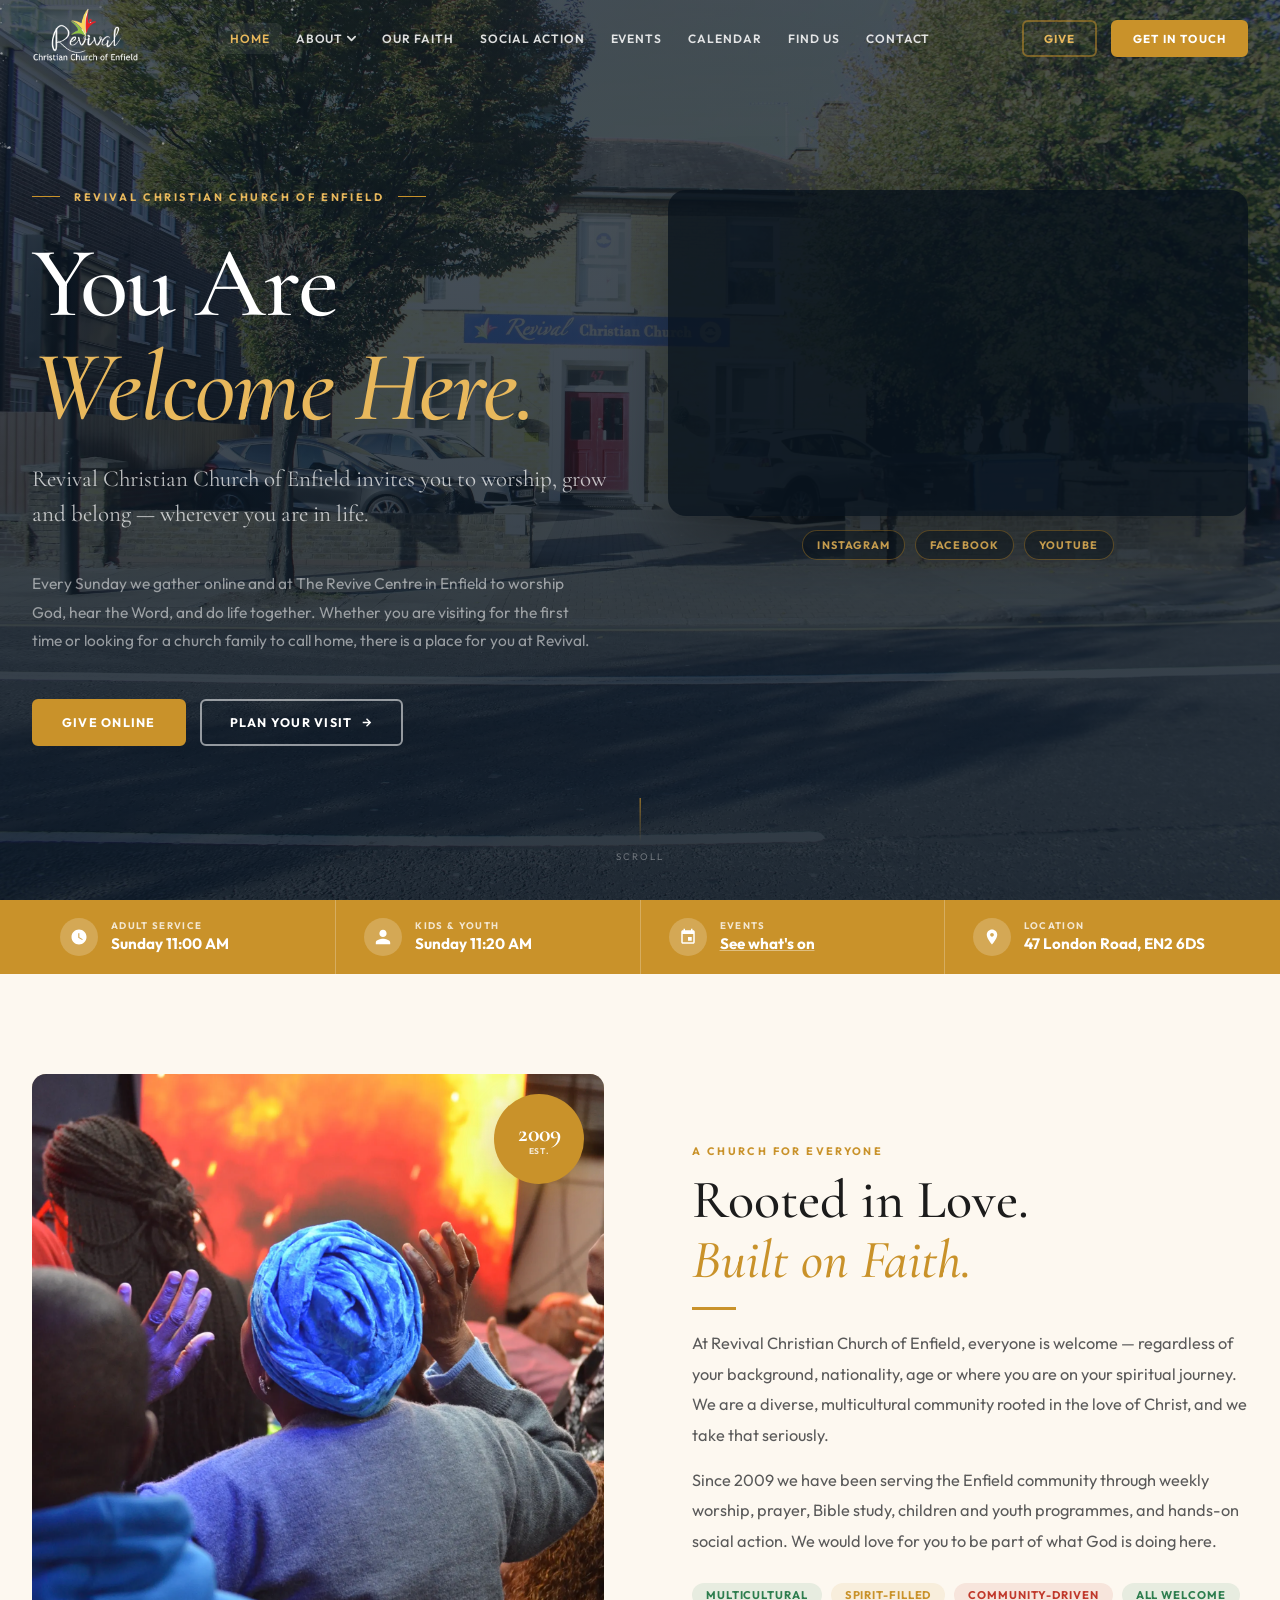
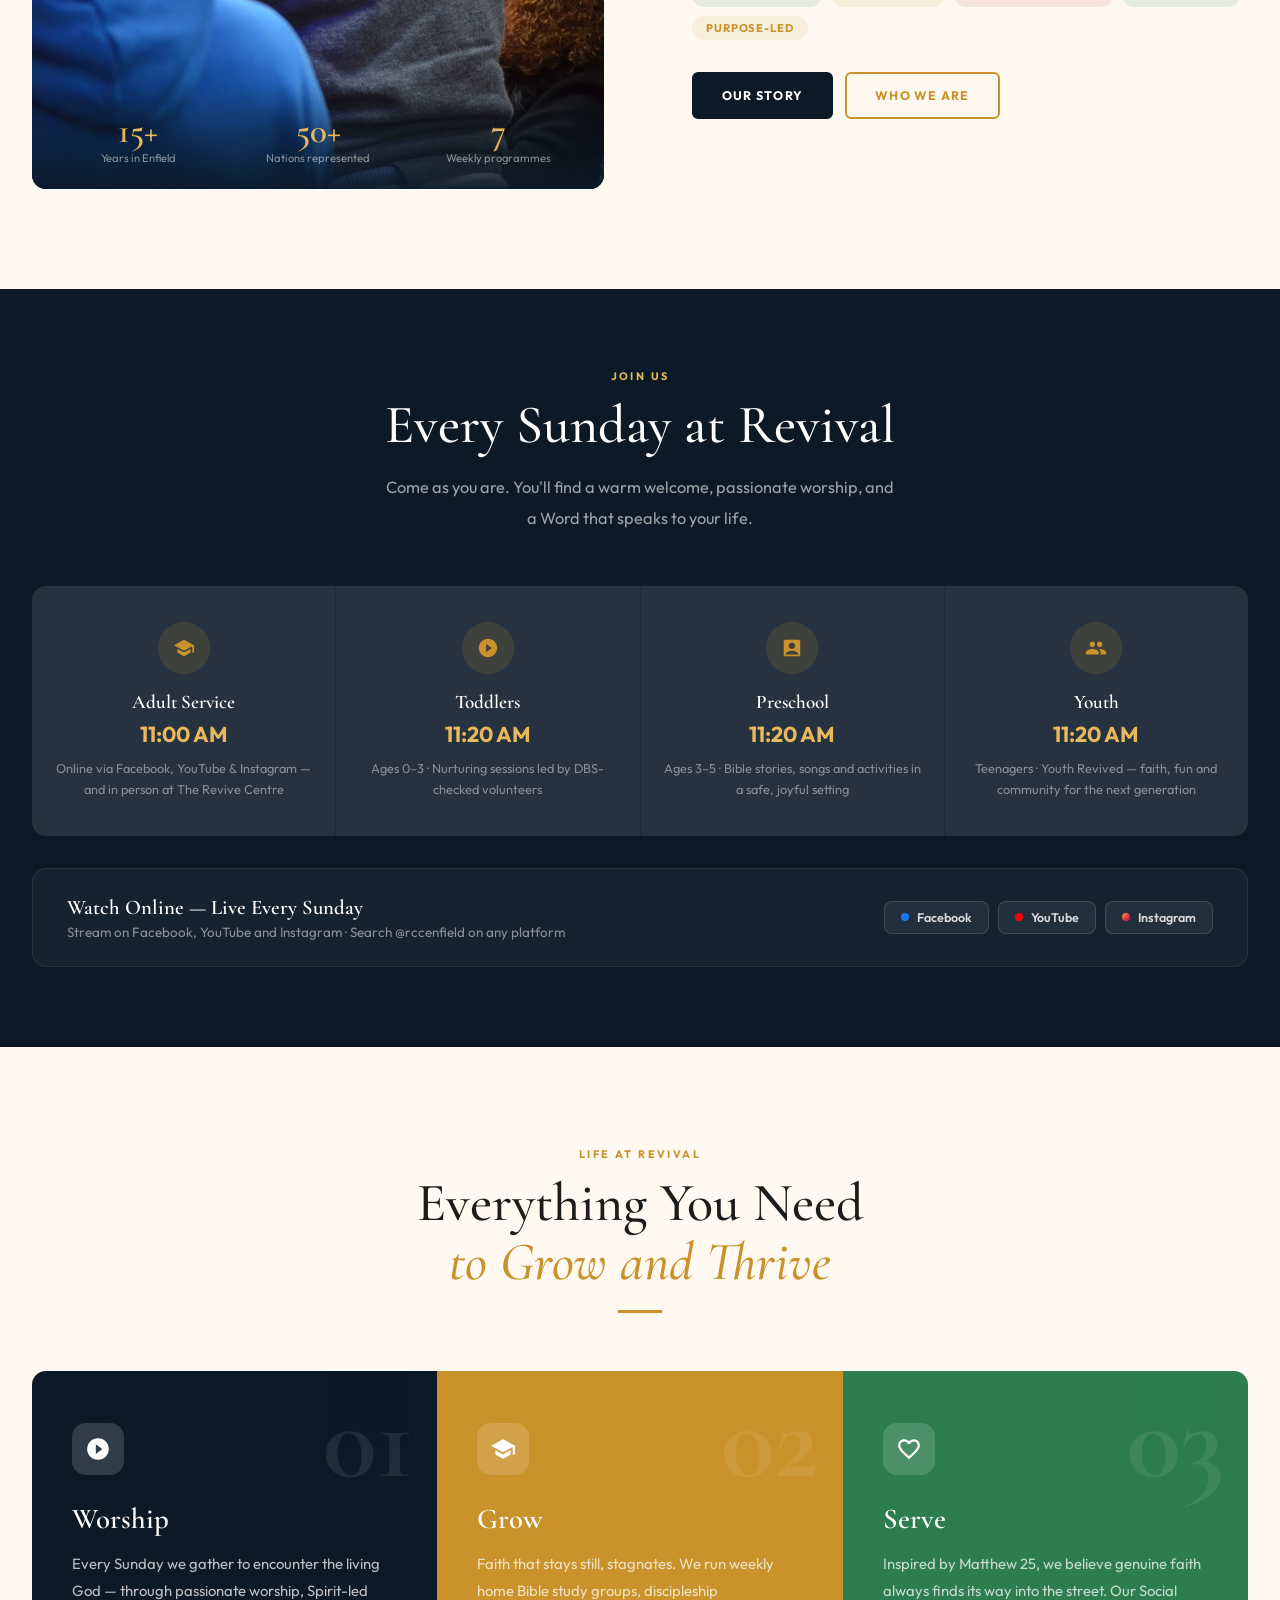
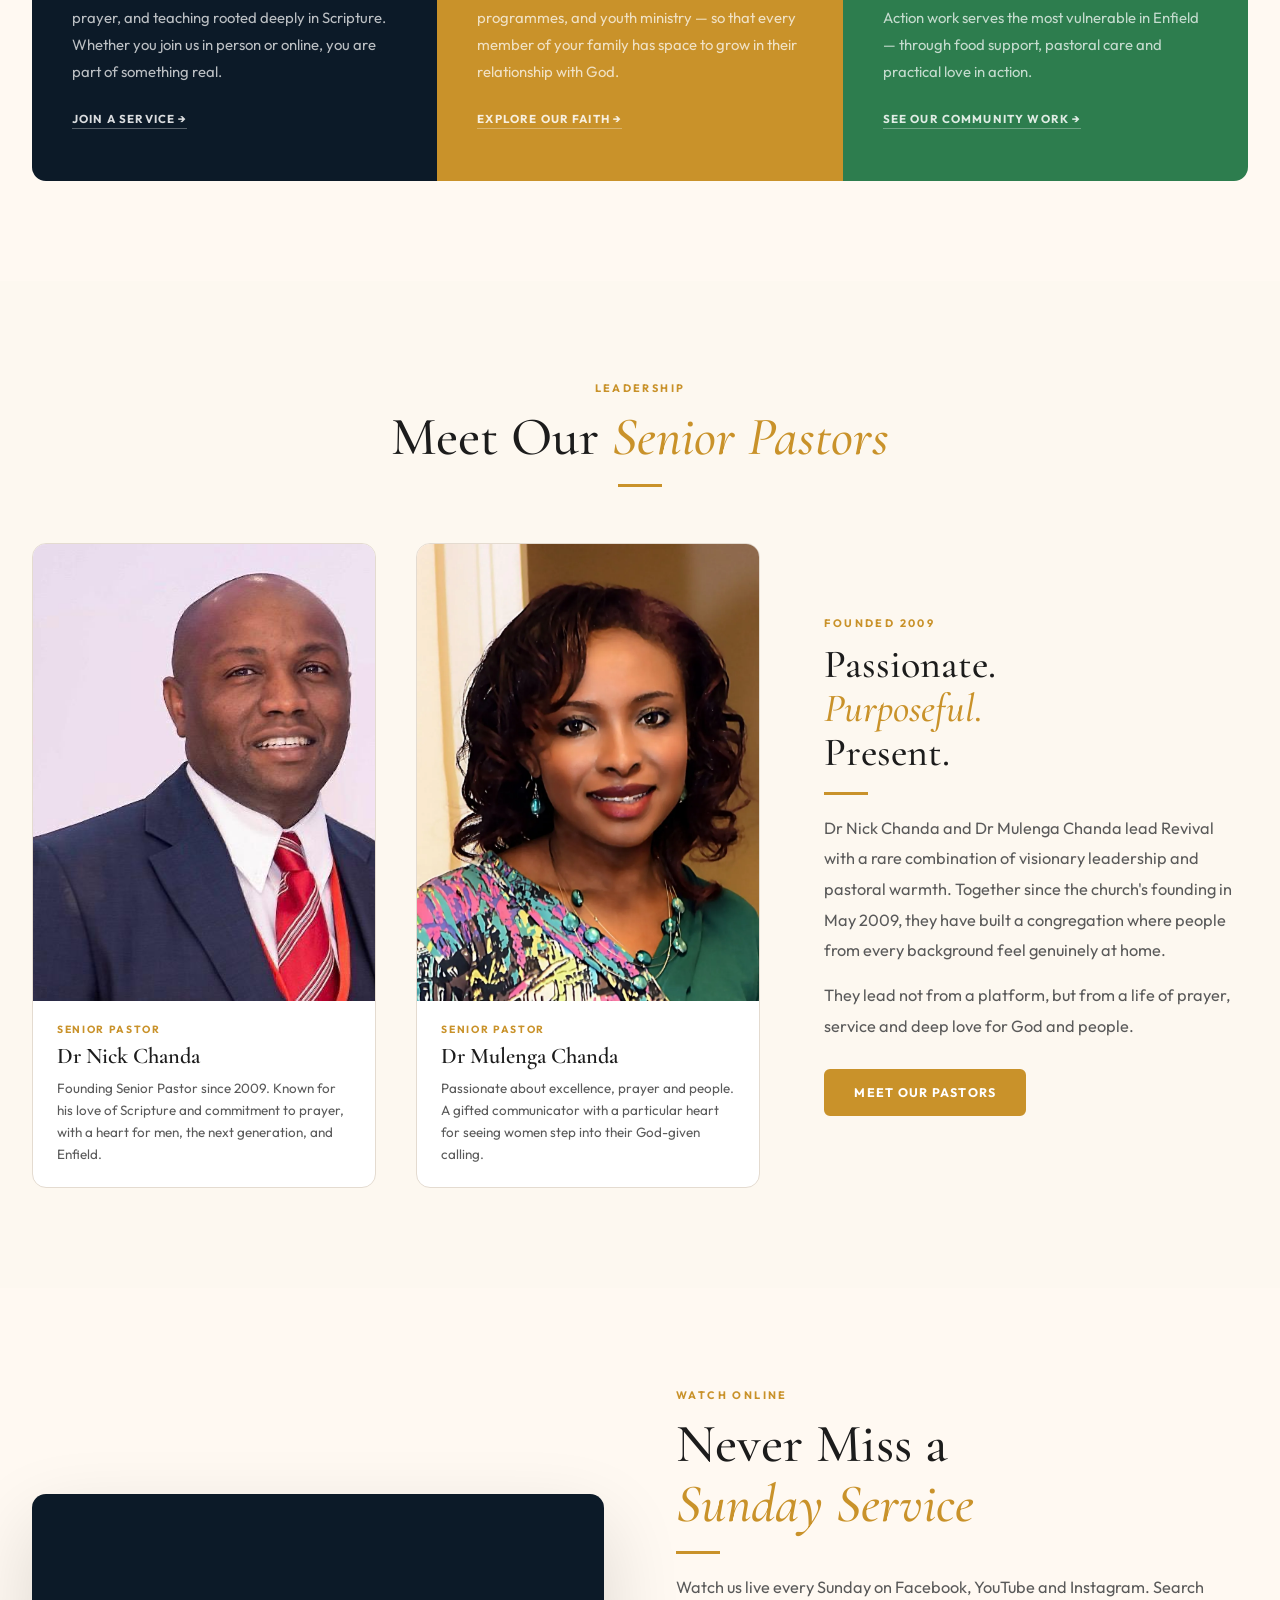
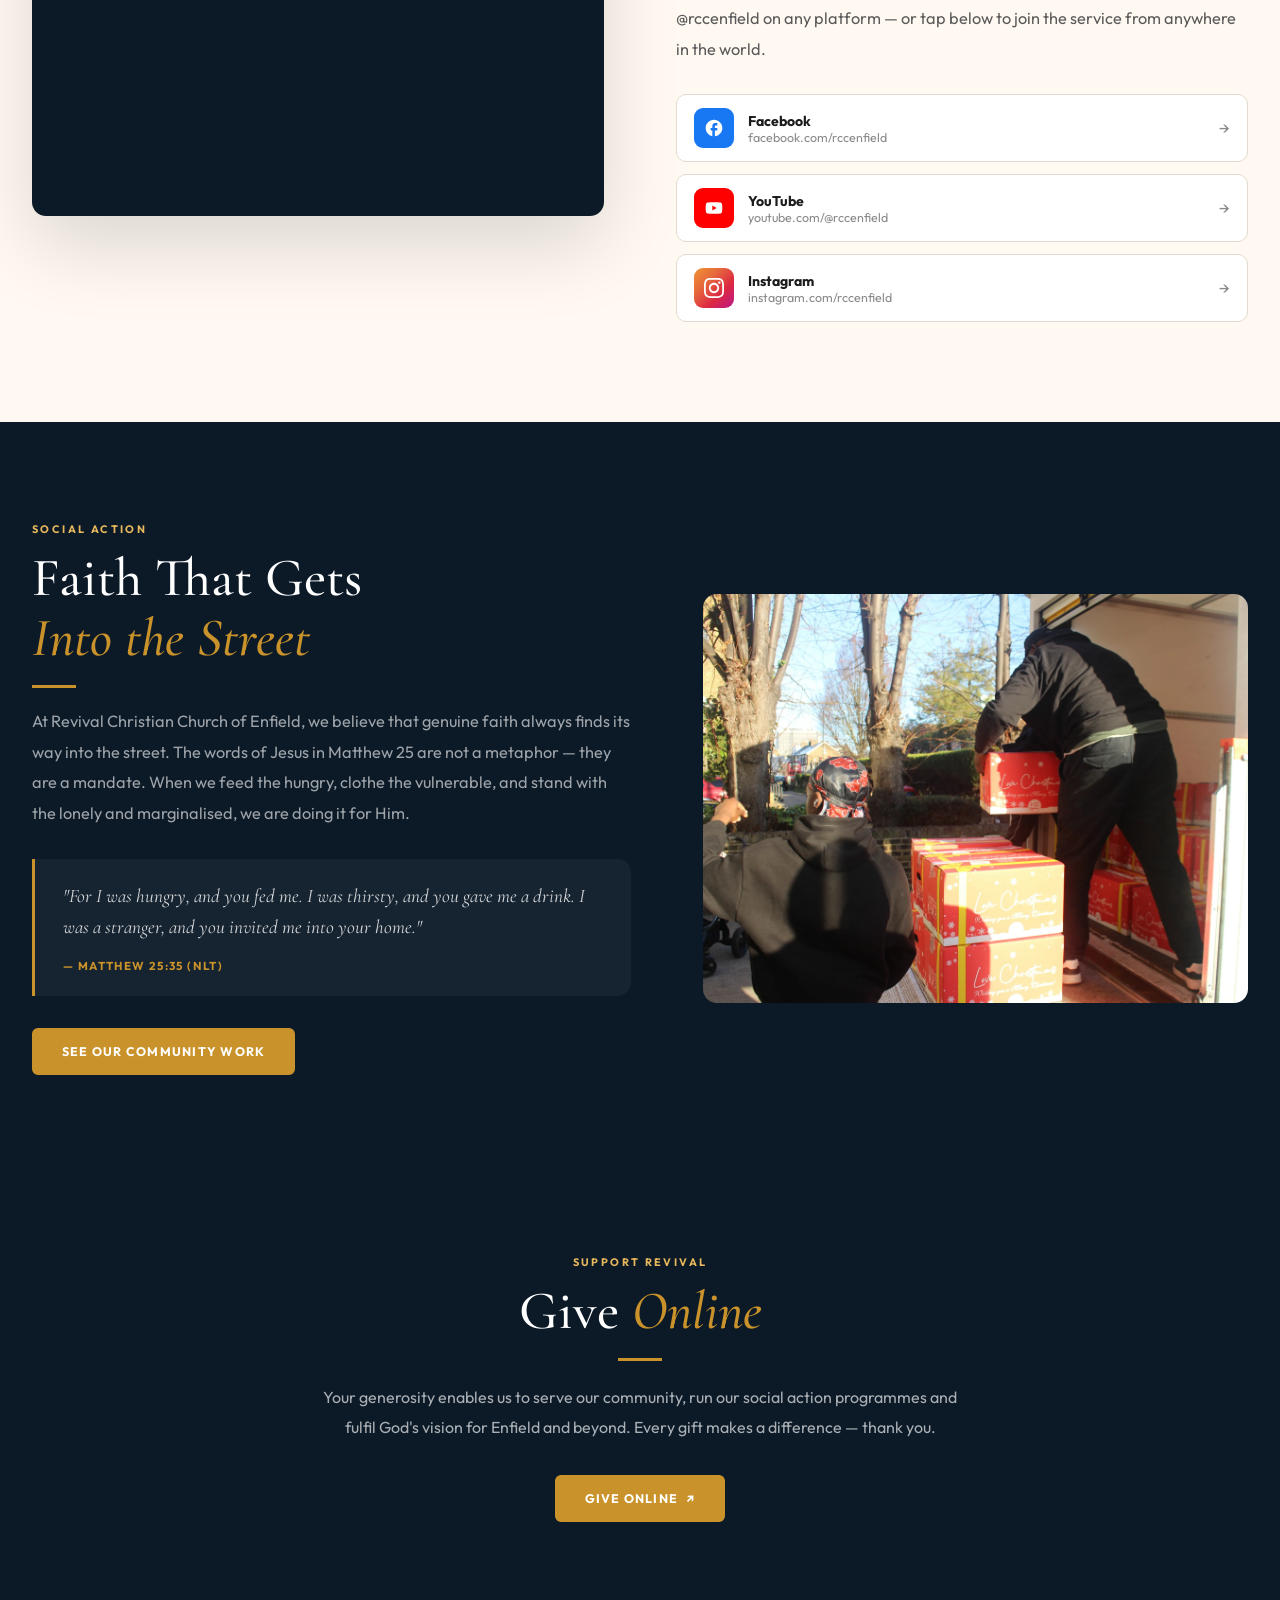
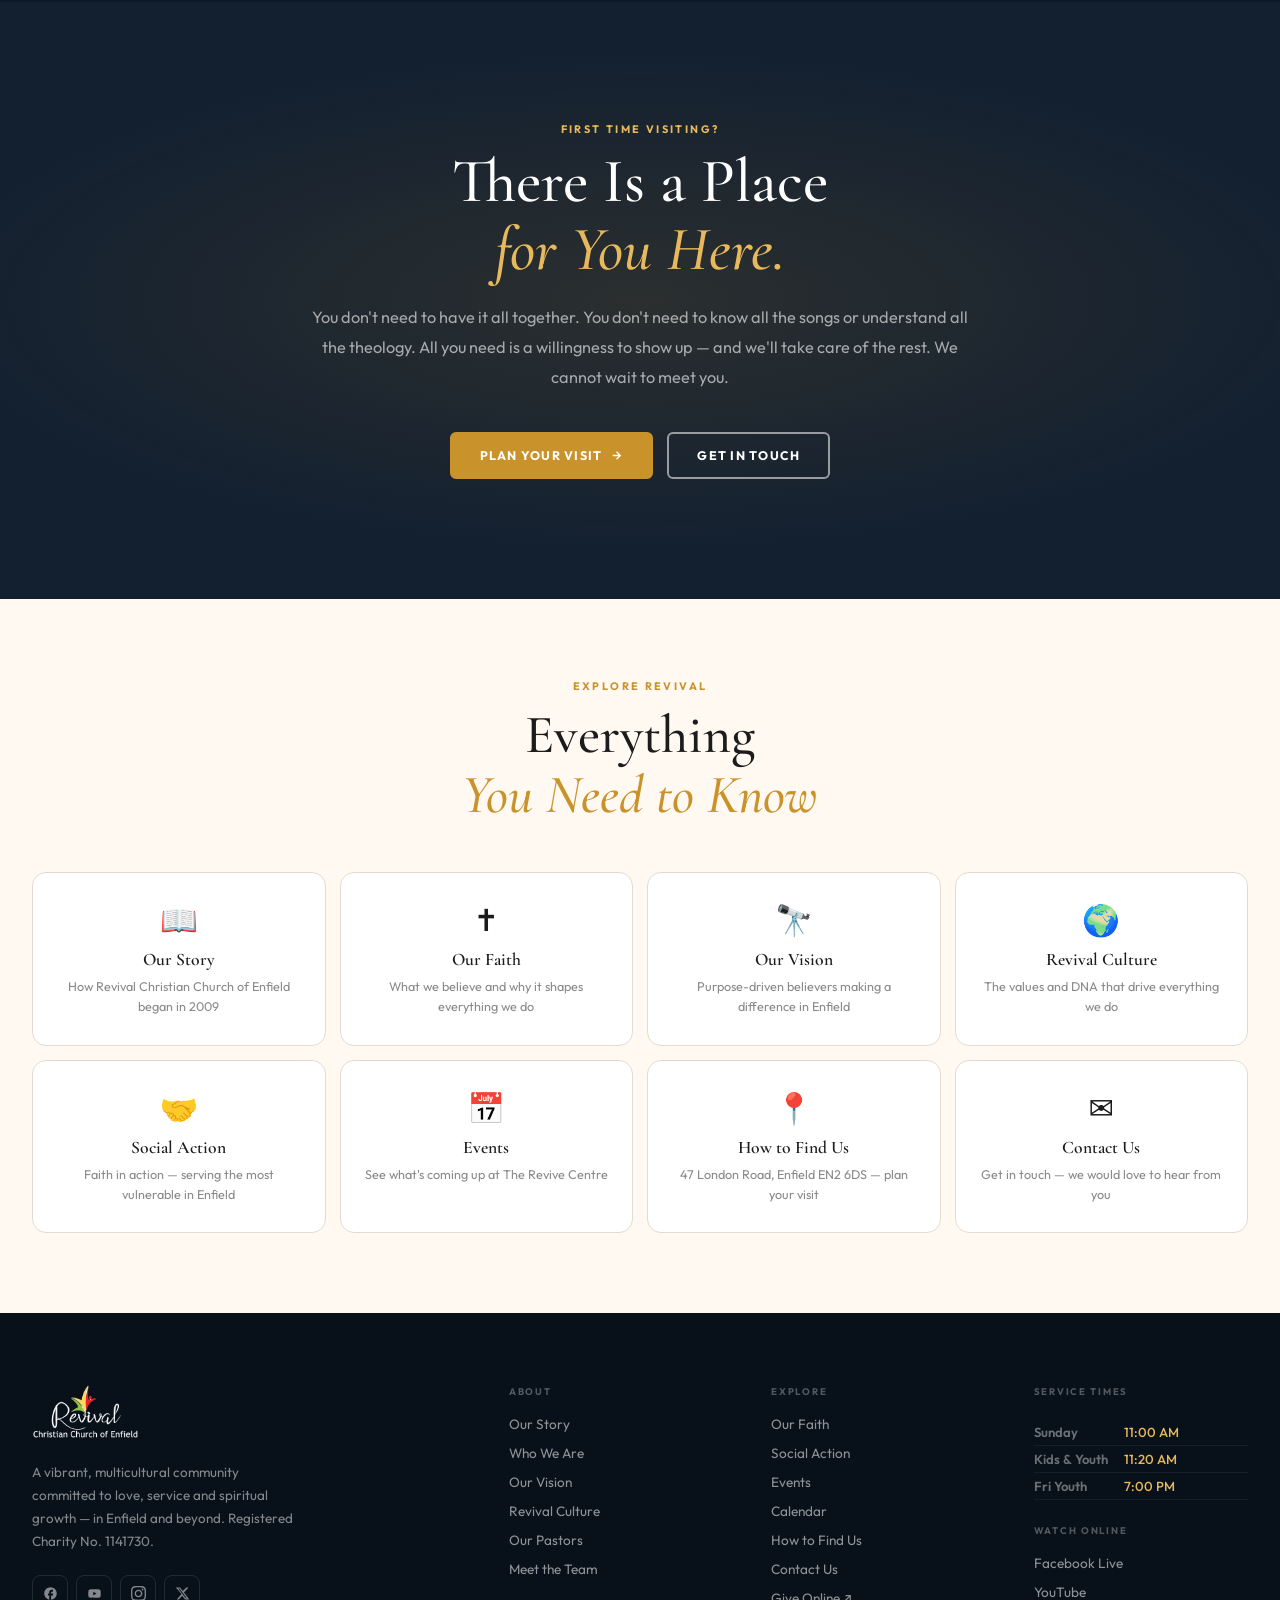
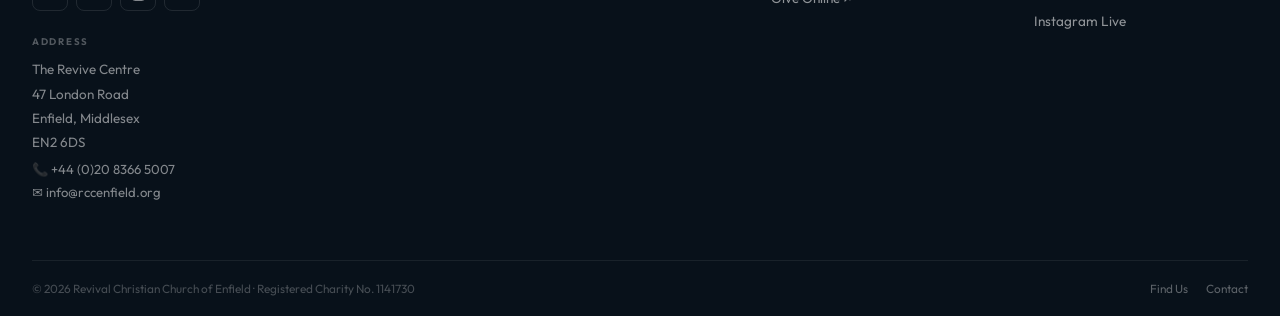
==== commit 8b77469d: "Add calendar page and added to navbar and footer on all pages" ====
--- a/index.html
+++ b/index.html
@@ -50,6 +50,7 @@
       <li class="ni"><a href="our_faith/" class="nl">Our Faith</a></li>
       <li class="ni"><a href="social_action/" class="nl">Social Action</a></li>
       <li class="ni"><a href="events/" class="nl">Events</a></li>
+      <li class="ni"><a href="calendar/" class="nl">Calendar</a></li>
       <li class="ni"><a href="how_to_find_us/" class="nl">Find Us</a></li>
       <li class="ni"><a href="contact/" class="nl">Contact</a></li>
     </ul>
@@ -79,6 +80,7 @@
   <a href="our_faith/">Our Faith</a>
   <a href="social_action/">Social Action</a>
   <a href="events/">Events</a>
+  <a href="calendar/">Calendar</a>
   <a href="how_to_find_us/">How to Find Us</a>
   <a href="contact/">Contact</a>
   <a href="https://rcce.churchsuite.com/donate/" target="_blank" rel="noopener">Give Online ↗</a>
@@ -523,6 +525,7 @@
         <li><a href="our_faith/">Our Faith</a></li>
         <li><a href="social_action/">Social Action</a></li>
         <li><a href="events/">Events</a></li>
+        <li><a href="calendar/">Calendar</a></li>
         <li><a href="how_to_find_us/">How to Find Us</a></li>
         <li><a href="contact/">Contact Us</a></li>
         <li><a href="https://rcce.churchsuite.com/donate/" target="_blank" rel="noopener">Give Online ↗</a></li>
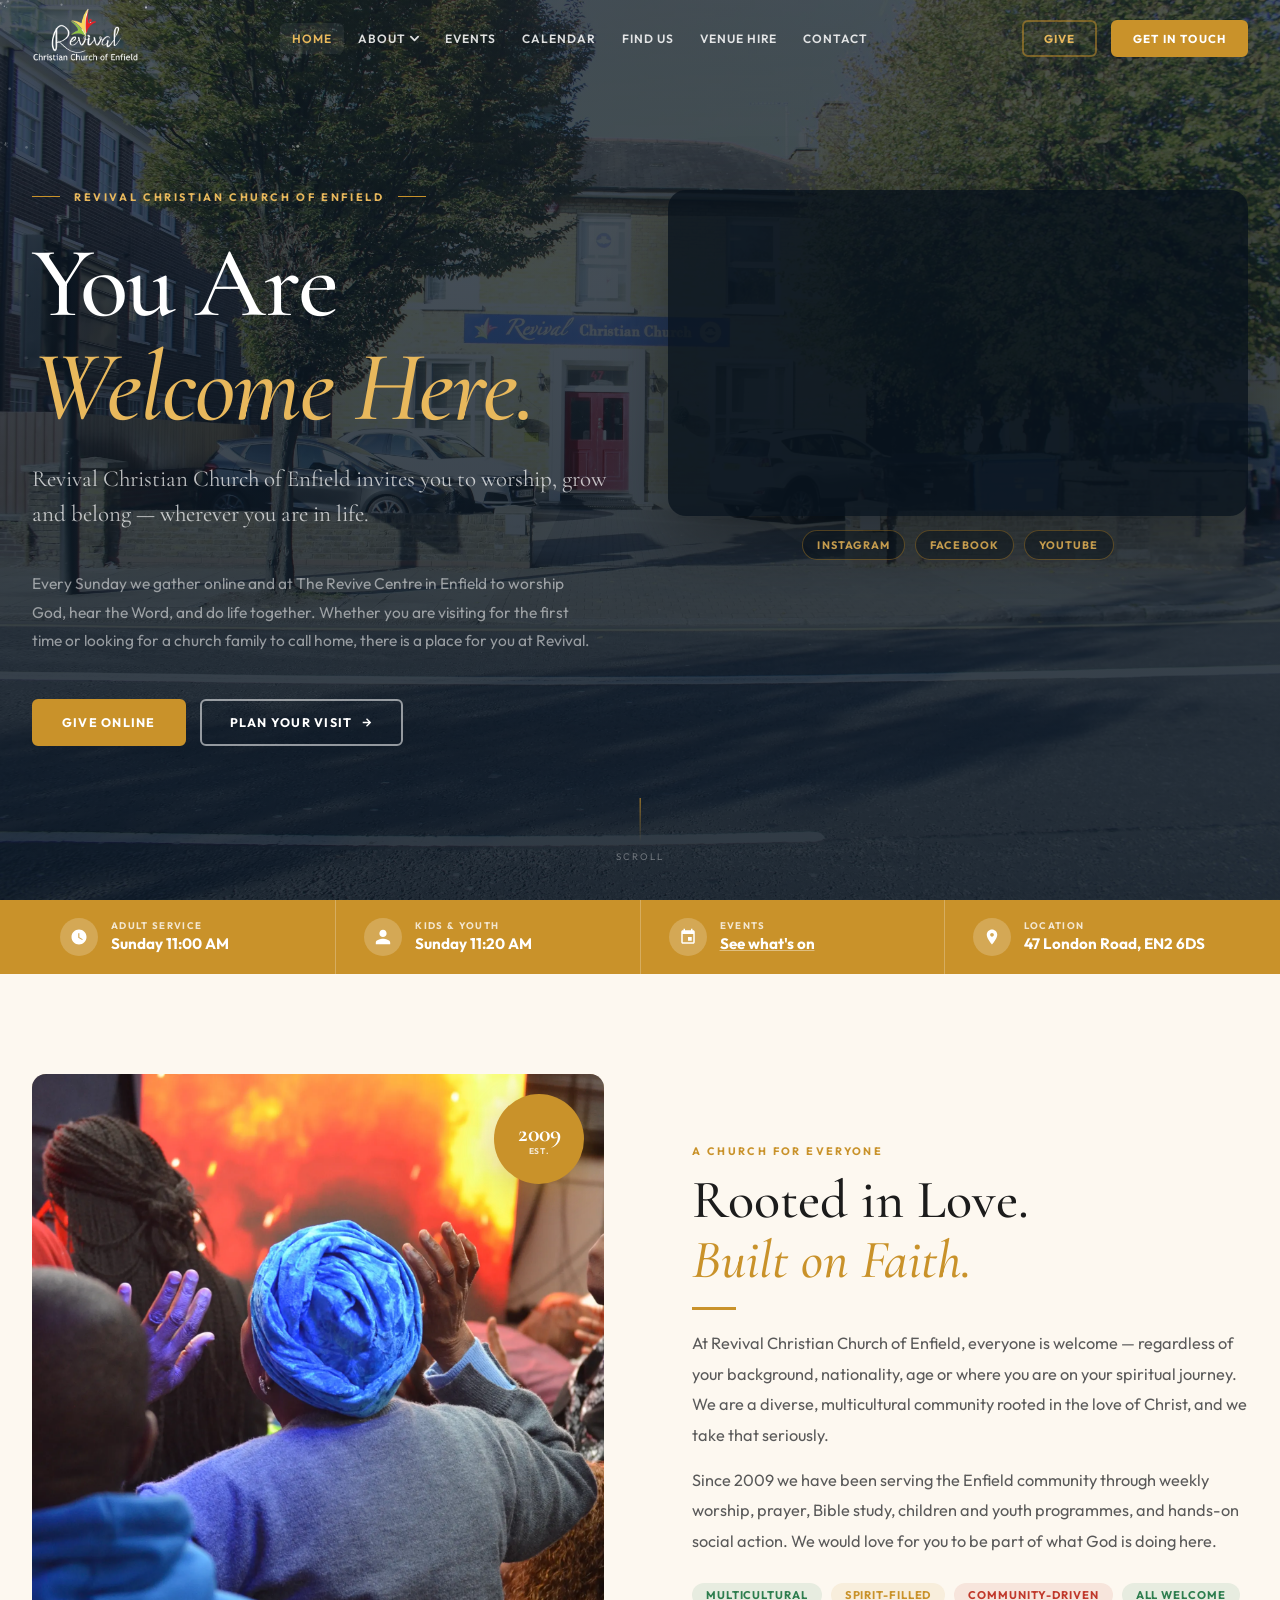
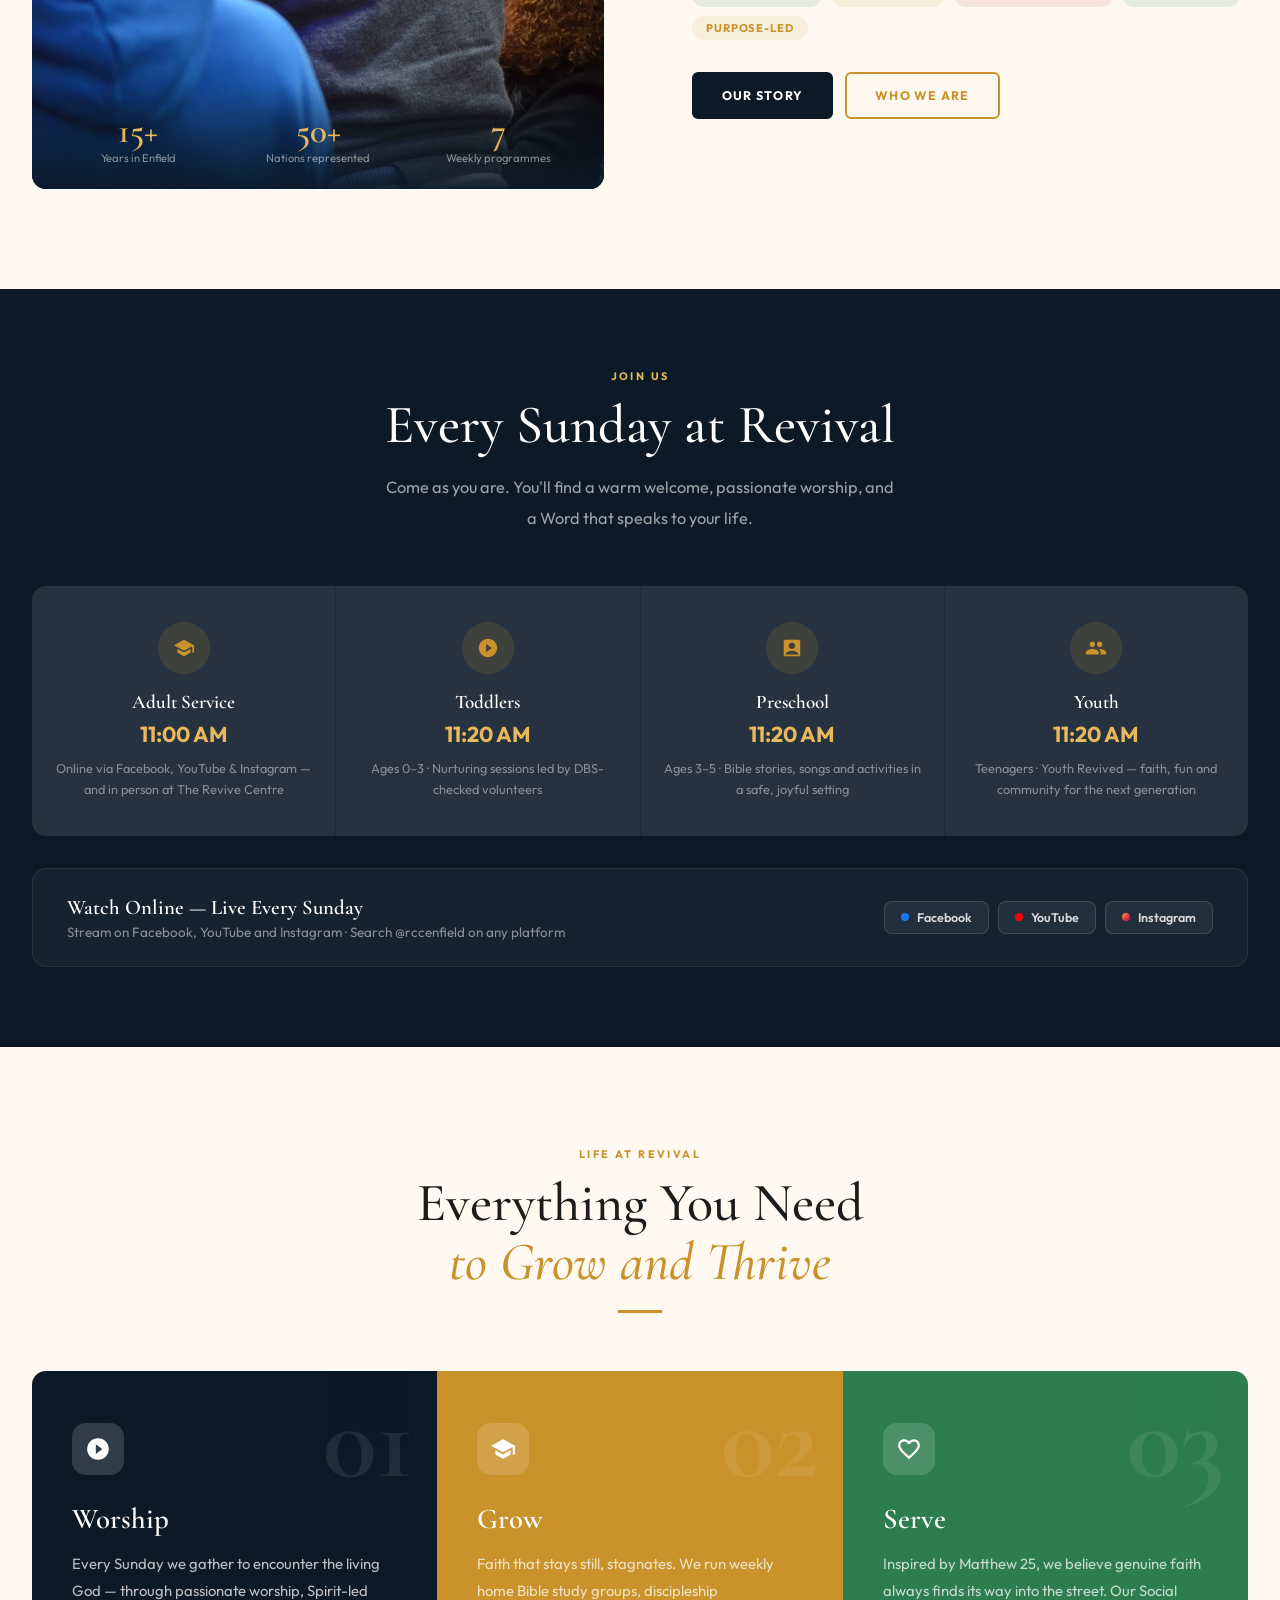
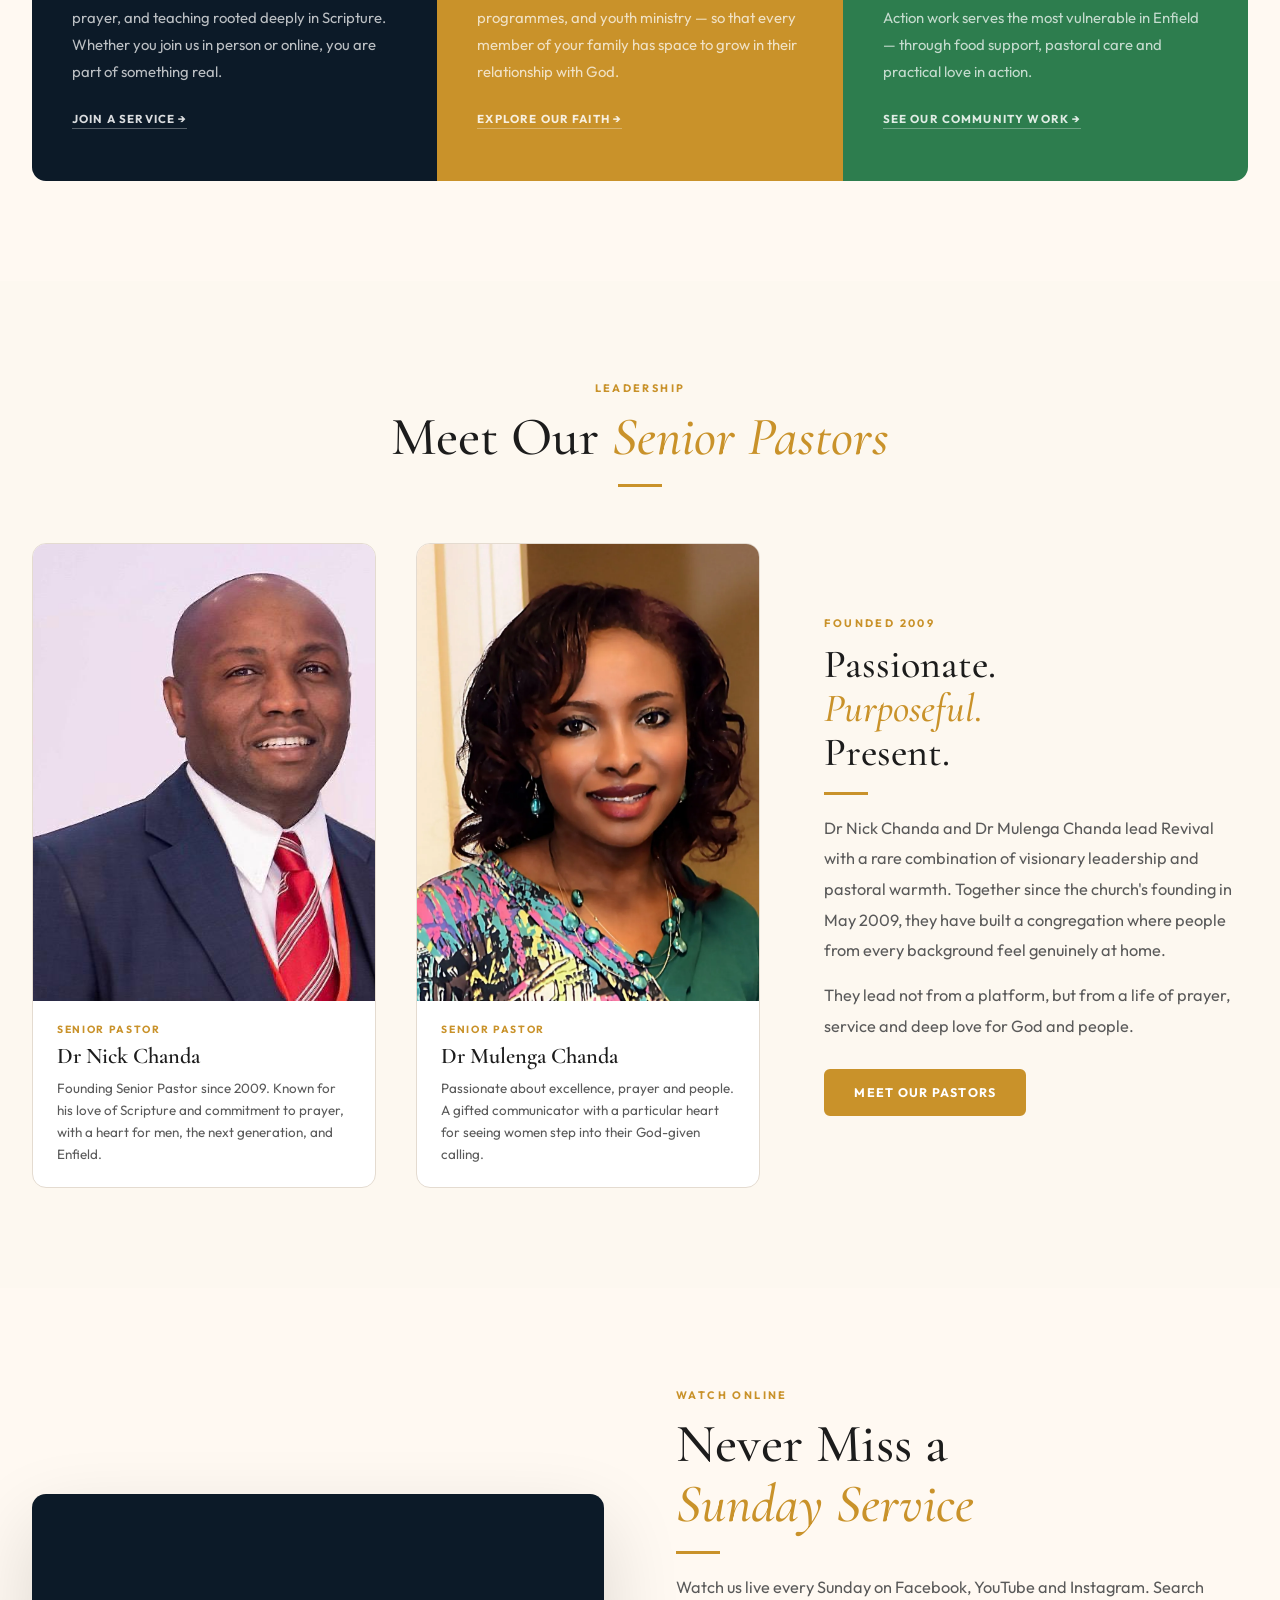
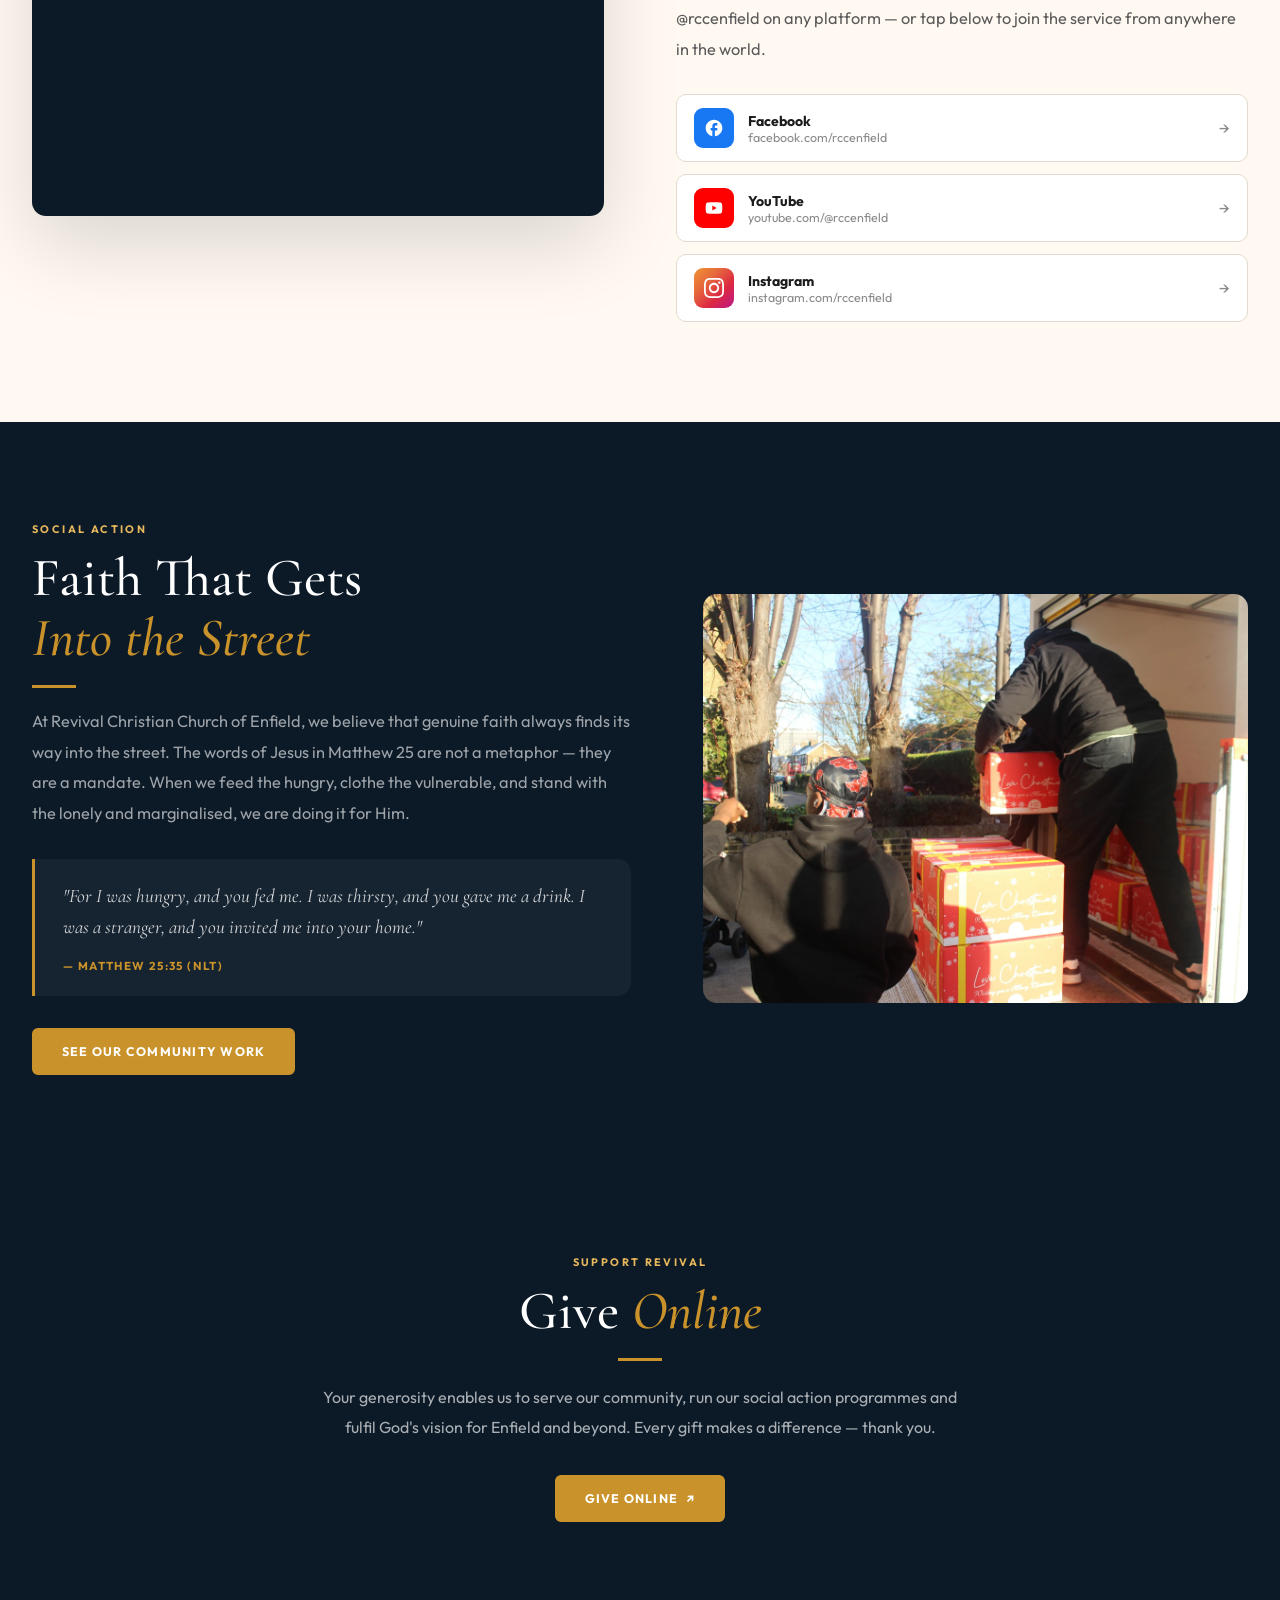
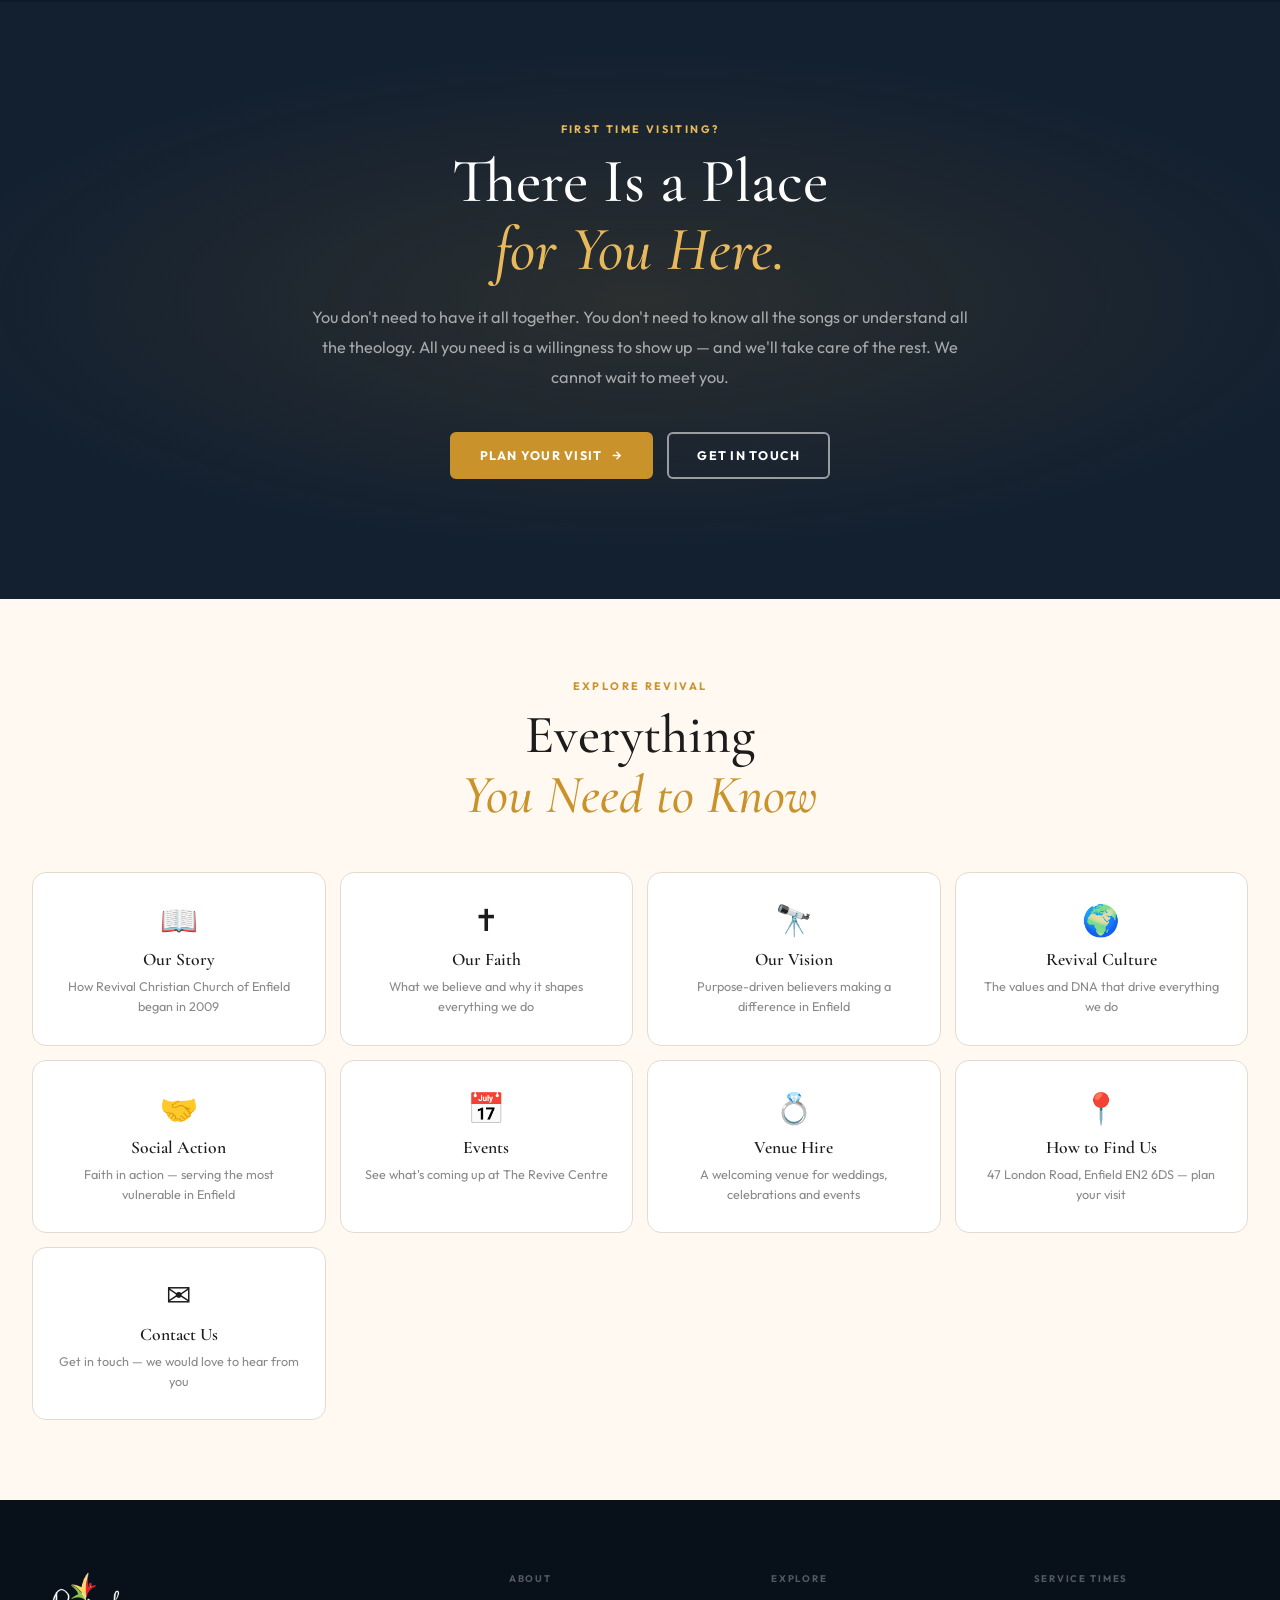
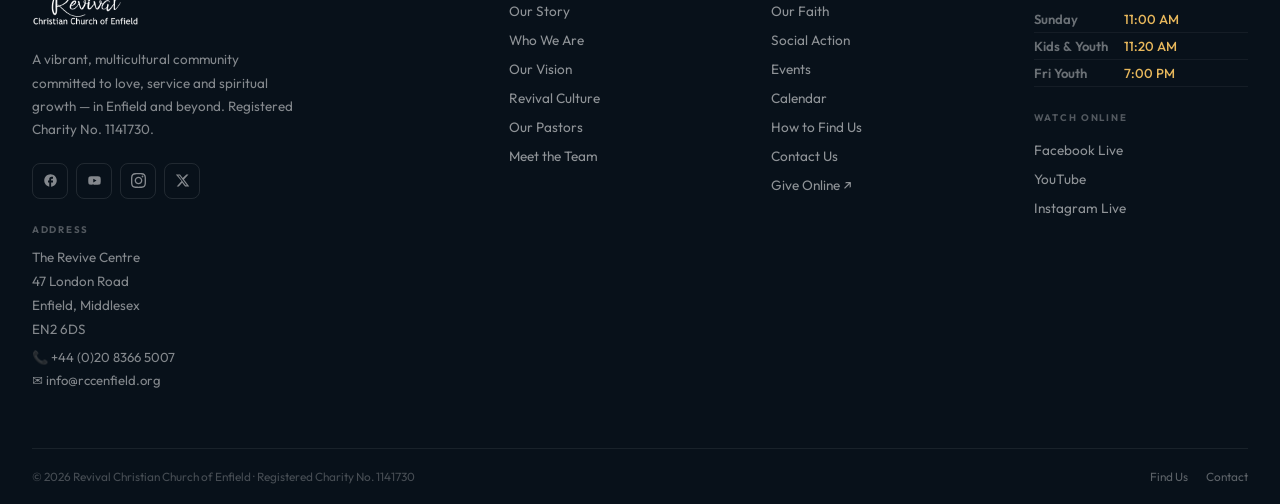
==== commit 53554b50: "added venue hire page" ====
--- a/index.html
+++ b/index.html
@@ -42,16 +42,17 @@
           <a href="who_we_are/" role="menuitem">Who We Are</a>
           <a href="our_vision/" role="menuitem">Our Vision</a>
           <a href="culture/" role="menuitem">Revival Culture</a>
+          <a href="our_faith/" role="menuitem">Our Faith</a>
+          <a href="social_action/" role="menuitem">Social Action</a>
           <div class="dd"></div>
           <a href="our_pastors/" role="menuitem">Our Pastors</a>
           <a href="our_workforce/" role="menuitem">Meet the Team</a>
         </div>
       </li>
-      <li class="ni"><a href="our_faith/" class="nl">Our Faith</a></li>
-      <li class="ni"><a href="social_action/" class="nl">Social Action</a></li>
       <li class="ni"><a href="events/" class="nl">Events</a></li>
       <li class="ni"><a href="calendar/" class="nl">Calendar</a></li>
       <li class="ni"><a href="how_to_find_us/" class="nl">Find Us</a></li>
+      <li class="ni"><a href="venue_hire/" class="nl">Venue Hire</a></li>
       <li class="ni"><a href="contact/" class="nl">Contact</a></li>
     </ul>
 
@@ -74,14 +75,15 @@
   <a href="who_we_are/">Who We Are</a>
   <a href="our_vision/">Our Vision</a>
   <a href="culture/">Revival Culture</a>
+  <a href="our_faith/">Our Faith</a>
+  <a href="social_action/">Social Action</a>
   <a href="our_pastors/">Our Pastors</a>
   <a href="our_workforce/">Meet the Team</a>
   <span class="mob-sec">Explore</span>
-  <a href="our_faith/">Our Faith</a>
-  <a href="social_action/">Social Action</a>
   <a href="events/">Events</a>
   <a href="calendar/">Calendar</a>
   <a href="how_to_find_us/">How to Find Us</a>
+  <a href="venue_hire/">Venue Hire</a>
   <a href="contact/">Contact</a>
   <a href="https://rcce.churchsuite.com/donate/" target="_blank" rel="noopener">Give Online ↗</a>
   <a href="contact/" class="mob-cta">Get in Touch →</a>
@@ -481,6 +483,7 @@
       <a href="culture/" class="qlc"><span class="ql-em">🌍</span><div class="ql-title">Revival Culture</div><div class="ql-desc">The values and DNA that drive everything we do</div></a>
       <a href="social_action/" class="qlc"><span class="ql-em">🤝</span><div class="ql-title">Social Action</div><div class="ql-desc">Faith in action — serving the most vulnerable in Enfield</div></a>
       <a href="events/" class="qlc"><span class="ql-em">📅</span><div class="ql-title">Events</div><div class="ql-desc">See what's coming up at The Revive Centre</div></a>
+      <a href="venue_hire/" class="qlc"><span class="ql-em">💍</span><div class="ql-title">Venue Hire</div><div class="ql-desc">A welcoming venue for weddings, celebrations and events</div></a>
       <a href="how_to_find_us/" class="qlc"><span class="ql-em">📍</span><div class="ql-title">How to Find Us</div><div class="ql-desc">47 London Road, Enfield EN2 6DS — plan your visit</div></a>
       <a href="contact/" class="qlc"><span class="ql-em">✉️</span><div class="ql-title">Contact Us</div><div class="ql-desc">Get in touch — we would love to hear from you</div></a>
     </div>
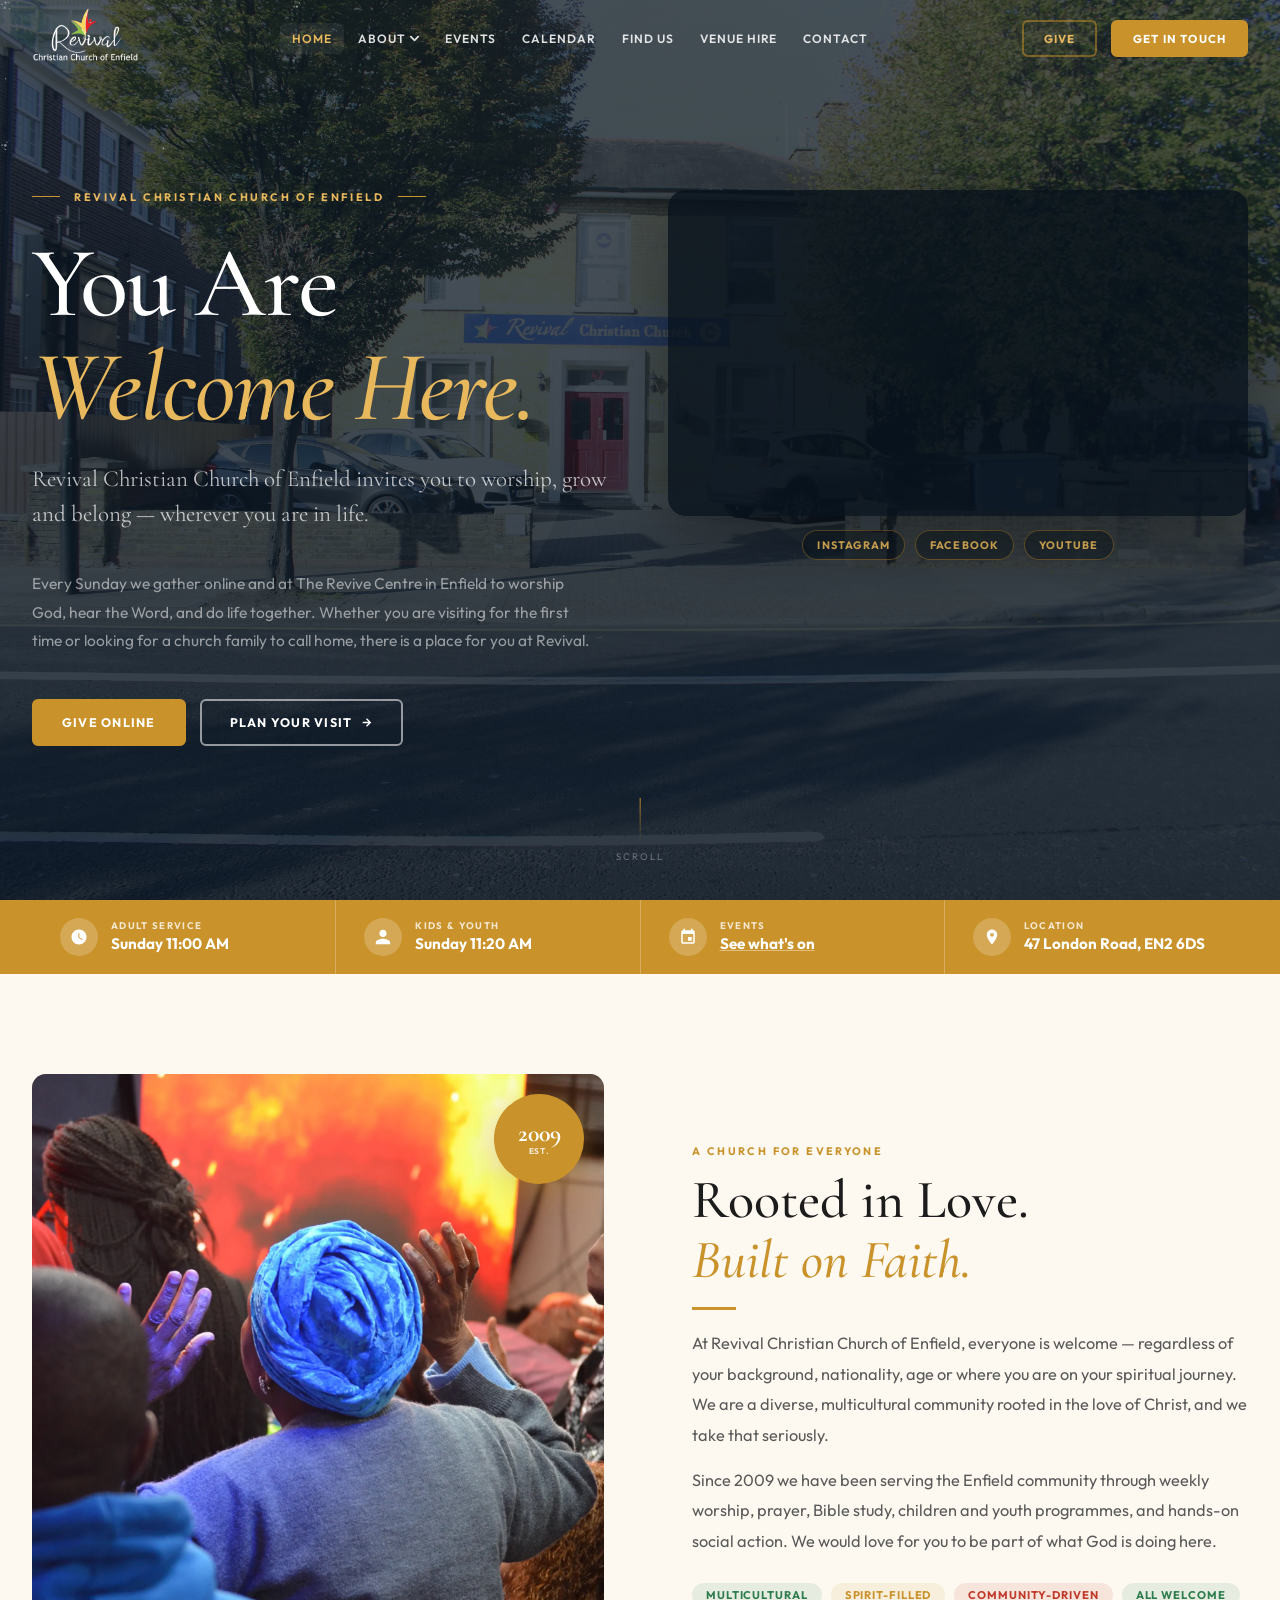
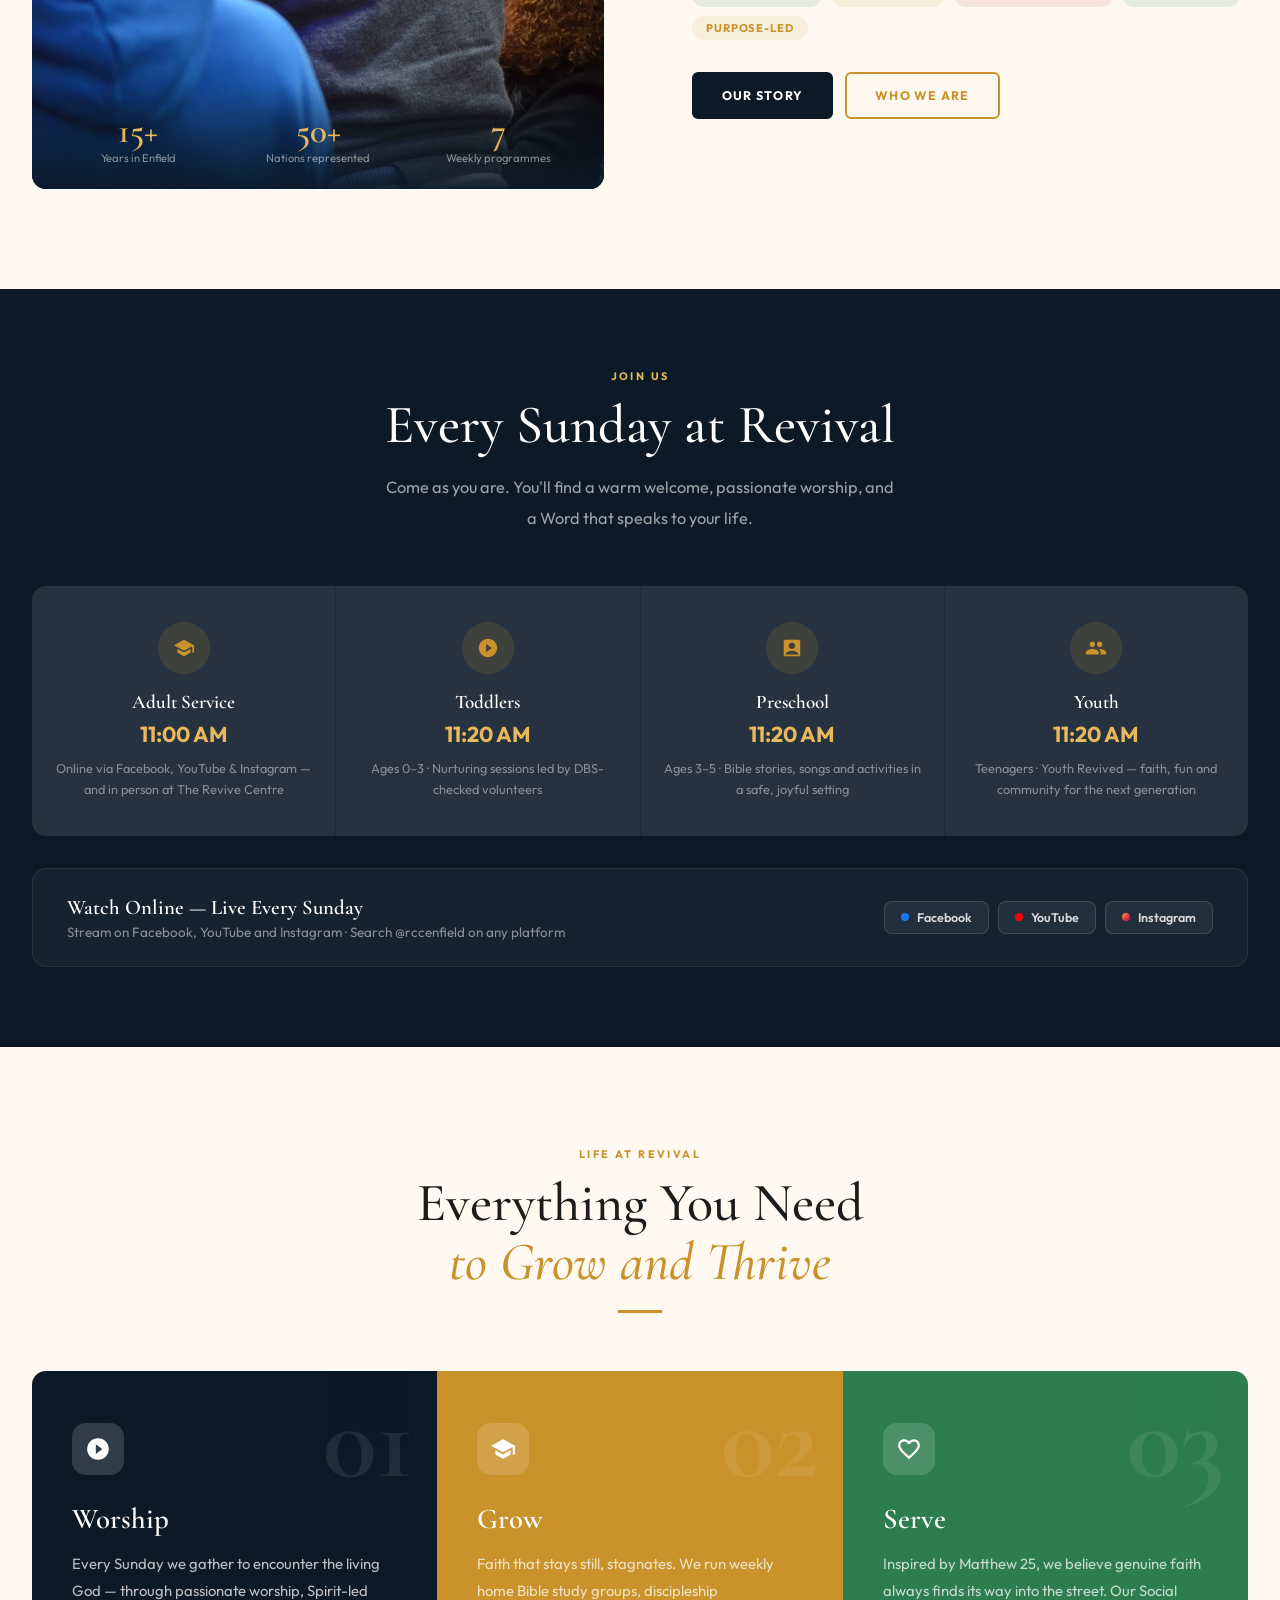
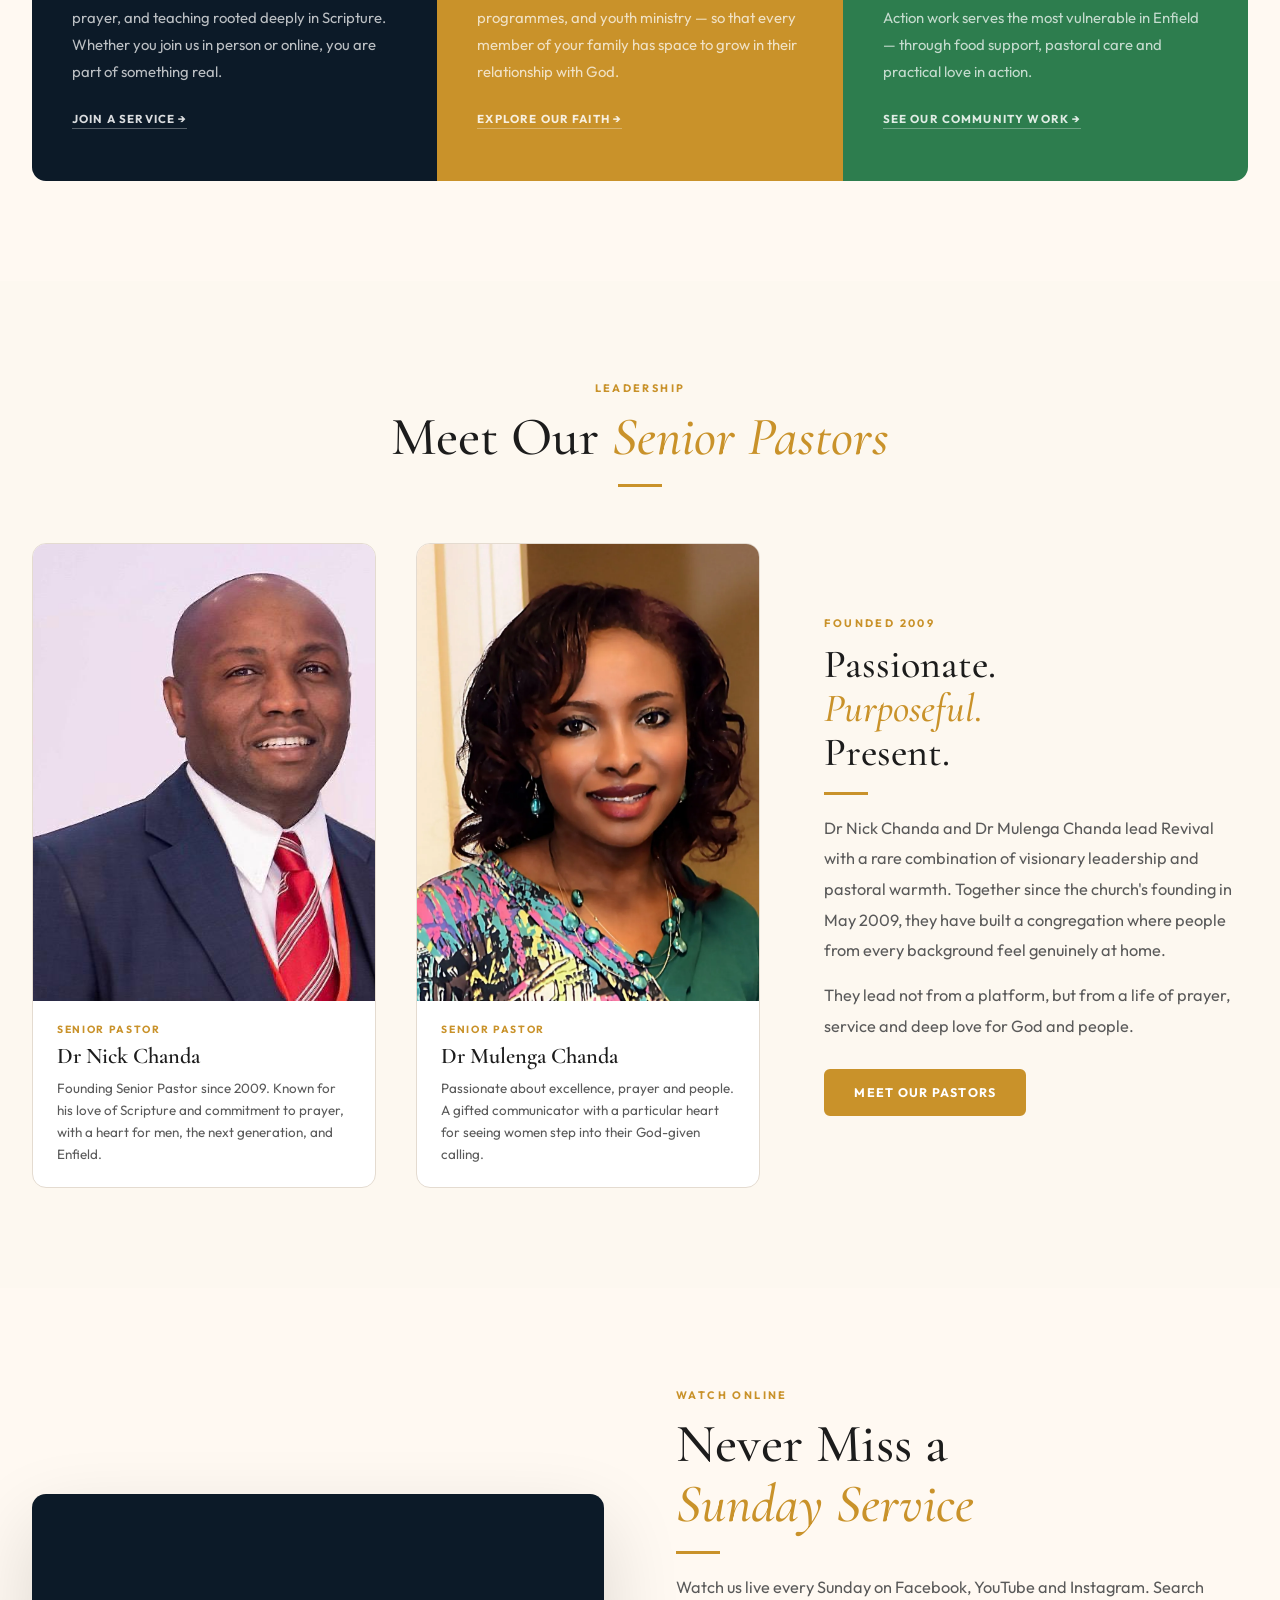
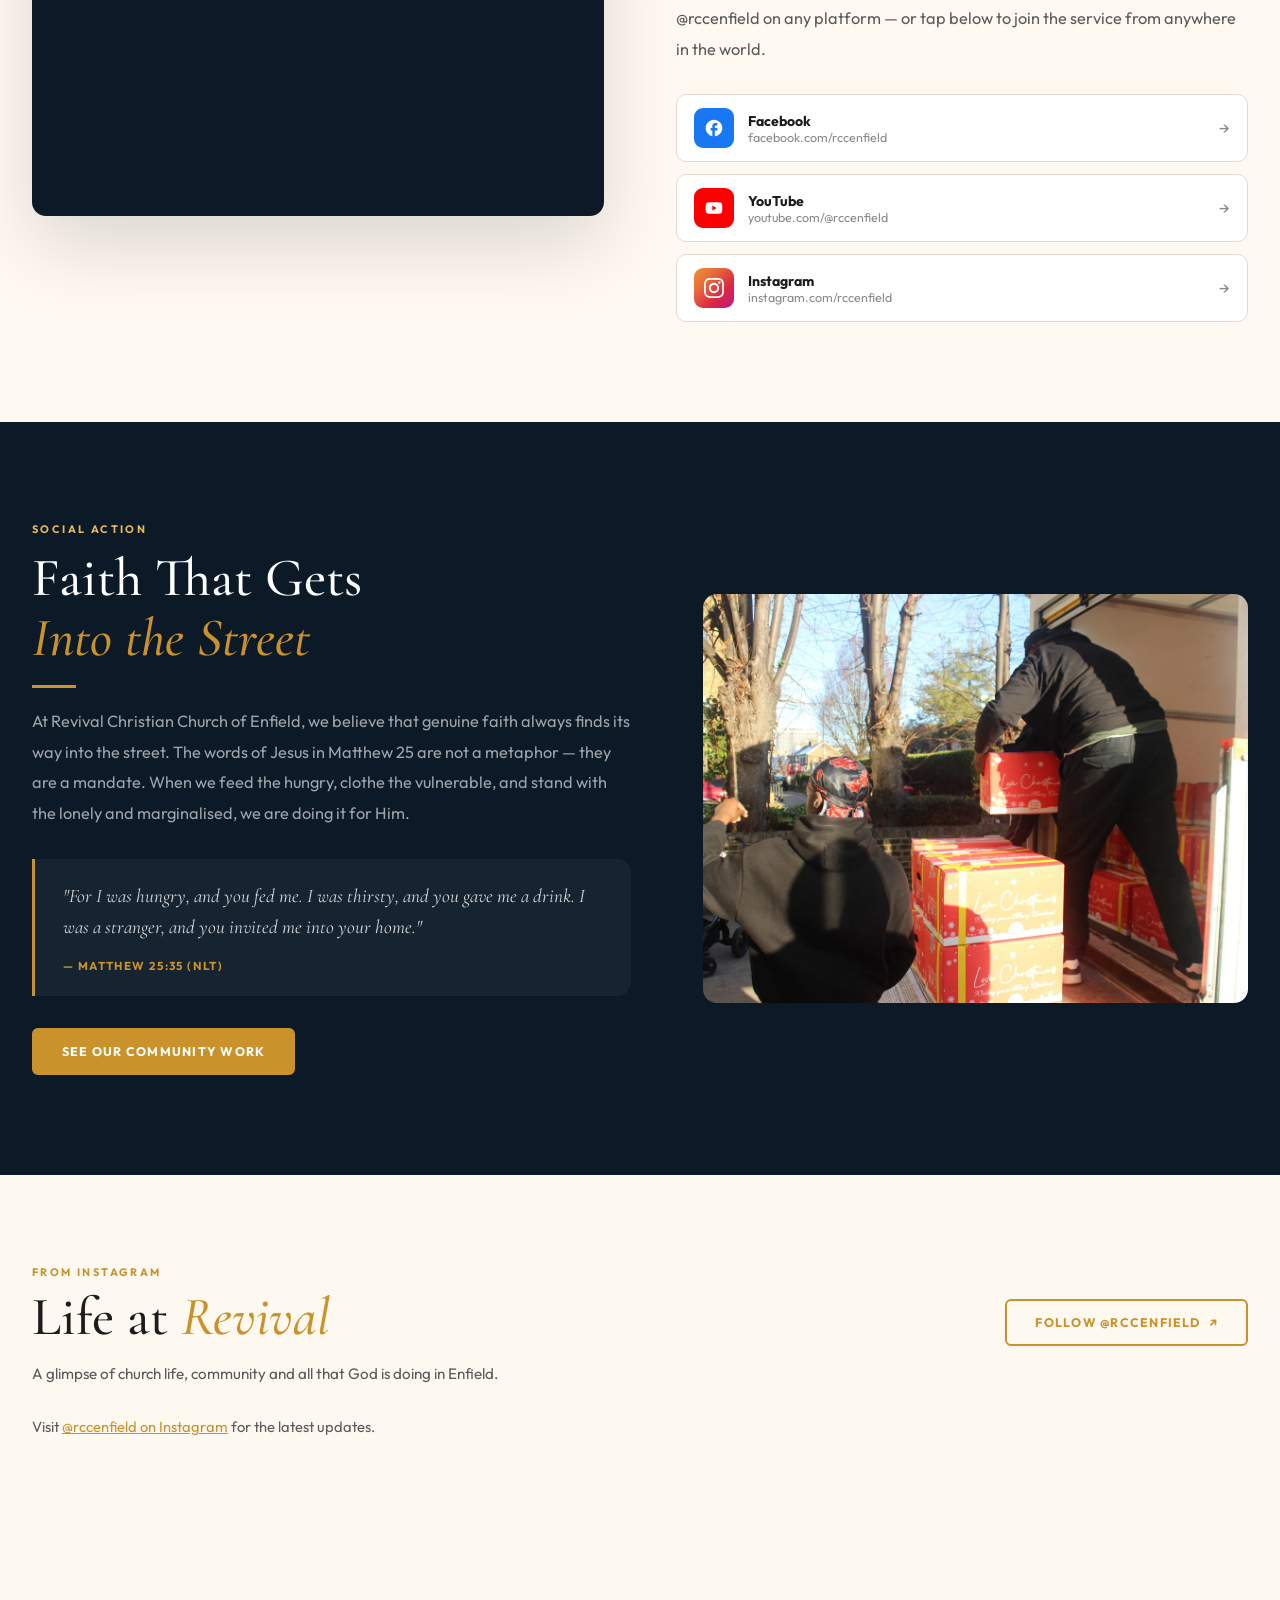
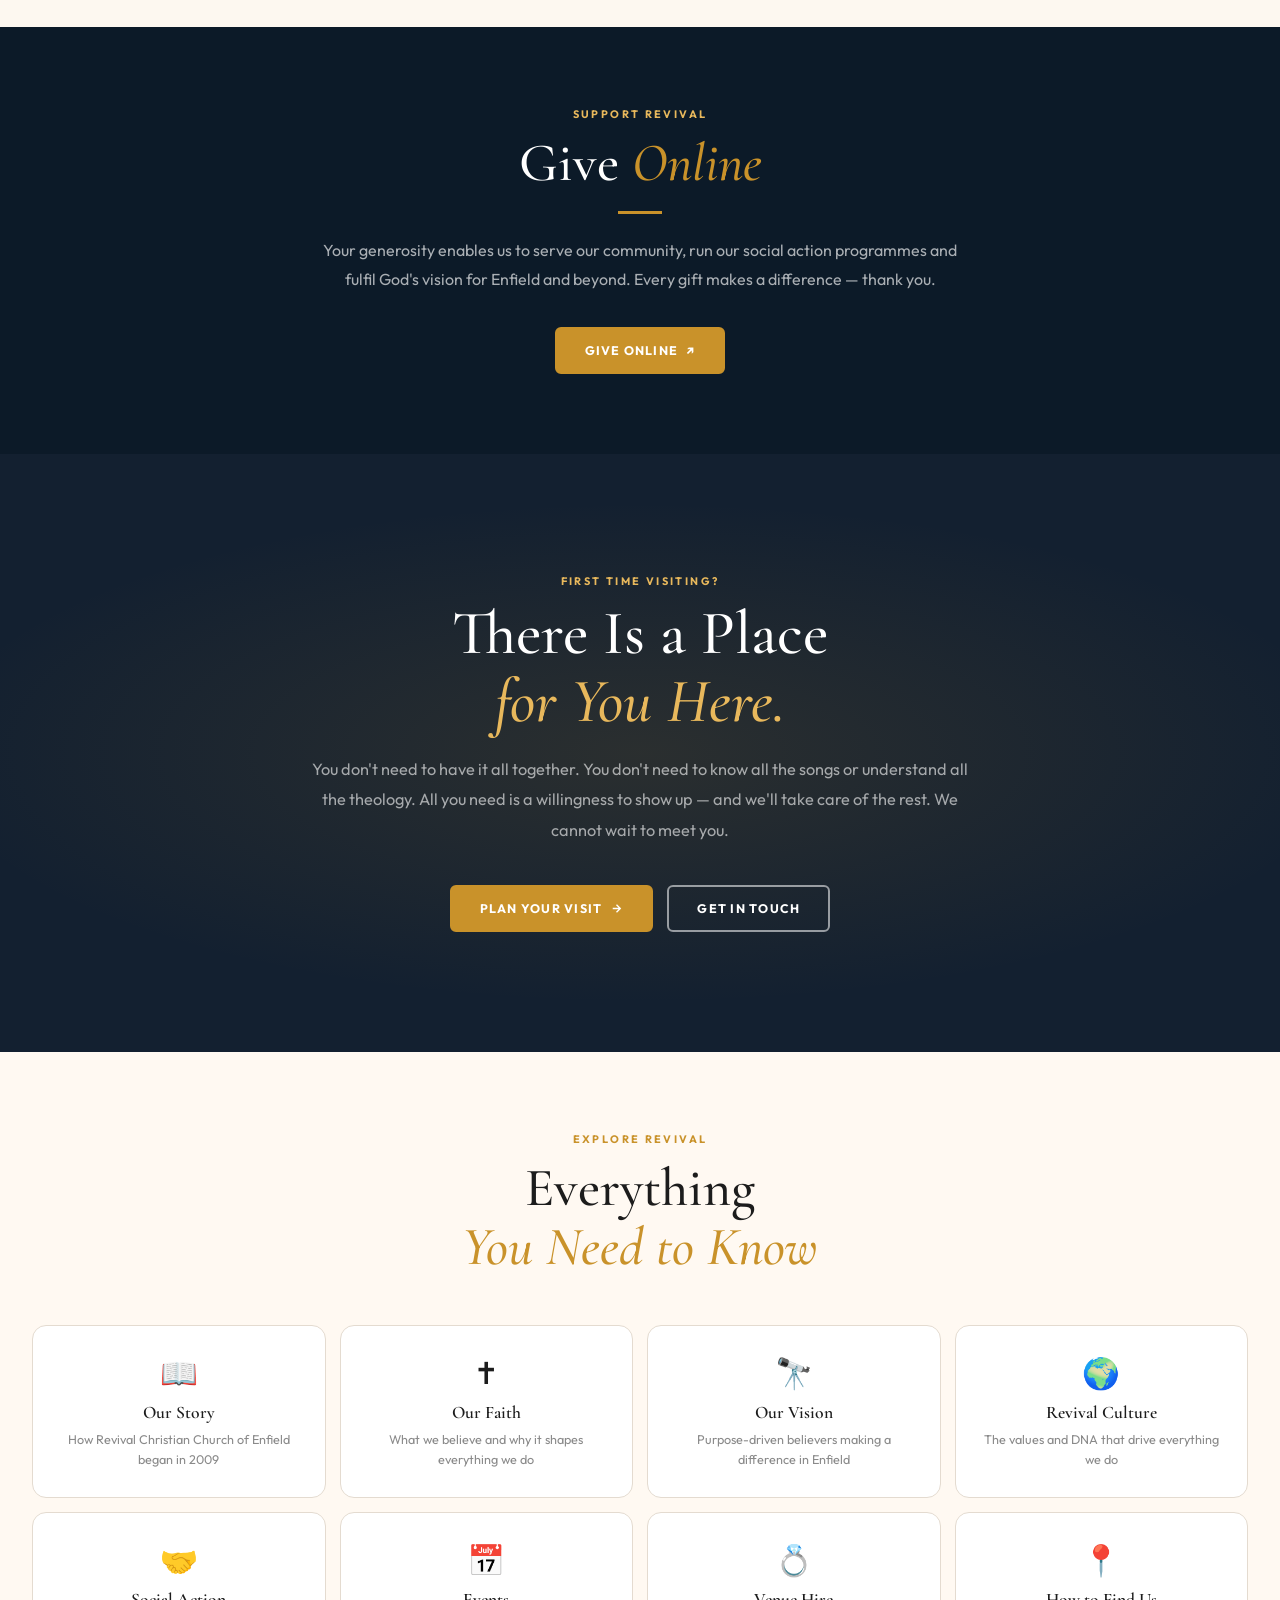
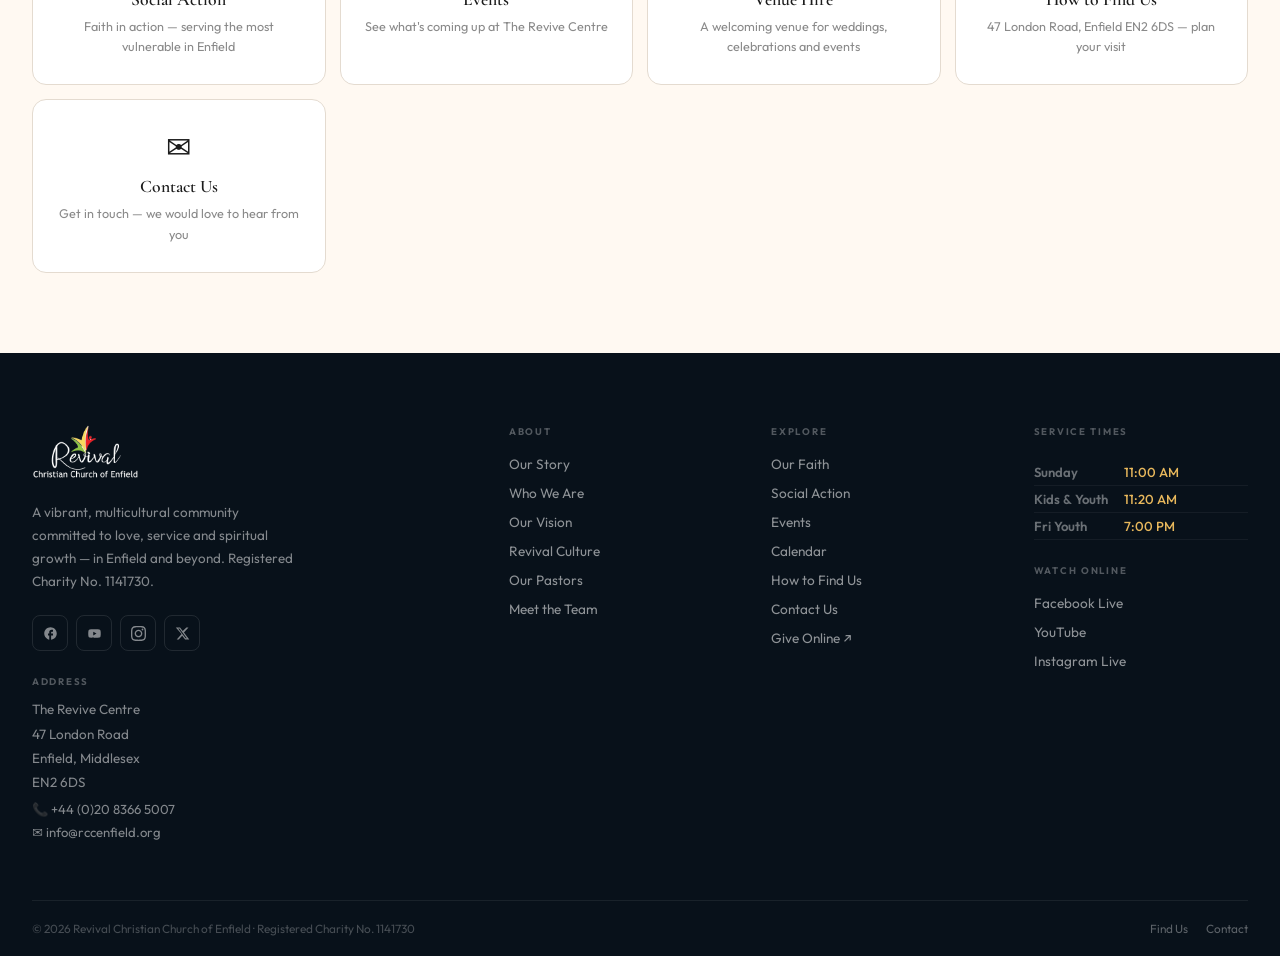
==== commit 3b0da6c9: "Added instagram grid feed on homepage" ====
--- a/index.html
+++ b/index.html
@@ -438,6 +438,23 @@
         -->
         <img src="/assets/img/community/cloj.webp" alt="RCCE community outreach" style="width:100%;height:100%;object-fit:cover;position:absolute;inset:0;">
       </div>
+    </div>
+  </div>
+</section>
+
+<!-- ════════════ INSTAGRAM ════════════ -->
+<section class="instagram-feed" aria-labelledby="instagram-h">
+  <div class="sec-in">
+    <div class="instagram-head">
+      <div>
+        <p class="ey">From Instagram</p>
+        <h2 class="st" id="instagram-h">Life at <em>Revival</em></h2>
+      </div>
+      <a href="https://instagram.com/rccenfield" target="_blank" rel="noopener" class="btn bgo">Follow @rccenfield <span aria-hidden="true">↗</span></a>
+    </div>
+    <p class="instagram-intro">A glimpse of church life, community and all that God is doing in Enfield.</p>
+    <div class="instagram-grid" id="instagram-grid" aria-live="polite" aria-busy="true">
+      <p class="instagram-status">Loading latest posts…</p>
     </div>
   </div>
 </section>
@@ -639,6 +656,85 @@
     el.style.transition=`opacity .32s ease ${i*.04}s, transform .32s cubic-bezier(0.22,1,0.36,1) ${i*.04}s`;
     io.observe(el);
   });
+  /* Instagram photo feed — tokens stay in the server-side function. */
+  (() => {
+    const grid = document.getElementById('instagram-grid');
+    if (!grid) return;
+
+    const escapeHtml = value => String(value || '').replace(/[&<>'"]/g, char => ({
+      '&': '&amp;', '<': '&lt;', '>': '&gt;', "'": '&#39;', '"': '&quot;'
+    })[char]);
+
+    fetch('/api/instagram', { headers: { Accept: 'application/json' } })
+      .then(response => {
+        if (!response.ok) throw new Error('Instagram feed unavailable');
+        return response.json();
+      })
+      .then(({ data }) => {
+        if (!Array.isArray(data) || !data.length) {
+          grid.innerHTML = '<p class="instagram-status">New photos will appear here soon.</p>';
+          return;
+        }
+
+        grid.innerHTML = data.map(post => {
+          const caption = post.caption ? escapeHtml(post.caption) : 'View this post on Instagram';
+          const image = escapeHtml(post.media_url || post.thumbnail_url);
+          const permalink = escapeHtml(post.permalink || 'https://instagram.com/rccenfield');
+
+          // An Instagram carousel can contain several photos. Keep its images on
+          // the site, rather than sending visitors away to browse them.
+          const slides = (post.children?.data || [])
+            .filter(item => item.media_type === 'IMAGE' && item.media_url)
+            .map(item => ({ media_url: item.media_url }));
+          if (slides.length > 1) {
+            return `<article class="instagram-post instagram-carousel" aria-label="Instagram photo carousel: ${caption}">
+              <img src="${escapeHtml(slides[0].media_url)}" alt="${caption}" loading="lazy" decoding="async">
+              <button class="instagram-carousel-control instagram-carousel-prev" type="button" aria-label="Previous photo" disabled>‹</button>
+              <span class="instagram-carousel-count" aria-live="polite">1 / ${slides.length}</span>
+              <button class="instagram-carousel-control instagram-carousel-next" type="button" aria-label="Next photo">›</button>
+            </article>`;
+          }
+          return `<a class="instagram-post" href="${permalink}" target="_blank" rel="noopener" aria-label="${caption}">
+            <img src="${image}" alt="${caption}" loading="lazy" decoding="async">
+            <span class="instagram-post-overlay">View on Instagram <span aria-hidden="true">↗</span></span>
+          </a>`;
+        }).join('');
+
+        const carouselPosts = data.filter(post => (post.children?.data || [])
+          .filter(item => item.media_type === 'IMAGE' && item.media_url).length > 1);
+        grid.querySelectorAll('.instagram-carousel').forEach((carousel, index) => {
+          carousel.instagramSlides = carouselPosts[index].children.data
+            .filter(item => item.media_type === 'IMAGE' && item.media_url);
+          carousel.instagramCaption = carouselPosts[index].caption || 'Instagram carousel photo';
+          carousel.instagramIndex = 0;
+        });
+      })
+      .catch(() => {
+        grid.innerHTML = '<p class="instagram-status">Visit <a href="https://instagram.com/rccenfield" target="_blank" rel="noopener">@rccenfield on Instagram</a> for the latest updates.</p>';
+      })
+      .finally(() => grid.setAttribute('aria-busy', 'false'));
+
+    grid.addEventListener('click', event => {
+      const control = event.target.closest('.instagram-carousel-control');
+      if (!control) return;
+      const carousel = control.closest('.instagram-carousel');
+      const direction = control.classList.contains('instagram-carousel-next') ? 1 : -1;
+      const nextIndex = carousel.instagramIndex + direction;
+      if (nextIndex < 0 || nextIndex >= carousel.instagramSlides.length) return;
+
+      carousel.instagramIndex = nextIndex;
+      const image = carousel.querySelector('img');
+      const count = carousel.querySelector('.instagram-carousel-count');
+      const previous = carousel.querySelector('.instagram-carousel-prev');
+      const next = carousel.querySelector('.instagram-carousel-next');
+      image.src = carousel.instagramSlides[nextIndex].media_url;
+      image.alt = `${carousel.instagramCaption} — photo ${nextIndex + 1} of ${carousel.instagramSlides.length}`;
+      count.textContent = `${nextIndex + 1} / ${carousel.instagramSlides.length}`;
+      previous.disabled = nextIndex === 0;
+      next.disabled = nextIndex === carousel.instagramSlides.length - 1;
+    });
+  })();
+
   var cyr=document.getElementById('cyr');if(cyr)cyr.textContent=new Date().getFullYear();
 </script>
 </body>
--- a/css/home.css
+++ b/css/home.css
@@ -160,6 +160,25 @@
 .sa-ph-wrap { border-radius: var(--rl); overflow: hidden; aspect-ratio: 4/3; position: relative; }
 .sa-ph-wrap .ph { height: 100%; border-radius: 0; border: none; background: #1a2d40; border: 2px dashed rgba(201,146,42,.35); }
 
+/* ── INSTAGRAM FEED ── */
+.instagram-feed { background: var(--cream); padding: 90px 32px; }
+.instagram-head { display: flex; align-items: end; justify-content: space-between; gap: 28px; }
+.instagram-head .ey { margin-bottom: 8px; }
+.instagram-intro { color: var(--muted); font-size: .95rem; margin: 18px 0 34px; }
+.instagram-grid { display: grid; grid-template-columns: repeat(4, 1fr); gap: 14px; min-height: 120px; }
+.instagram-post { position: relative; display: block; overflow: hidden; border-radius: var(--r); background: var(--navy); }
+.instagram-post img { display: block; width: 100%; height: auto; }
+.instagram-post-overlay { position: absolute; inset: 0; display: flex; align-items: end; padding: 16px; background: linear-gradient(to top, rgba(9,22,34,.78), transparent 58%); color: #fff; font-size: .66rem; font-weight: 700; letter-spacing: .1em; text-transform: uppercase; opacity: 0; transition: opacity .25s ease; }
+.instagram-post:hover .instagram-post-overlay, .instagram-post:focus-visible .instagram-post-overlay { opacity: 1; }
+.instagram-carousel-control { position: absolute; top: 50%; z-index: 2; width: 34px; height: 34px; padding: 0; border: 0; border-radius: 50%; background: rgba(9,22,34,.78); color: #fff; font-family: Arial, sans-serif; font-size: 1.75rem; line-height: 1; cursor: pointer; transform: translateY(-50%); transition: background .2s ease, opacity .2s ease; }
+.instagram-carousel-control:hover:not(:disabled), .instagram-carousel-control:focus-visible { background: var(--gold); }
+.instagram-carousel-control:disabled { cursor: default; opacity: .38; }
+.instagram-carousel-prev { left: 10px; }
+.instagram-carousel-next { right: 10px; }
+.instagram-carousel-count { position: absolute; right: 10px; bottom: 10px; z-index: 2; padding: 4px 8px; border-radius: 999px; background: rgba(9,22,34,.78); color: #fff; font-size: .62rem; font-weight: 700; letter-spacing: .08em; }
+.instagram-status { grid-column: 1 / -1; margin: 0; color: var(--muted); font-size: .92rem; }
+.instagram-status a { color: var(--gold); text-decoration: underline; }
+
 /* ── CTA (homepage version) ── */
 .cta { position: relative; padding: 120px 32px; text-align: center; overflow: hidden; }
 .cta-bg { position: absolute; inset: 0; background: radial-gradient(ellipse 80% 60% at 50% 50%, rgba(201,146,42,.13) 0%, transparent 70%), var(--navy2); }
@@ -192,6 +211,7 @@
   .h-body { margin-top: 18px; }
   .h-acts { justify-content: center; }
   .wg, .watch-grid, .sa-grid { grid-template-columns: 1fr; gap: 48px; }
+  .instagram-grid { grid-template-columns: repeat(3, 1fr); }
   .wcp   { padding-left: 0; }
   .pgrid { grid-template-columns: 1fr; }
   .pl    { border-radius: 0; }
@@ -200,6 +220,7 @@
 }
 @media (max-width: 768px) {
   .join, .sa, .pastors-sec, .watch, .pillars, .cta, .ql, .welcome { padding: 64px 20px; }
+  .instagram-feed { padding: 64px 20px; }
   .sstrip-in { flex-wrap: wrap; padding: 0 20px; }
   .ss        { flex: 1 1 50%; border-bottom: 1px solid rgba(255,255,255,.2); padding: 14px; }
   .ss:nth-child(3), .ss:nth-child(4) { border-bottom: none; }
@@ -209,4 +230,6 @@
 @media (max-width: 480px) {
   .h-acts, .cta-acts { flex-direction: column; align-items: center; }
   .ql-grid  { grid-template-columns: 1fr; }
-}
+  .instagram-head { align-items: start; flex-direction: column; gap: 20px; }
+  .instagram-grid { grid-template-columns: repeat(2, 1fr); gap: 10px; }
+}
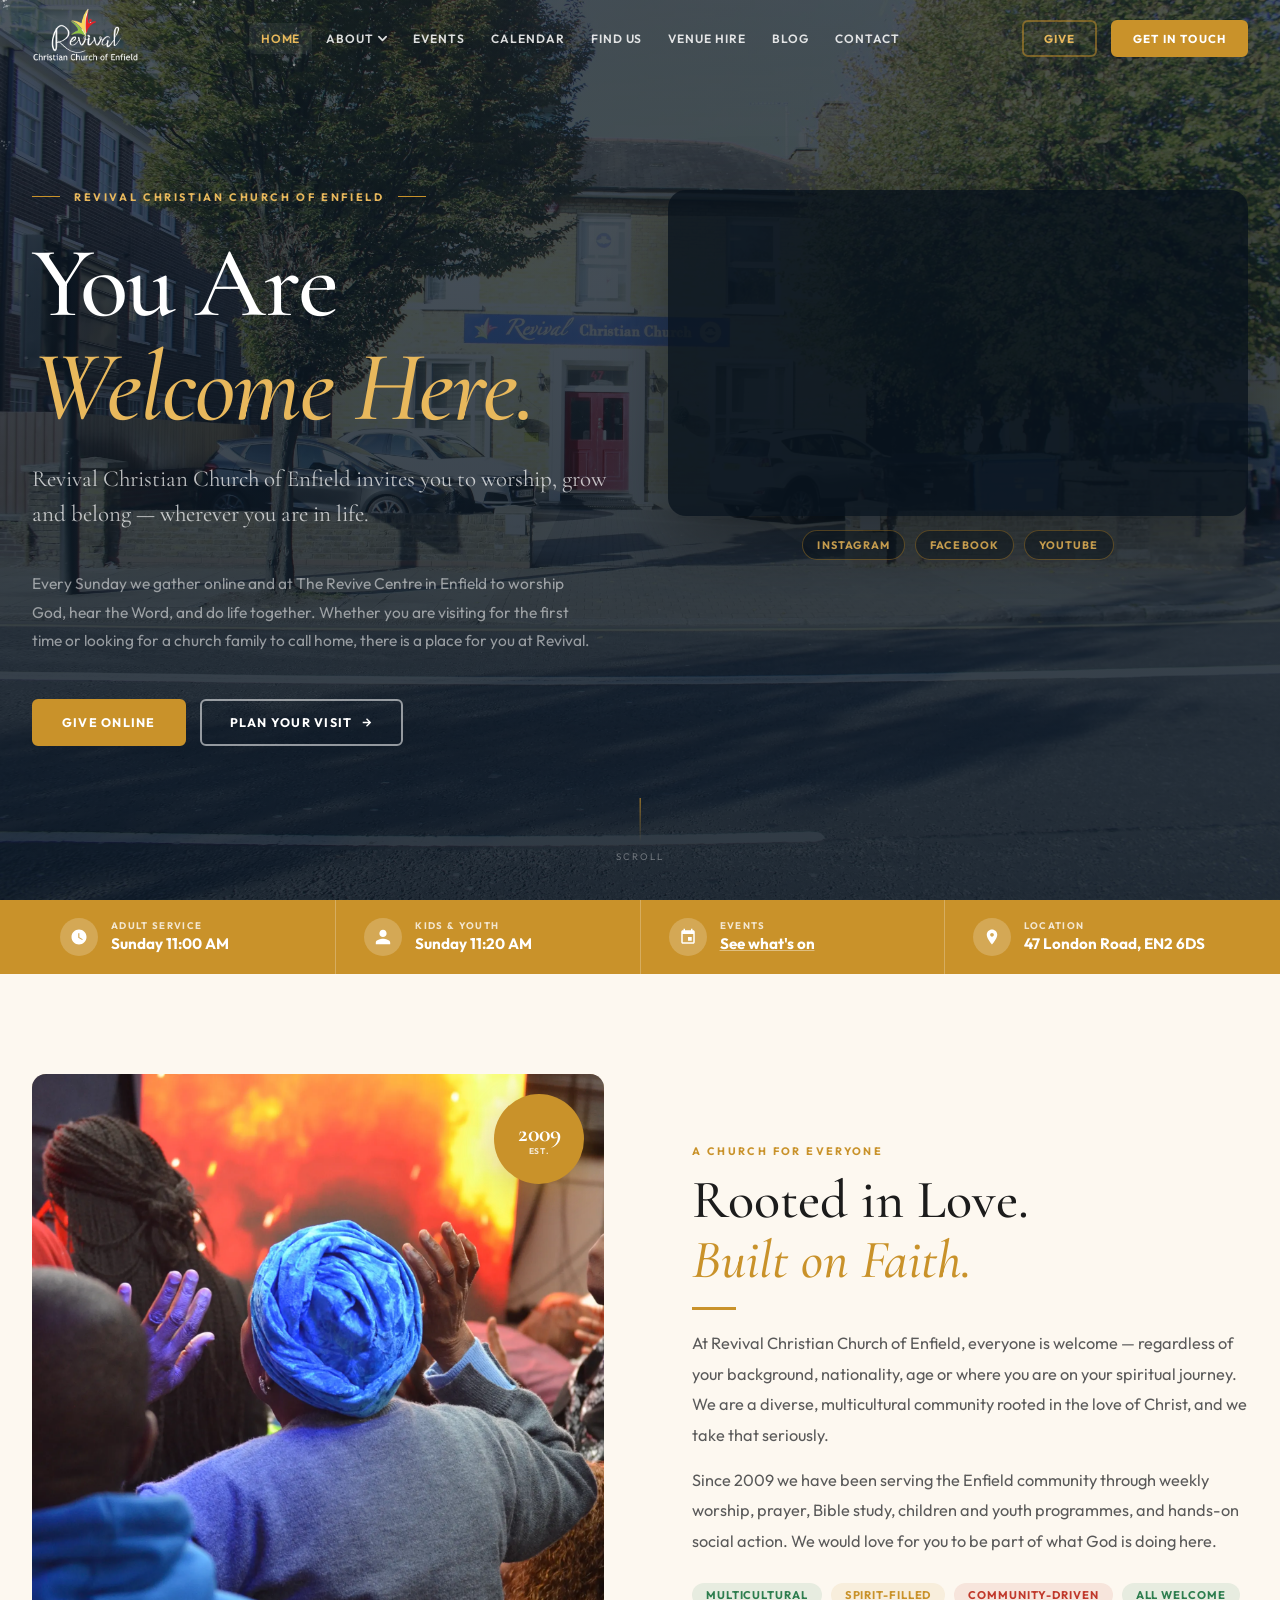
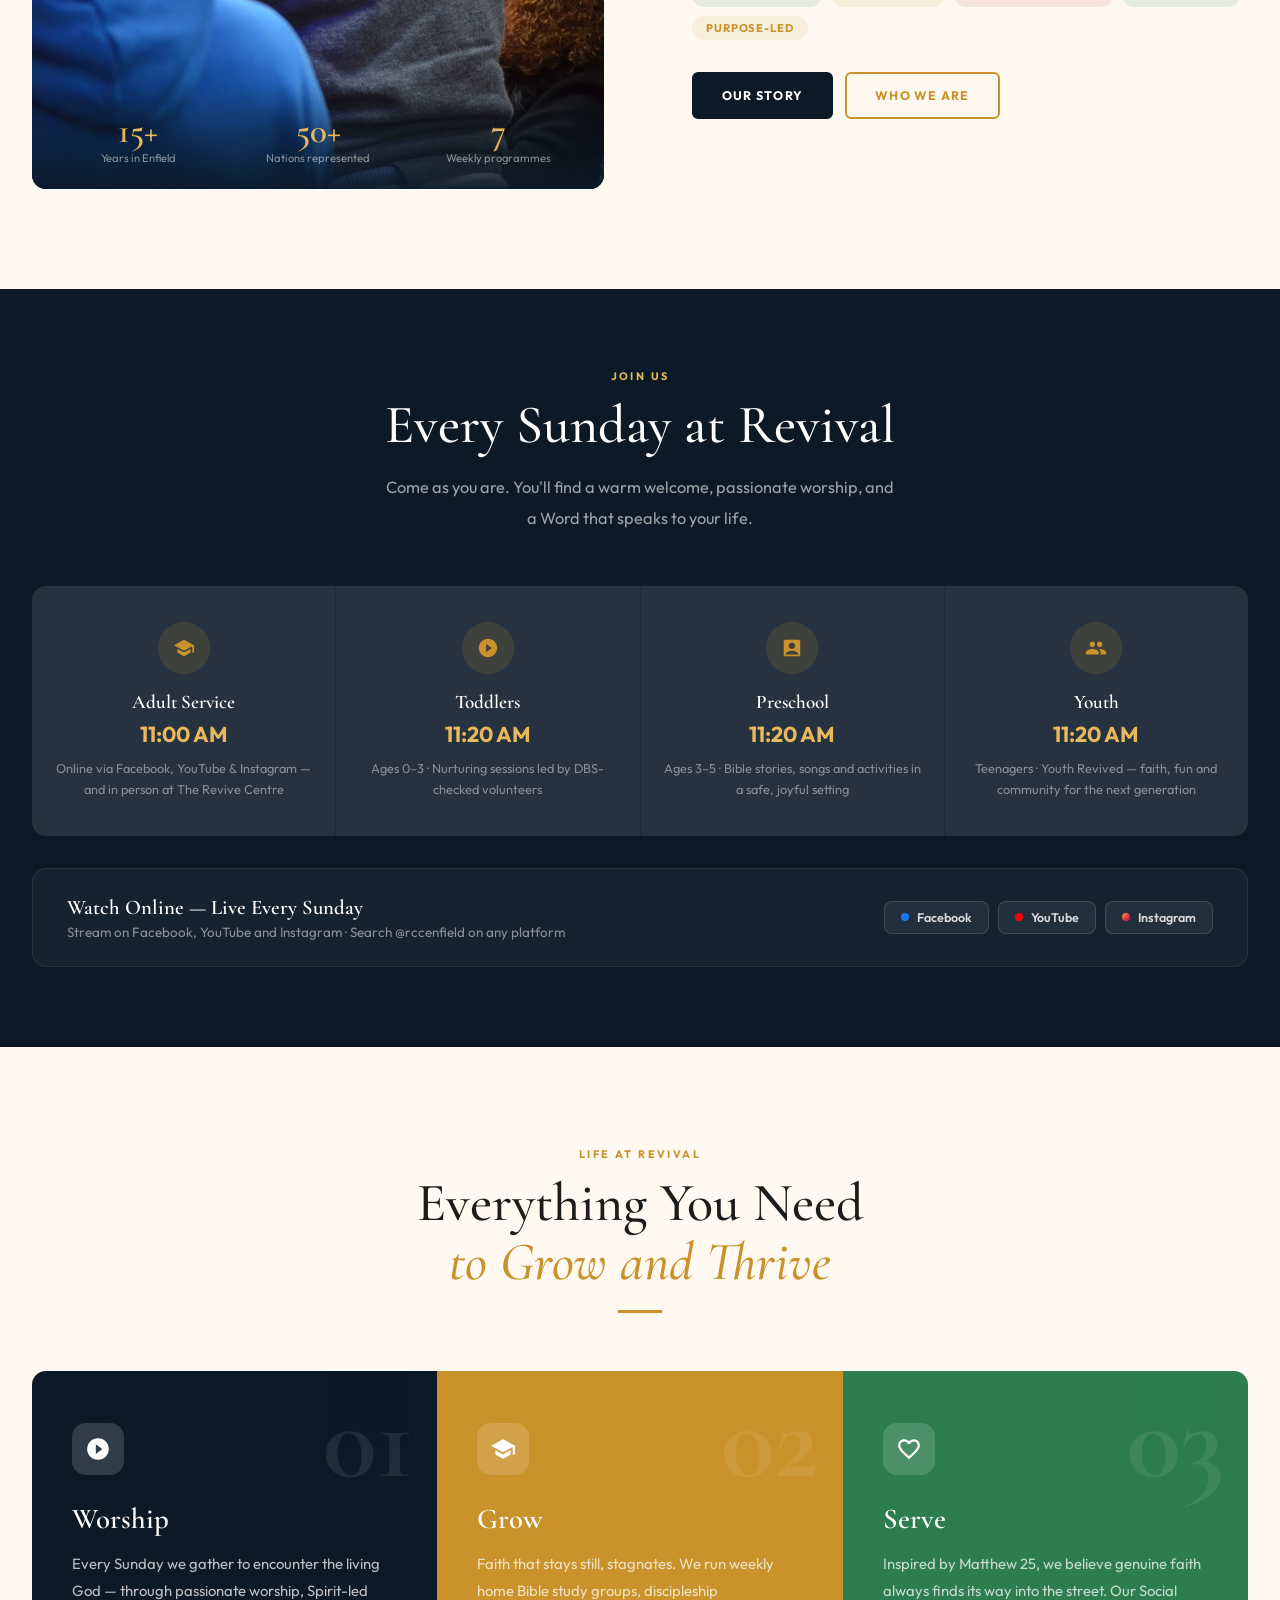
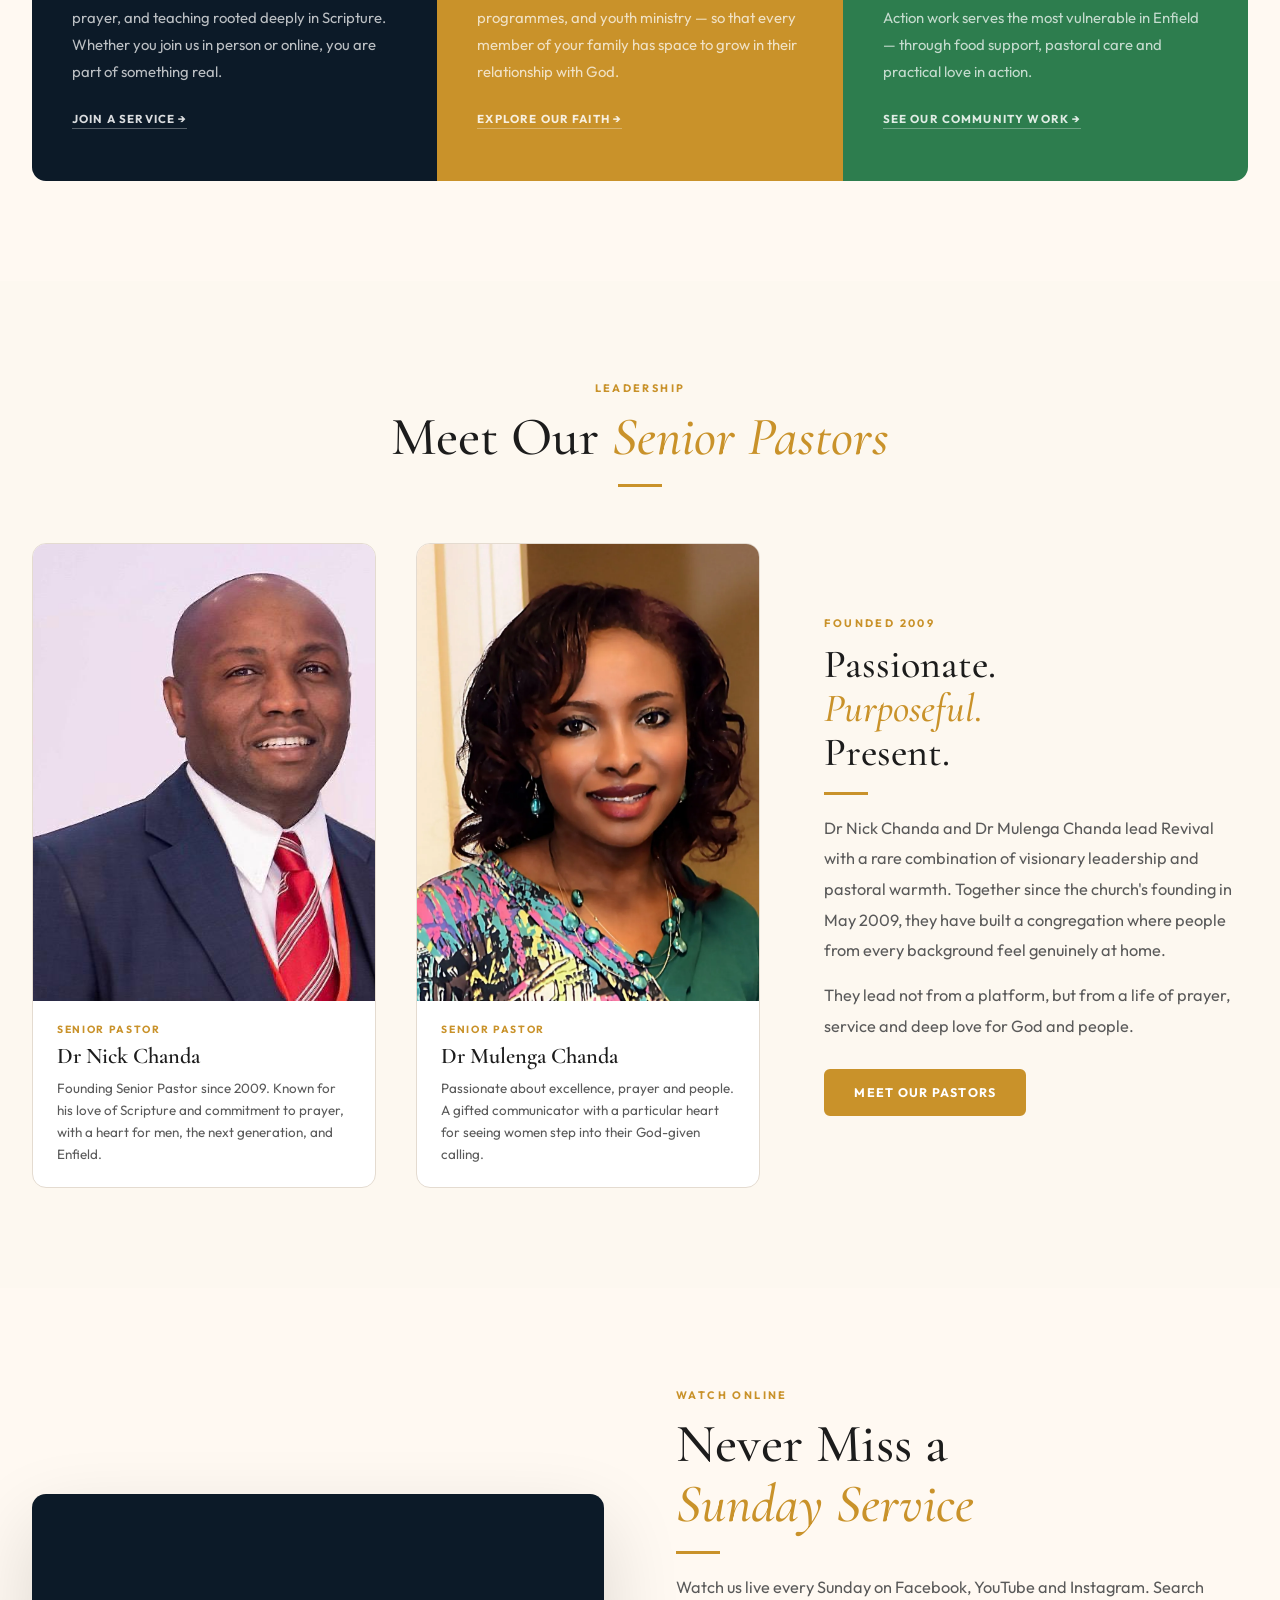
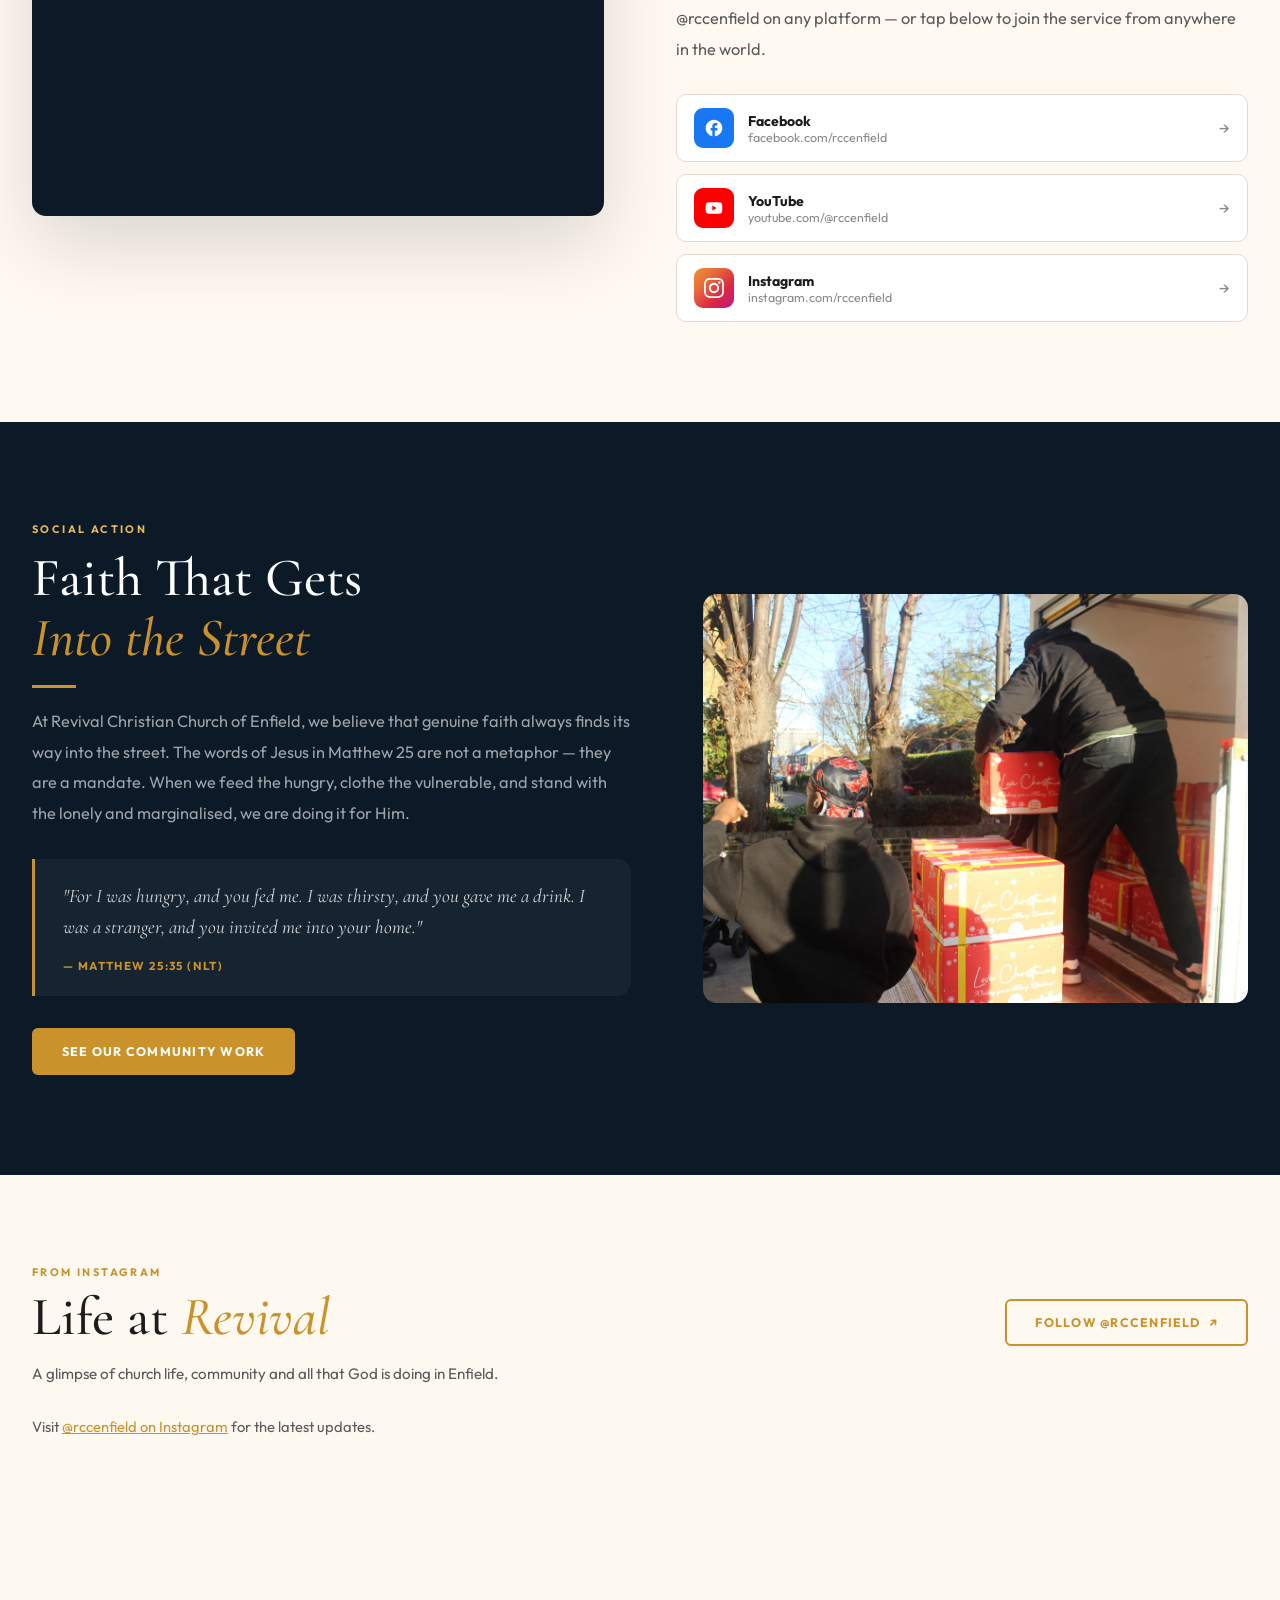
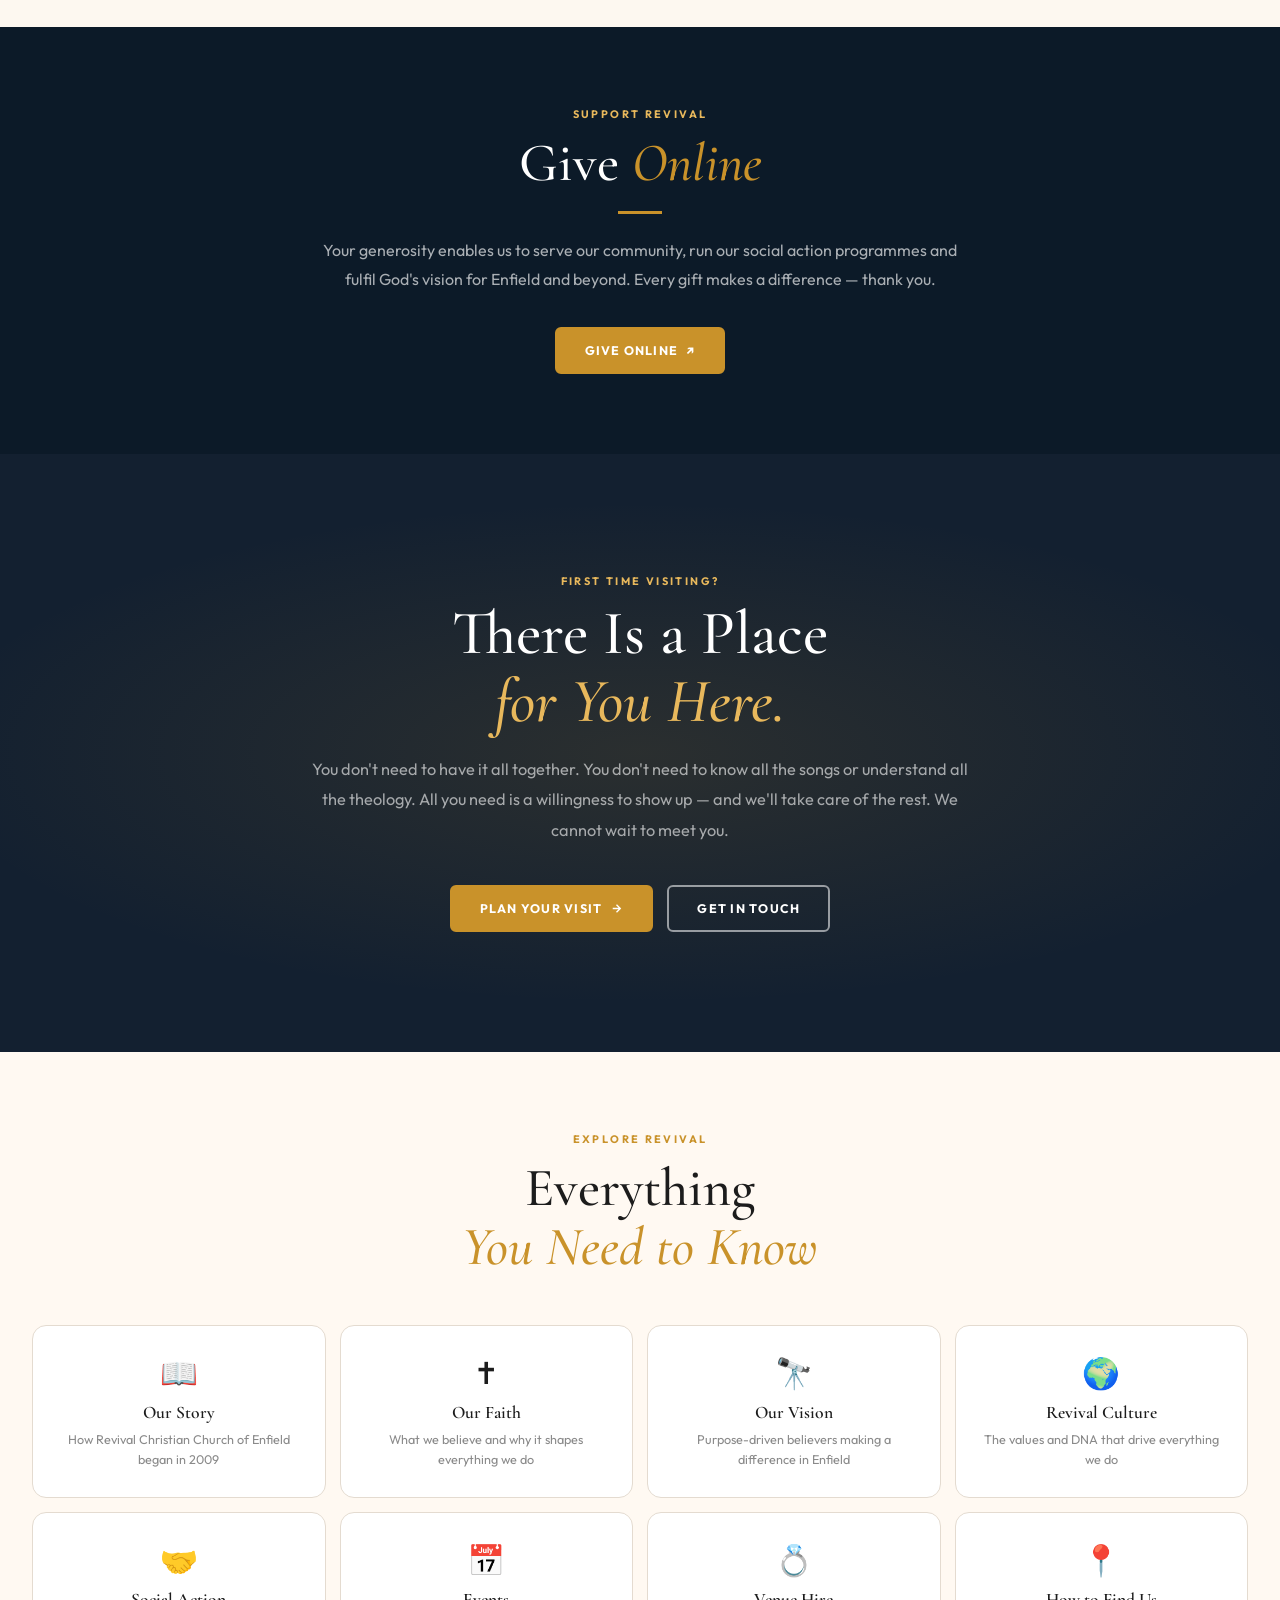
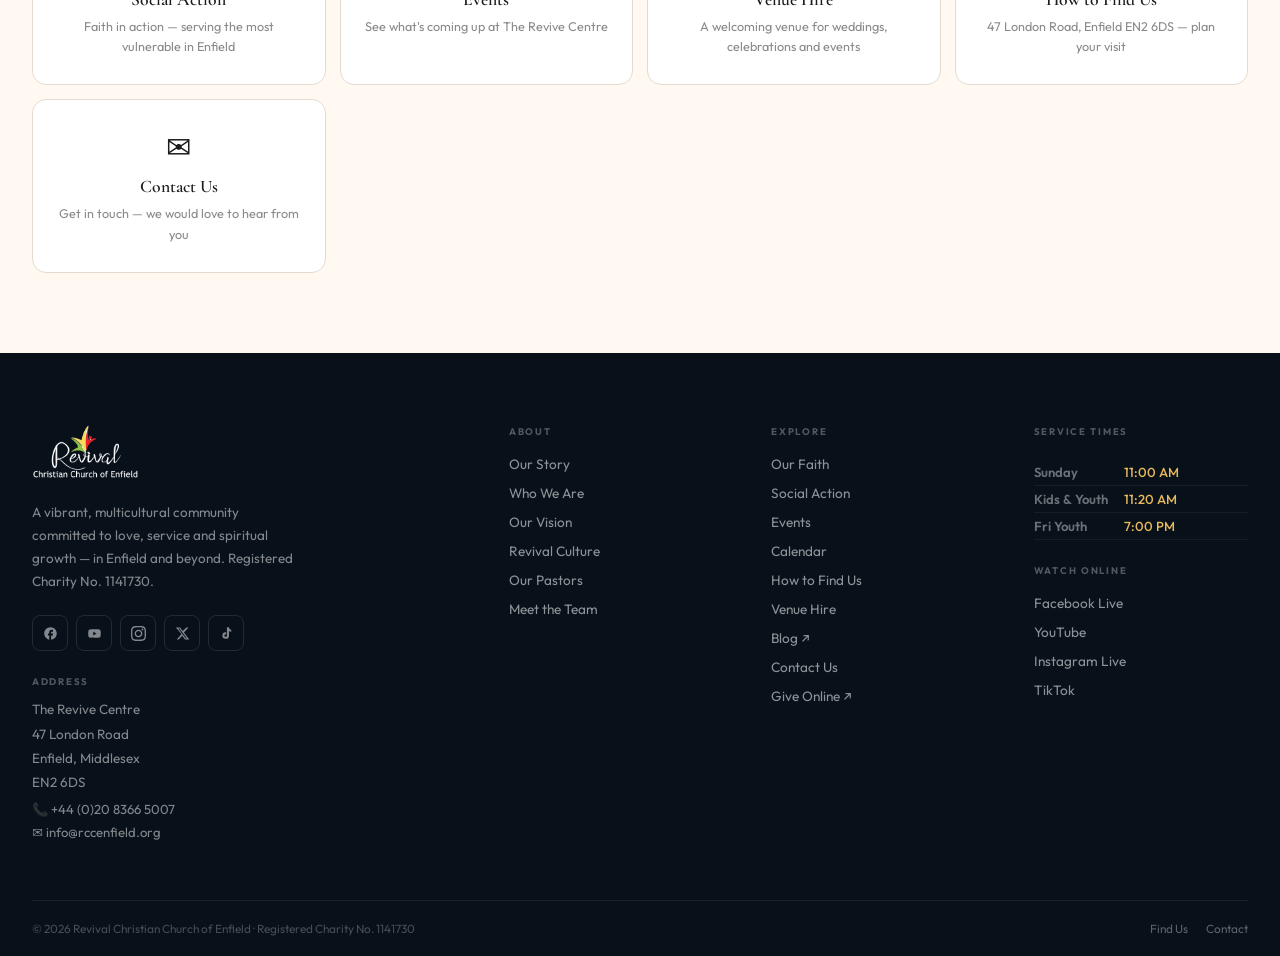
==== commit e5f31dfa: "Added blog links / Updated venue  hire page" ====
--- a/index.html
+++ b/index.html
@@ -11,7 +11,7 @@
   <meta property="og:url" content="https://rccenfield.org/">
   <meta name="robots" content="index, follow">
   <link rel="canonical" href="https://rccenfield.org/">
-  <script type="application/ld+json">{"@context":"https://schema.org","@type":"Church","name":"Revival Christian Church of Enfield","alternateName":["RCCE","Revive Centre"],"url":"https://rccenfield.org","telephone":"+442083665007","email":"info@rccenfield.org","address":{"@type":"PostalAddress","streetAddress":"47 London Road","addressLocality":"Enfield","addressRegion":"Middlesex","postalCode":"EN2 6DS","addressCountry":"GB"},"openingHours":["Su 11:00-12:30","Fr 18:00-19:00"],"sameAs":["https://facebook.com/rccenfield","https://youtube.com/@rccenfield","https://instagram.com/rccenfield"],"foundingDate":"2009-05-17"}</script>
+  <script type="application/ld+json">{"@context":"https://schema.org","@type":"Church","name":"Revival Christian Church of Enfield","alternateName":["RCCE","Revive Centre"],"url":"https://rccenfield.org","telephone":"+442083665007","email":"info@rccenfield.org","address":{"@type":"PostalAddress","streetAddress":"47 London Road","addressLocality":"Enfield","addressRegion":"Middlesex","postalCode":"EN2 6DS","addressCountry":"GB"},"openingHours":["Su 11:00-12:30","Fr 18:00-19:00"],"sameAs":["https://facebook.com/rccenfield","https://youtube.com/@rccenfield","https://instagram.com/rccenfield","https://www.tiktok.com/@rccenfield"],"foundingDate":"2009-05-17"}</script>
   <link rel="preconnect" href="https://fonts.googleapis.com">
   <link rel="preconnect" href="https://fonts.gstatic.com" crossorigin>
   <link href="https://fonts.googleapis.com/css2?family=Cormorant+Garamond:ital,wght@0,400;0,500;0,600;0,700;1,400;1,600&family=Outfit:wght@300;400;500;600;700&display=swap" rel="stylesheet">
@@ -53,6 +53,7 @@
       <li class="ni"><a href="calendar/" class="nl">Calendar</a></li>
       <li class="ni"><a href="how_to_find_us/" class="nl">Find Us</a></li>
       <li class="ni"><a href="venue_hire/" class="nl">Venue Hire</a></li>
+      <li class="ni"><a href="https://blog.rccenfield.org/" class="nl" target="_blank" rel="noopener">Blog</a></li>
       <li class="ni"><a href="contact/" class="nl">Contact</a></li>
     </ul>
 
@@ -84,6 +85,7 @@
   <a href="calendar/">Calendar</a>
   <a href="how_to_find_us/">How to Find Us</a>
   <a href="venue_hire/">Venue Hire</a>
+  <a href="https://blog.rccenfield.org/" target="_blank" rel="noopener">Blog ↗</a>
   <a href="contact/">Contact</a>
   <a href="https://rcce.churchsuite.com/donate/" target="_blank" rel="noopener">Give Online ↗</a>
   <a href="contact/" class="mob-cta">Get in Touch →</a>
@@ -518,6 +520,7 @@
         <a href="https://youtube.com/@rccenfield" target="_blank" rel="noopener" class="fsoc" aria-label="YouTube"><svg viewBox="0 0 24 24"><path d="M21.58 7.19c-.23-.86-.91-1.54-1.77-1.77C18.25 5 12 5 12 5s-6.25 0-7.81.42c-.86.23-1.54.91-1.77 1.77C2 8.75 2 12 2 12s0 3.25.42 4.81c.23.86.91 1.54 1.77 1.77C5.75 19 12 19 12 19s6.25 0 7.81-.42c.86-.23 1.54-.91 1.77-1.77C22 15.25 22 12 22 12s0-3.25-.42-4.81zM10 15V9l5.2 3L10 15z"/></svg></a>
         <a href="https://instagram.com/rccenfield" target="_blank" rel="noopener" class="fsoc" aria-label="Instagram"><svg viewBox="0 0 24 24"><path d="M12 2.163c3.204 0 3.584.012 4.85.07 3.252.148 4.771 1.691 4.919 4.919.058 1.265.069 1.645.069 4.849 0 3.205-.012 3.584-.069 4.849-.149 3.225-1.664 4.771-4.919 4.919-1.266.058-1.644.07-4.85.07-3.204 0-3.584-.012-4.849-.07-3.26-.149-4.771-1.699-4.919-4.92-.058-1.265-.07-1.644-.07-4.849 0-3.204.013-3.583.07-4.849.149-3.227 1.664-4.771 4.919-4.919 1.266-.057 1.645-.069 4.849-.069zm0-2.163c-3.259 0-3.667.014-4.947.072-4.358.2-6.78 2.618-6.98 6.98-.059 1.281-.073 1.689-.073 4.948 0 3.259.014 3.668.072 4.948.2 4.358 2.618 6.78 6.98 6.98 1.281.058 1.689.072 4.948.072 3.259 0 3.668-.014 4.948-.072 4.354-.2 6.782-2.618 6.979-6.98.059-1.28.073-1.689.073-4.948 0-3.259-.014-3.667-.072-4.947-.196-4.354-2.617-6.78-6.979-6.98-1.281-.059-1.69-.073-4.949-.073zm0 5.838c-3.403 0-6.162 2.759-6.162 6.162s2.759 6.163 6.162 6.163 6.162-2.759 6.162-6.163c0-3.403-2.759-6.162-6.162-6.162zm0 10.162c-2.209 0-4-1.79-4-4 0-2.209 1.791-4 4-4s4 1.791 4 4c0 2.21-1.791 4-4 4zm6.406-11.845c-.796 0-1.441.645-1.441 1.44s.645 1.44 1.441 1.44c.795 0 1.439-.645 1.439-1.44s-.644-1.44-1.439-1.44z"/></svg></a>
         <a href="https://twitter.com/rccenfield" target="_blank" rel="noopener" class="fsoc" aria-label="X / Twitter"><svg viewBox="0 0 24 24"><path d="M18.244 2.25h3.308l-7.227 8.26 8.502 11.24H16.17l-4.714-6.231-5.401 6.231H2.746l7.73-8.835L1.254 2.25H8.08l4.253 5.622zm-1.161 17.52h1.833L7.084 4.126H5.117z"/></svg></a>
+        <a href="https://www.tiktok.com/@rccenfield" target="_blank" rel="noopener" class="fsoc" aria-label="TikTok"><svg viewBox="0 0 24 24"><path d="M12.7 2h3.2c.3 2.1 1.5 3.7 3.7 4v3.2c-1.3 0-2.5-.4-3.6-1.1v7.2a5.3 5.3 0 1 1-4.6-5.3v3.4a2 2 0 1 0 1.3 1.9V2z"/></svg></a>
       </div>
       <div class="faddr">
         <h5>Address</h5>
@@ -547,6 +550,8 @@
         <li><a href="events/">Events</a></li>
         <li><a href="calendar/">Calendar</a></li>
         <li><a href="how_to_find_us/">How to Find Us</a></li>
+        <li><a href="venue_hire/">Venue Hire</a></li>
+        <li><a href="https://blog.rccenfield.org/" target="_blank" rel="noopener">Blog ↗</a></li>
         <li><a href="contact/">Contact Us</a></li>
         <li><a href="https://rcce.churchsuite.com/donate/" target="_blank" rel="noopener">Give Online ↗</a></li>
       </ul>
@@ -565,6 +570,7 @@
           <li><a href="https://facebook.com/rccenfield" target="_blank" rel="noopener">Facebook Live</a></li>
           <li><a href="https://youtube.com/@rccenfield" target="_blank" rel="noopener">YouTube</a></li>
           <li><a href="https://instagram.com/rccenfield" target="_blank" rel="noopener">Instagram Live</a></li>
+          <li><a href="https://www.tiktok.com/@rccenfield" target="_blank" rel="noopener">TikTok</a></li>
         </ul>
       </div>
     </div>
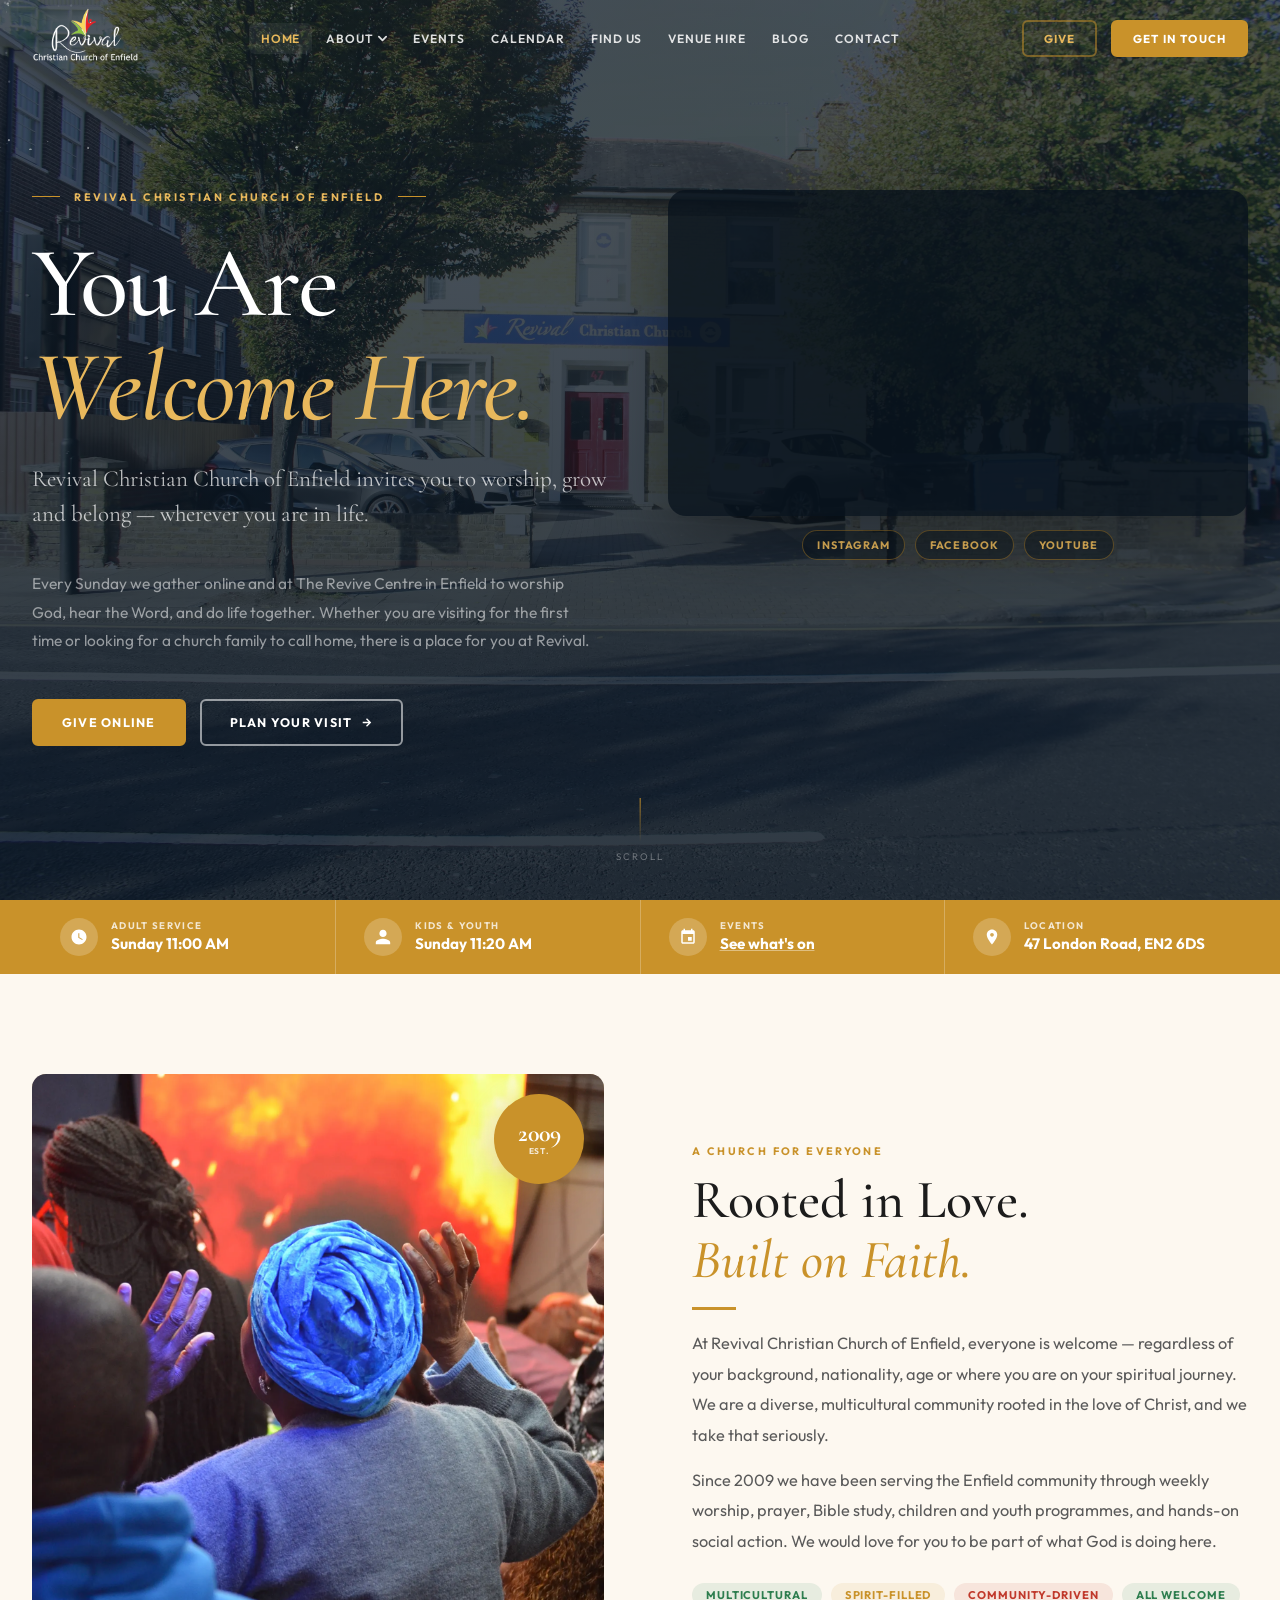
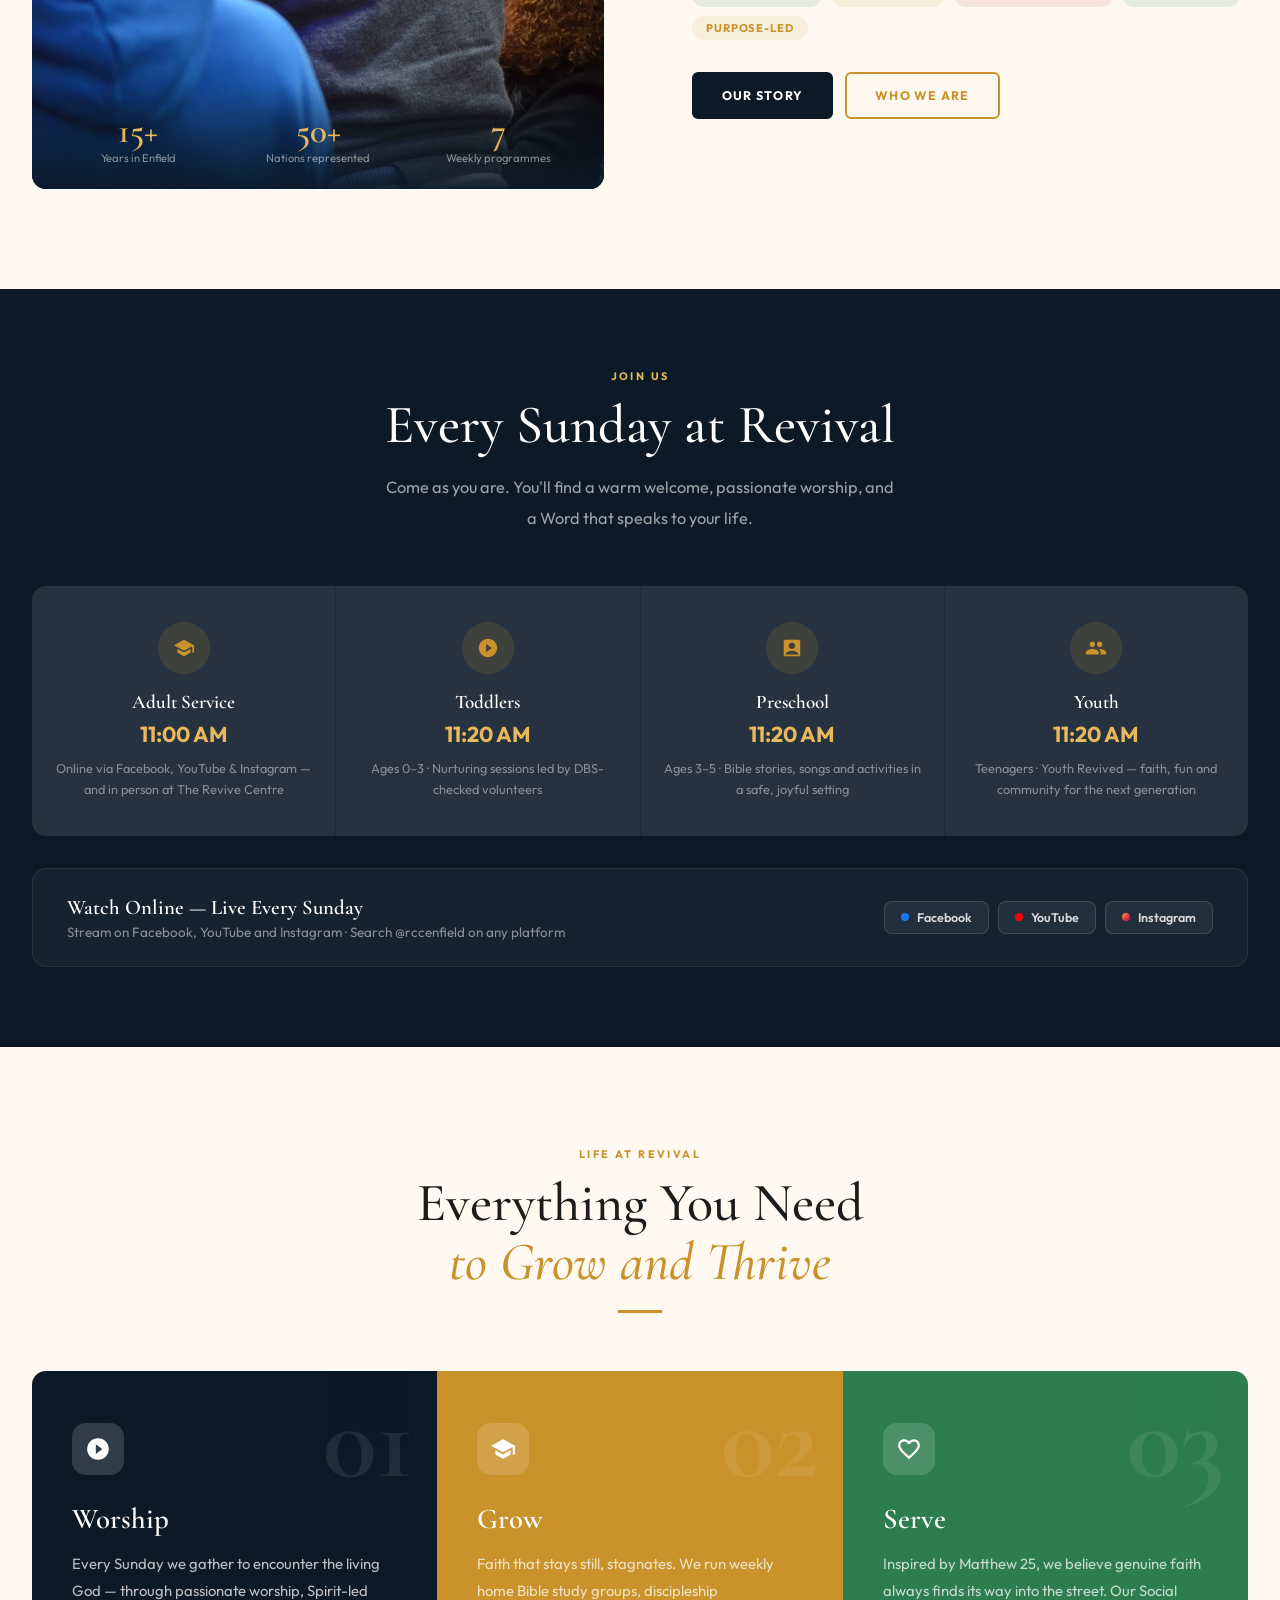
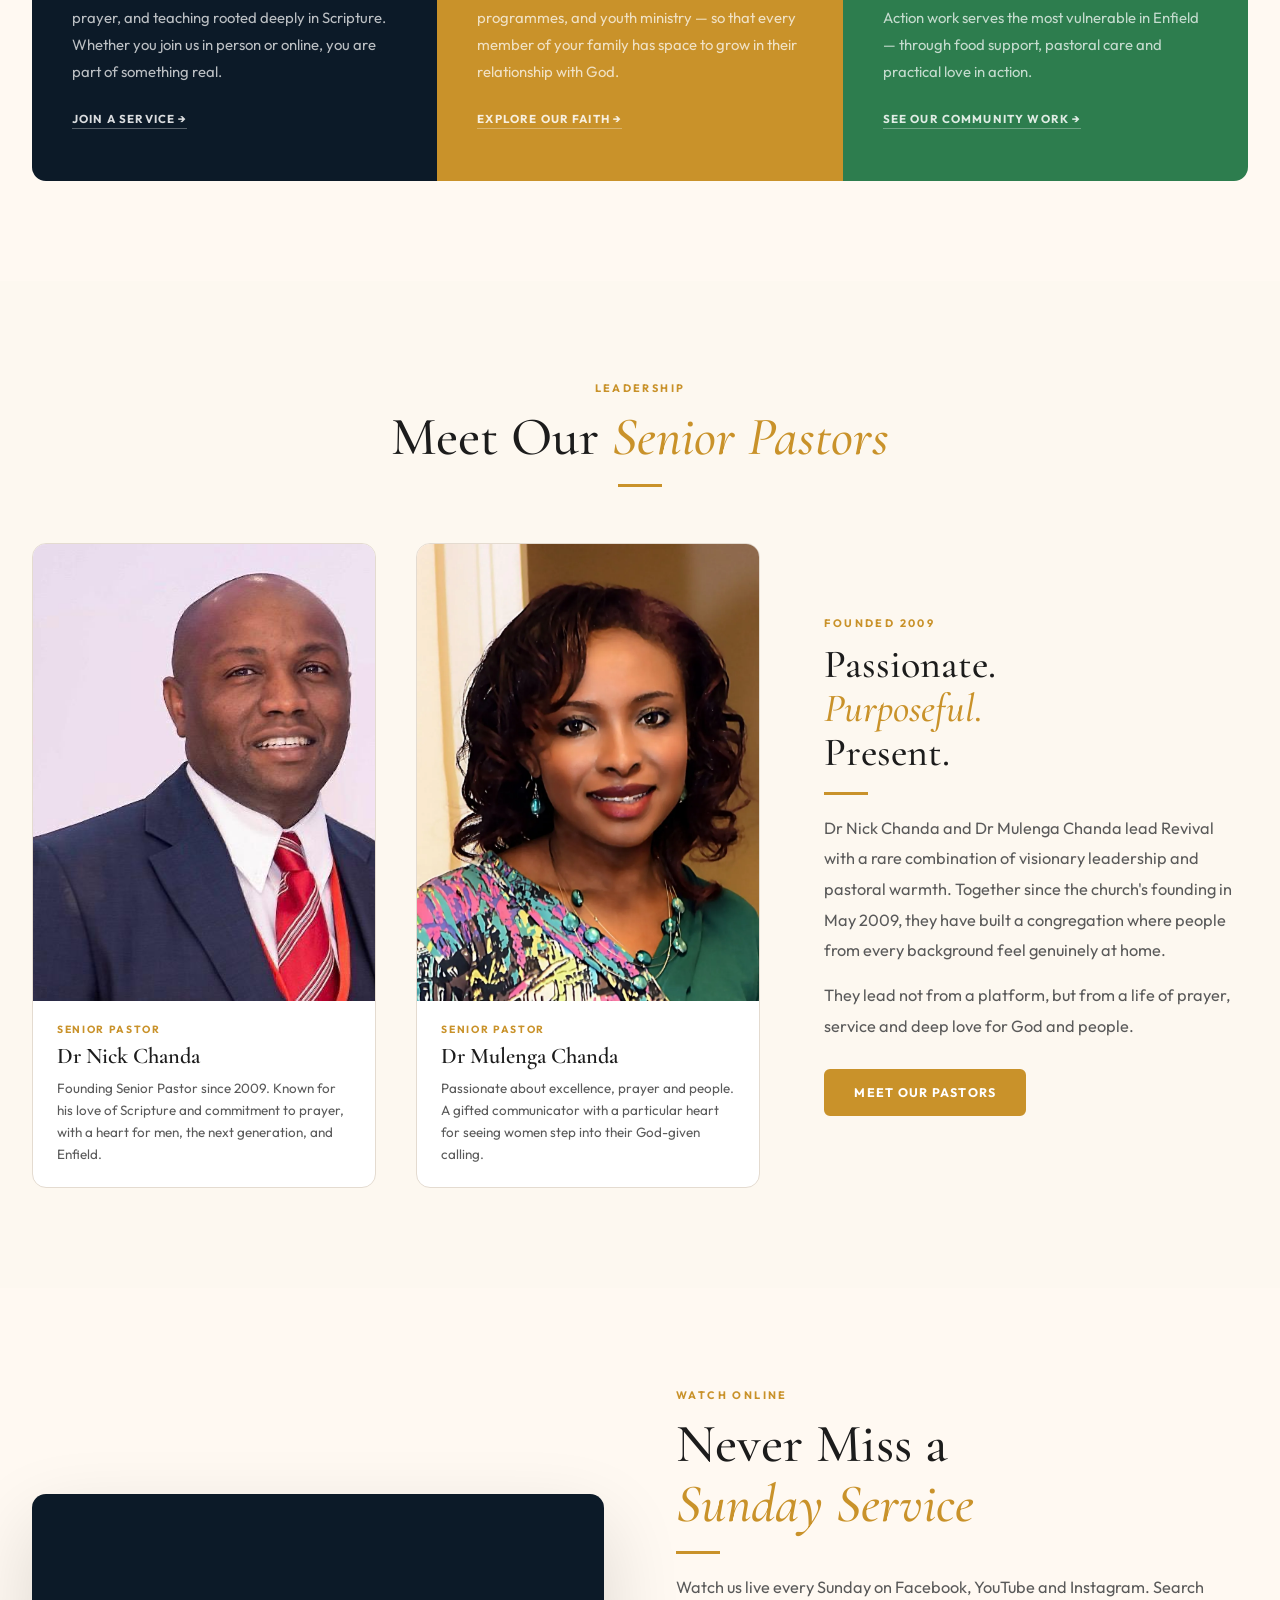
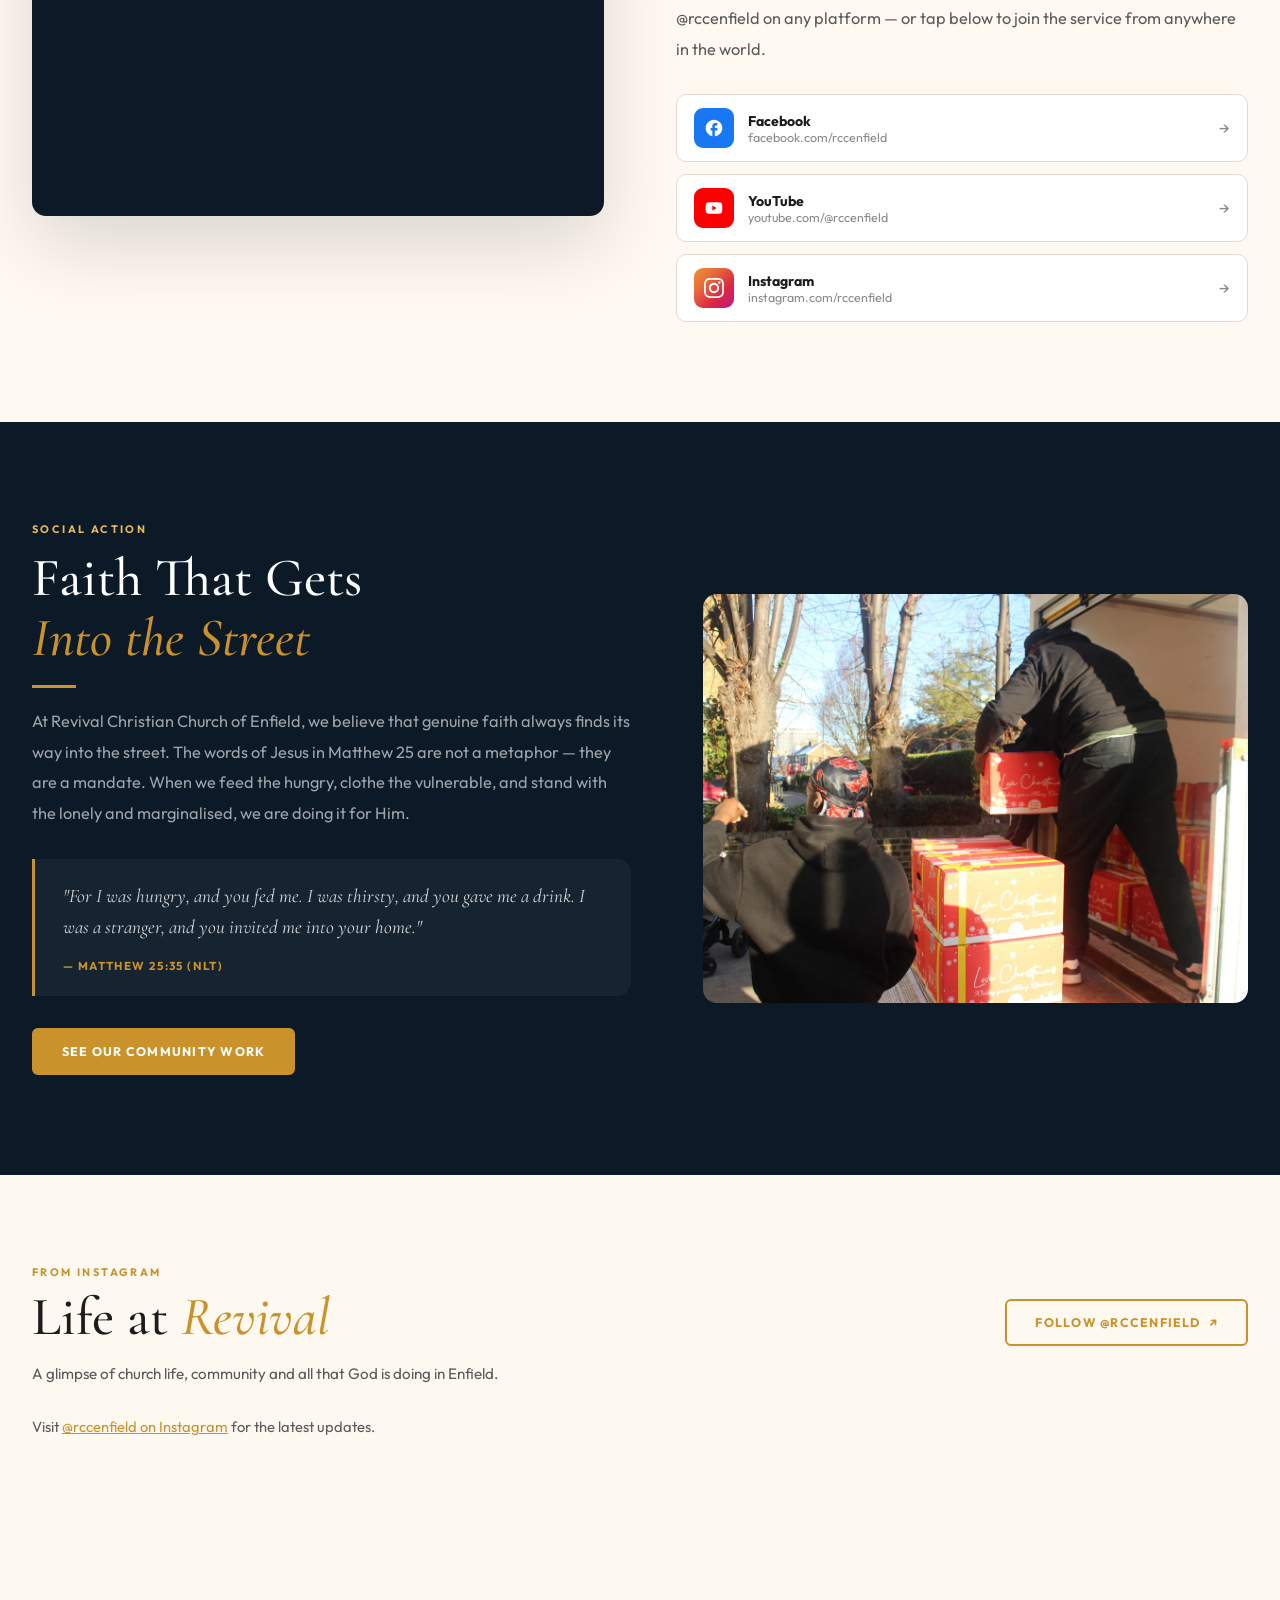
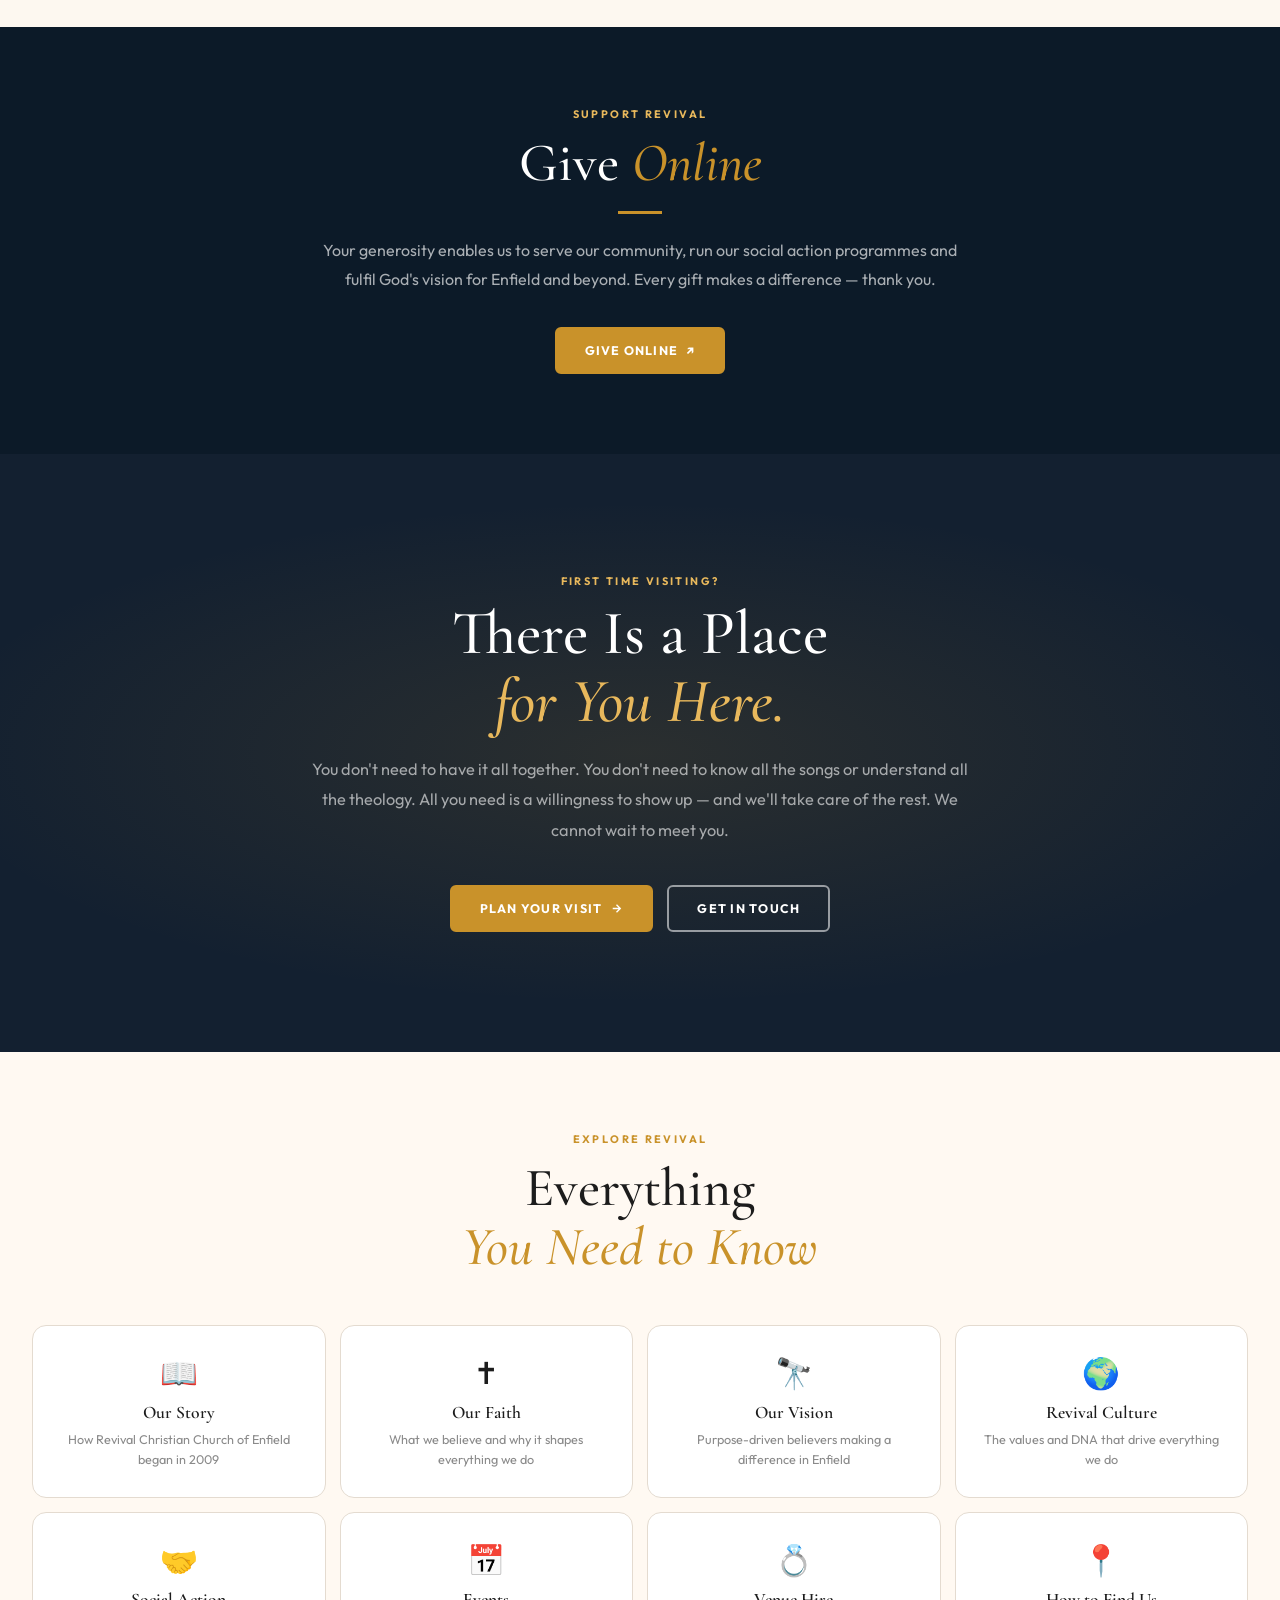
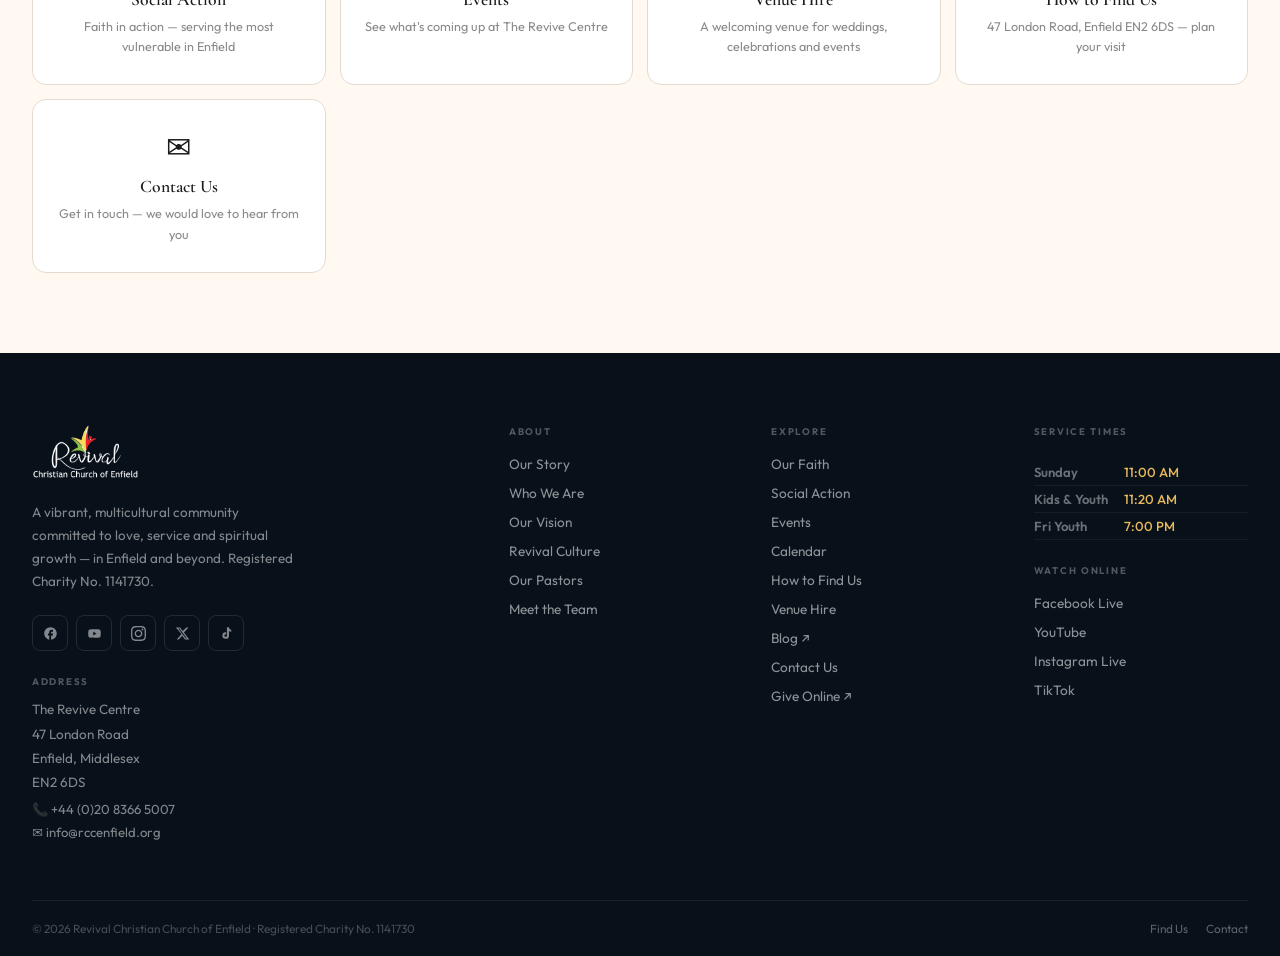
==== commit 8800171f: "added google analytics" ====
--- a/index.html
+++ b/index.html
@@ -1,6 +1,7 @@
 <!DOCTYPE html>
 <html lang="en">
 <head>
+  <script src="/assets/js/google-analytics.js"></script>
   <meta charset="UTF-8">
   <meta name="viewport" content="width=device-width, initial-scale=1.0">
   <title>Revival Christian Church of Enfield | Sunday Services in Enfield, North London | RCCE</title>
